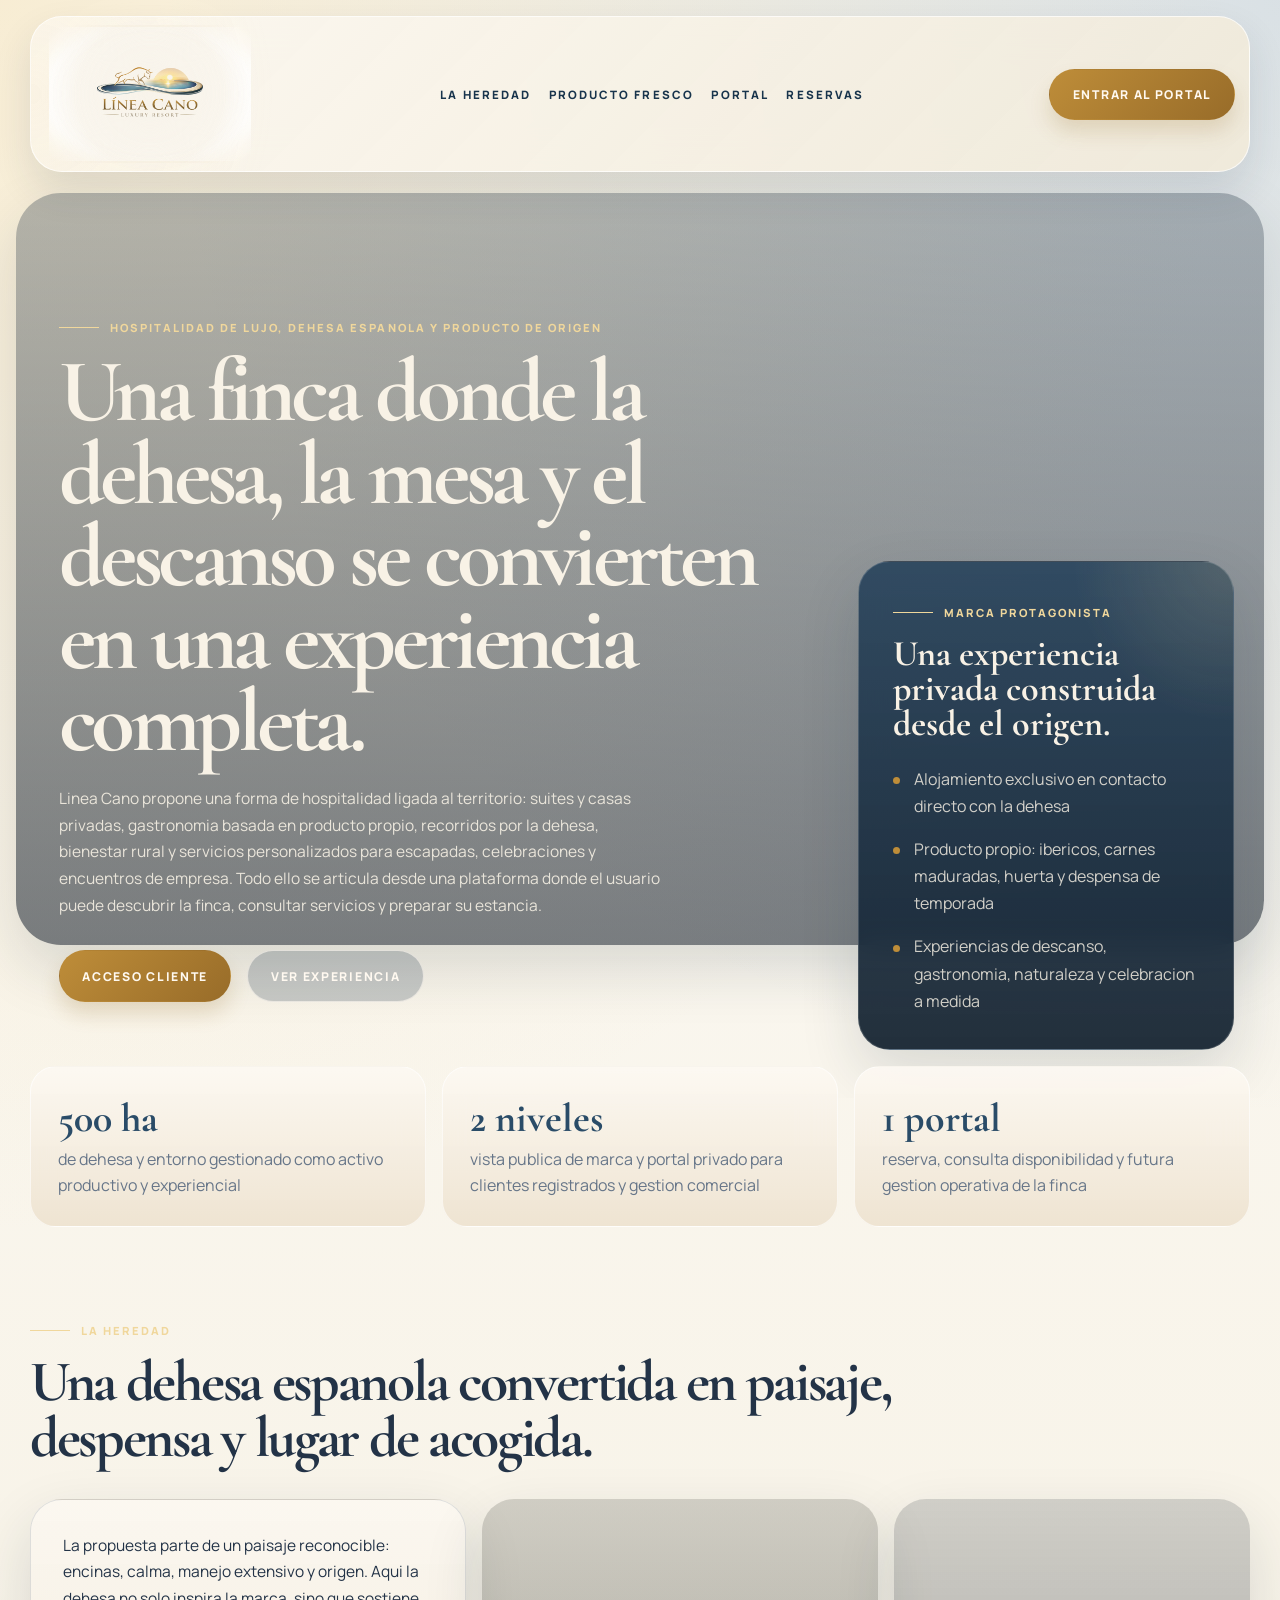
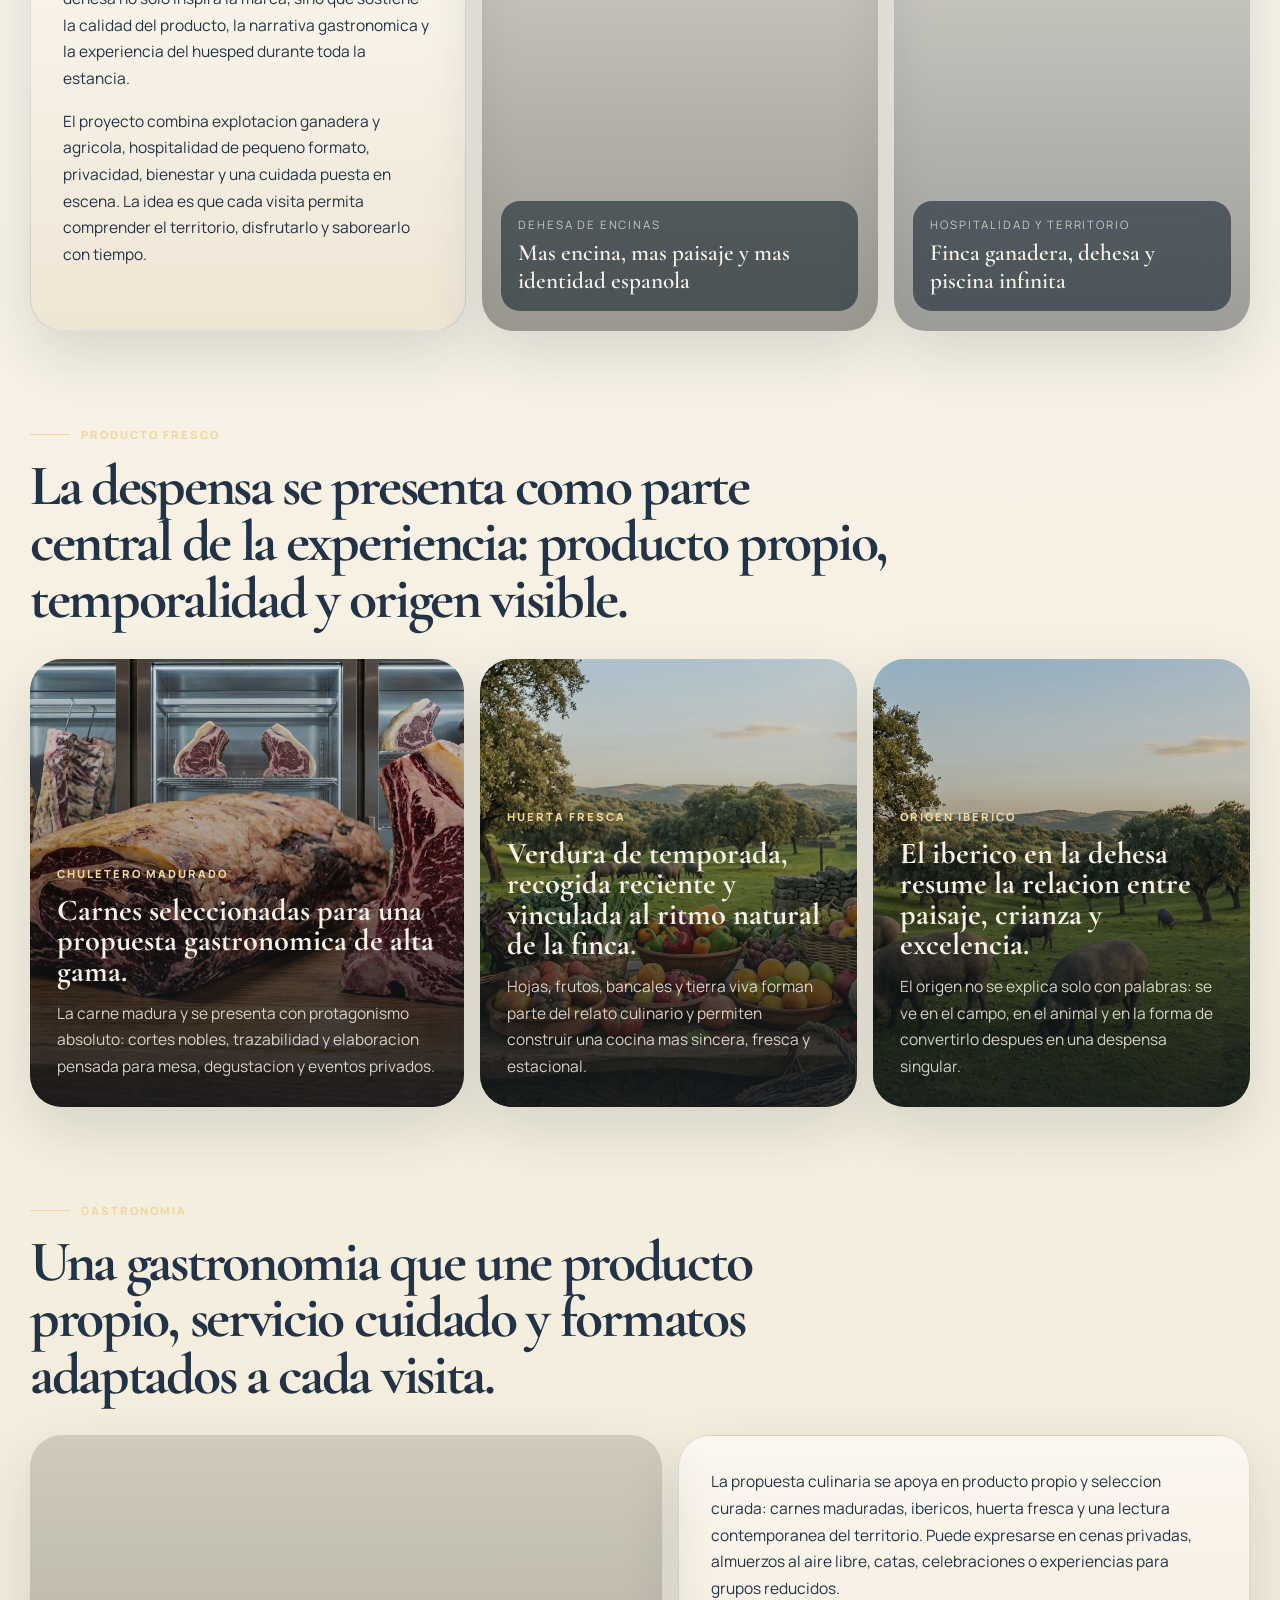
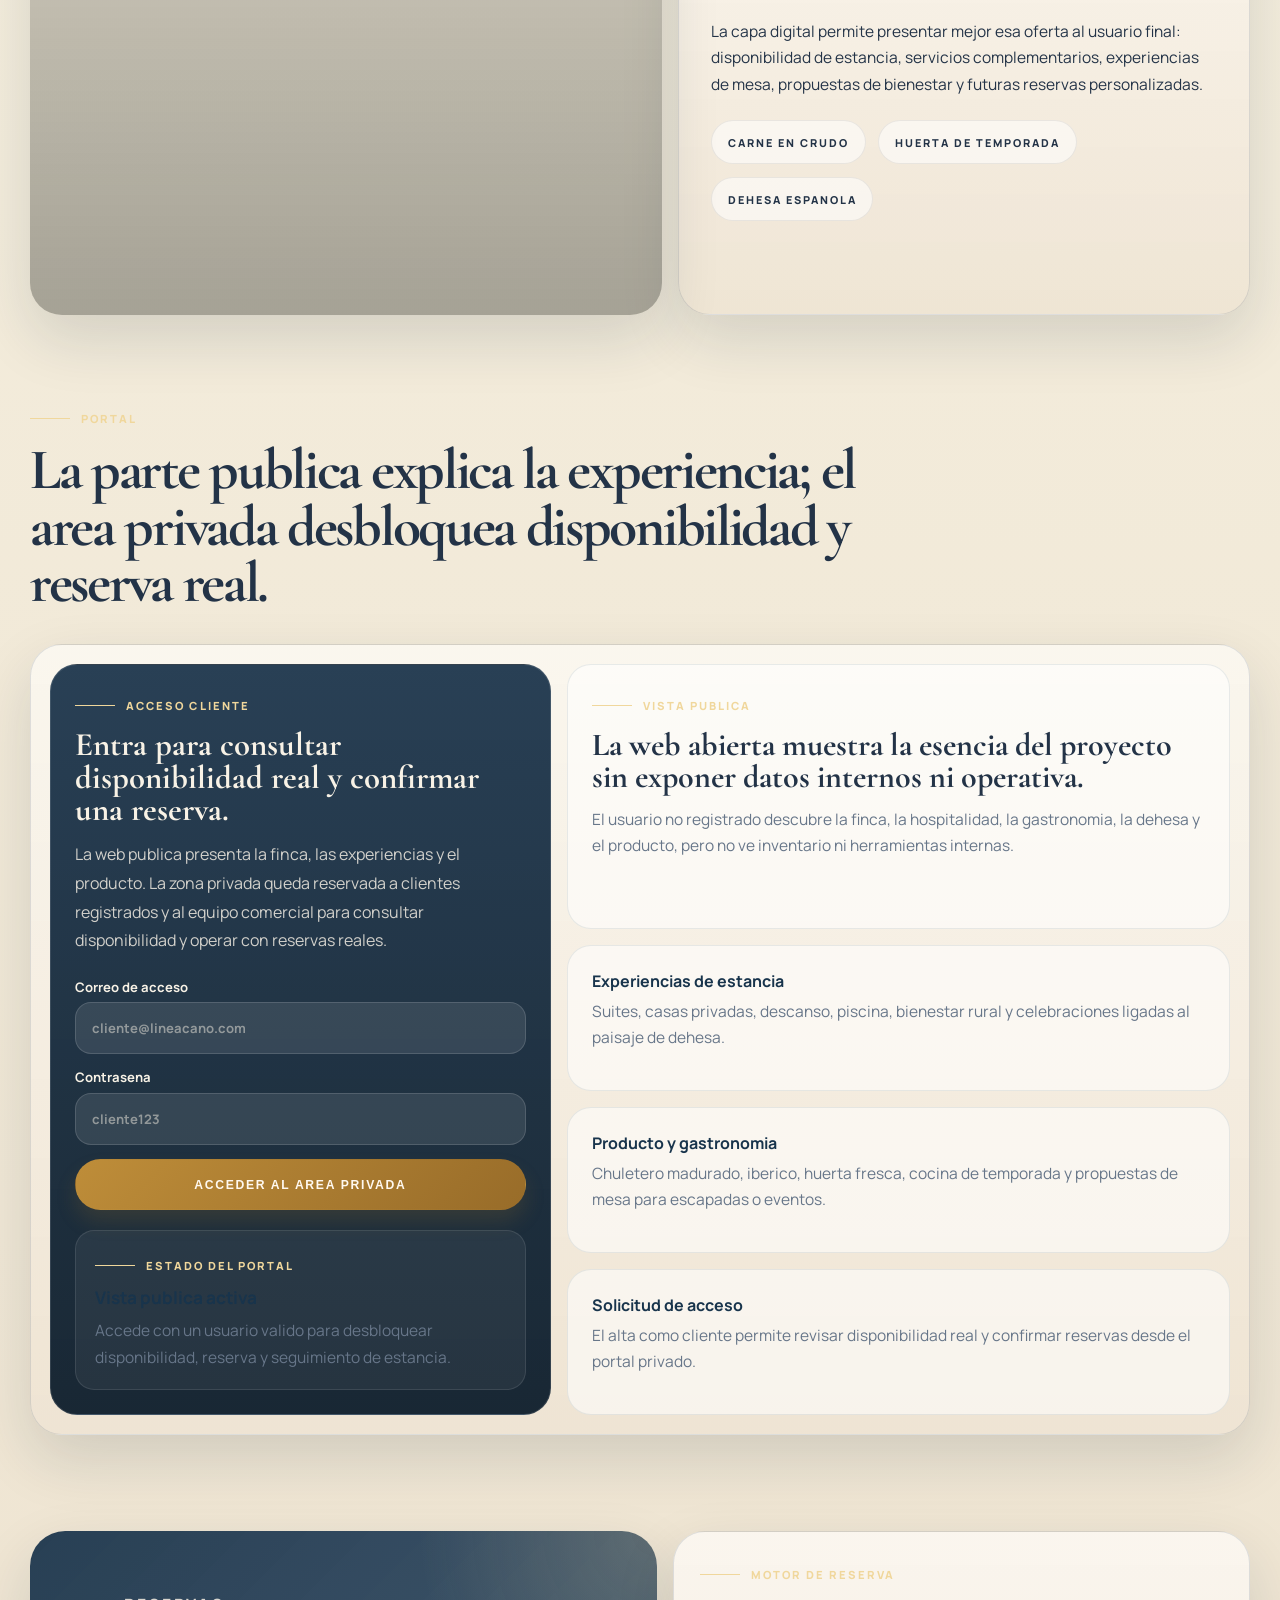
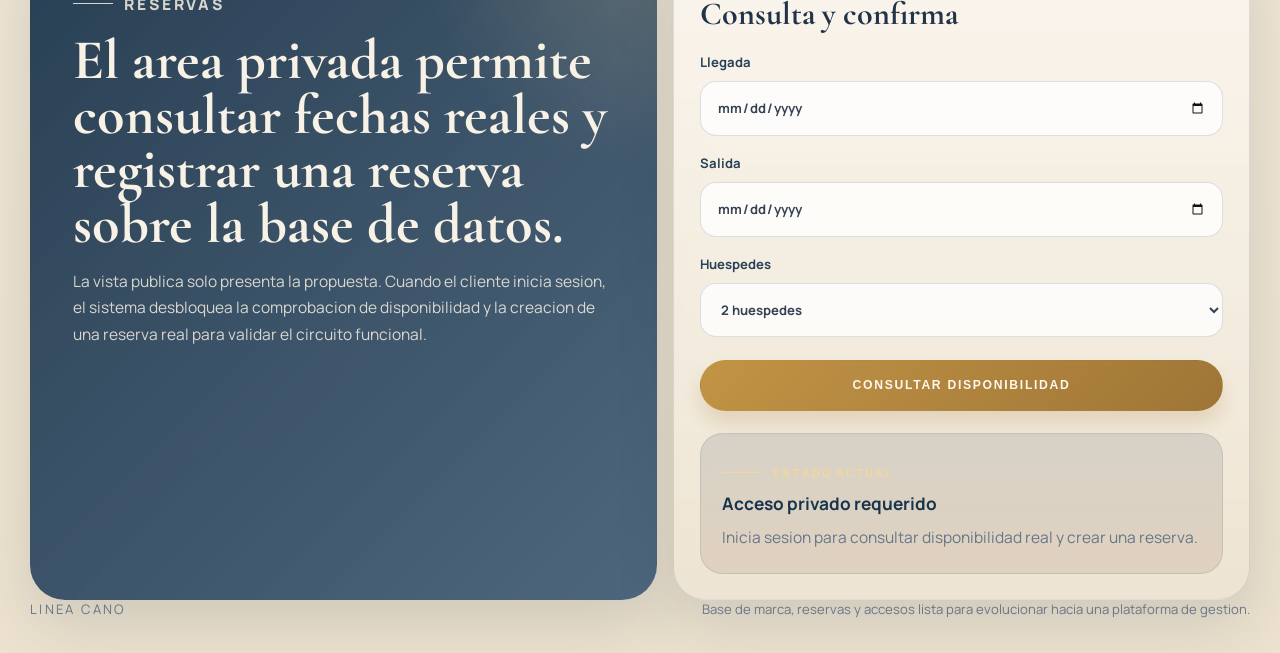
==== index.html @ 82c6f2d7 "Version inicial del TFM" ====
<!DOCTYPE html>
<html lang="es">
<head>
    <meta charset="UTF-8">
    <meta name="viewport" content="width=device-width, initial-scale=1.0">
    <title>Linea Cano | Dehesa, hospitalidad y plataforma de reservas</title>
    <meta
        name="description"
        content="Linea Cano une dehesa espanola, producto fresco, hospitalidad de lujo y una plataforma preparada para reservas, clientes y gestion comercial."
    >
    <link rel="preconnect" href="https://fonts.googleapis.com">
    <link rel="preconnect" href="https://fonts.gstatic.com" crossorigin>
    <link href="https://fonts.googleapis.com/css2?family=Cormorant+Garamond:wght@400;500;600;700&family=Manrope:wght@400;500;600;700;800&display=swap" rel="stylesheet">
    <link rel="stylesheet" href="style.css">
</head>
<body>
    <header class="site-header">
        <a class="brand" href="#top" aria-label="Inicio Linea Cano">
            <img class="brand-logo" src="Logo_LineaCano.jpg" alt="Logo de Linea Cano">
        </a>

        <nav class="site-nav" aria-label="Principal">
            <a href="#heredad">La heredad</a>
            <a href="#producto">Producto fresco</a>
            <a href="#portal">Portal</a>
            <a href="#reserva">Reservas</a>
        </nav>

        <a class="header-cta" href="#portal">Entrar al portal</a>
    </header>

    <main id="top">
        <section class="hero">
            <div
                class="hero-backdrop dynamic-image"
                data-image-local="assets/img/final/hero-dehesa-encinas.jpg"
                data-image-fallback="https://images.unsplash.com/photo-1500382017468-9049fed747ef?auto=format&fit=crop&w=1800&q=80"
                data-image-overlay="linear-gradient(rgba(23, 40, 57, 0.3), rgba(20, 30, 43, 0.56))"
            ></div>
            <div class="hero-grid">
                <div class="hero-copy">
                    <p class="eyebrow">Hospitalidad de lujo, dehesa espanola y producto de origen</p>
                    <h1>Una finca donde la dehesa, la mesa y el descanso se convierten en una experiencia completa.</h1>
                    <p class="hero-text">
                        Linea Cano propone una forma de hospitalidad ligada al territorio: suites y casas privadas,
                        gastronomia basada en producto propio, recorridos por la dehesa, bienestar rural y servicios
                        personalizados para escapadas, celebraciones y encuentros de empresa. Todo ello se articula
                        desde una plataforma donde el usuario puede descubrir la finca, consultar servicios y preparar su estancia.
                    </p>
                    <div class="hero-actions">
                        <a class="button button-primary" href="#portal">Acceso cliente</a>
                        <a class="button button-secondary" href="#producto">Ver experiencia</a>
                    </div>
                </div>

                <aside class="hero-card">
                    <p class="card-label">Marca protagonista</p>
                    <h2>Una experiencia privada construida desde el origen.</h2>
                    <ul class="hero-list">
                        <li>Alojamiento exclusivo en contacto directo con la dehesa</li>
                        <li>Producto propio: ibericos, carnes maduradas, huerta y despensa de temporada</li>
                        <li>Experiencias de descanso, gastronomia, naturaleza y celebracion a medida</li>
                    </ul>
                </aside>
            </div>
        </section>

        <section class="stats-strip" aria-label="Datos clave">
            <article>
                <strong>500 ha</strong>
                <span>de dehesa y entorno gestionado como activo productivo y experiencial</span>
            </article>
            <article>
                <strong>2 niveles</strong>
                <span>vista publica de marca y portal privado para clientes registrados y gestion comercial</span>
            </article>
            <article>
                <strong>1 portal</strong>
                <span>reserva, consulta disponibilidad y futura gestion operativa de la finca</span>
            </article>
        </section>

        <section class="section section-story" id="heredad">
            <div class="section-heading">
                <p class="eyebrow">La heredad</p>
                <h2>Una dehesa espanola convertida en paisaje, despensa y lugar de acogida.</h2>
            </div>

            <div class="story-layout">
                <article class="story-panel story-copy">
                    <p>
                        La propuesta parte de un paisaje reconocible: encinas, calma, manejo extensivo y origen.
                        Aqui la dehesa no solo inspira la marca, sino que sostiene la calidad del producto,
                        la narrativa gastronomica y la experiencia del huesped durante toda la estancia.
                    </p>
                    <p>
                        El proyecto combina explotacion ganadera y agricola, hospitalidad de pequeno formato,
                        privacidad, bienestar y una cuidada puesta en escena. La idea es que cada visita
                        permita comprender el territorio, disfrutarlo y saborearlo con tiempo.
                    </p>
                </article>

                <div
                    class="story-panel story-image story-image-main dynamic-image"
                    data-image-local="assets/img/final/dehesa-encinas.jpg"
                    data-image-fallback="https://images.unsplash.com/photo-1500530855697-b586d89ba3ee?auto=format&fit=crop&w=900&q=80"
                    data-image-overlay="linear-gradient(rgba(24, 28, 23, 0.18), rgba(24, 28, 23, 0.42))"
                >
                    <div class="panel-overlay">
                        <span>Dehesa de encinas</span>
                        <strong>Mas encina, mas paisaje y mas identidad espanola</strong>
                    </div>
                </div>

                <div
                    class="story-panel story-image story-image-side dynamic-image"
                    data-image-local="assets/img/final/finca-dehesa-piscina-infinita.jpg"
                    data-image-fallback="https://images.unsplash.com/photo-1505693416388-ac5ce068fe85?auto=format&fit=crop&w=900&q=80"
                    data-image-overlay="linear-gradient(rgba(26, 35, 46, 0.18), rgba(20, 29, 40, 0.4))"
                >
                    <div class="panel-overlay">
                        <span>Hospitalidad y territorio</span>
                        <strong>Finca ganadera, dehesa y piscina infinita</strong>
                    </div>
                </div>
            </div>
        </section>

        <section class="section products-section" id="producto">
            <div class="section-heading">
                <p class="eyebrow">Producto fresco</p>
                <h2>La despensa se presenta como parte central de la experiencia: producto propio, temporalidad y origen visible.</h2>
            </div>

            <div class="product-grid">
                <article
                    class="product-card product-card-steak dynamic-image"
                    data-image-local="imagenes/carnes.png"
                    data-image-fallback="https://images.unsplash.com/photo-1544025162-d76694265947?auto=format&fit=crop&w=1200&q=80"
                    data-image-overlay="linear-gradient(rgba(20, 18, 16, 0.16), rgba(20, 18, 16, 0.68))"
                >
                    <div class="product-copy">
                        <span>Chuletero madurado</span>
                        <h3>Carnes seleccionadas para una propuesta gastronomica de alta gama.</h3>
                        <p>La carne madura y se presenta con protagonismo absoluto: cortes nobles, trazabilidad y elaboracion pensada para mesa, degustacion y eventos privados.</p>
                    </div>
                </article>

                <article
                    class="product-card product-card-garden dynamic-image"
                    data-image-local="imagenes/Fresco.png"
                    data-image-fallback="https://images.unsplash.com/photo-1464226184884-fa280b87c399?auto=format&fit=crop&w=1200&q=80"
                    data-image-overlay="linear-gradient(rgba(25, 36, 20, 0.16), rgba(20, 28, 19, 0.64))"
                >
                    <div class="product-copy">
                        <span>Huerta fresca</span>
                        <h3>Verdura de temporada, recogida reciente y vinculada al ritmo natural de la finca.</h3>
                        <p>Hojas, frutos, bancales y tierra viva forman parte del relato culinario y permiten construir una cocina mas sincera, fresca y estacional.</p>
                    </div>
                </article>

                <article
                    class="product-card product-card-iberico dynamic-image"
                    data-image-local="imagenes/Iberico.png"
                    data-image-fallback="https://images.unsplash.com/photo-1516467508483-a7212febe31a?auto=format&fit=crop&w=1200&q=80"
                    data-image-overlay="linear-gradient(rgba(24, 31, 22, 0.14), rgba(19, 26, 19, 0.62))"
                >
                    <div class="product-copy">
                        <span>Origen iberico</span>
                        <h3>El iberico en la dehesa resume la relacion entre paisaje, crianza y excelencia.</h3>
                        <p>El origen no se explica solo con palabras: se ve en el campo, en el animal y en la forma de convertirlo despues en una despensa singular.</p>
                    </div>
                </article>
            </div>
        </section>

        <section class="section section-showcase" id="gastronomia">
            <div class="section-heading">
                <p class="eyebrow">Gastronomia</p>
                <h2>Una gastronomia que une producto propio, servicio cuidado y formatos adaptados a cada visita.</h2>
            </div>

            <div class="showcase-layout">
                <div
                    class="showcase-card showcase-image dynamic-image"
                    data-image-local="assets/img/final/gastronomia-producto-crudo.jpg"
                    data-image-fallback="https://images.unsplash.com/photo-1551028150-64b9f398f678?auto=format&fit=crop&w=1400&q=80"
                    data-image-overlay="linear-gradient(rgba(16, 20, 16, 0.16), rgba(16, 20, 16, 0.34))"
                ></div>
                <article class="showcase-card showcase-copy">
                    <p>
                        La propuesta culinaria se apoya en producto propio y seleccion curada: carnes maduradas,
                        ibericos, huerta fresca y una lectura contemporanea del territorio. Puede expresarse en
                        cenas privadas, almuerzos al aire libre, catas, celebraciones o experiencias para grupos reducidos.
                    </p>
                    <p>
                        La capa digital permite presentar mejor esa oferta al usuario final: disponibilidad de estancia,
                        servicios complementarios, experiencias de mesa, propuestas de bienestar y futuras reservas personalizadas.
                    </p>
                    <div class="feature-list">
                        <span>Carne en crudo</span>
                        <span>Huerta de temporada</span>
                        <span>Dehesa espanola</span>
                    </div>
                </article>
            </div>
        </section>

        <section class="section platform-section" id="portal">
            <div class="section-heading">
                <p class="eyebrow">Portal</p>
                <h2>La parte publica explica la experiencia; el area privada desbloquea disponibilidad y reserva real.</h2>
            </div>

            <div class="platform-shell">
                <div class="access-layout">
                    <article class="auth-card">
                        <span class="role-kicker">Acceso cliente</span>
                        <h3>Entra para consultar disponibilidad real y confirmar una reserva.</h3>
                        <p class="auth-copy">
                            La web publica presenta la finca, las experiencias y el producto. La zona privada queda reservada a
                            clientes registrados y al equipo comercial para consultar disponibilidad y operar con reservas reales.
                        </p>

                        <form class="auth-form" id="auth-form">
                            <label>
                                Correo de acceso
                                <input id="auth-username" name="usuario" type="text" placeholder="cliente@lineacano.com" required>
                            </label>
                            <label>
                                Contrasena
                                <input id="auth-password" name="contrasena" type="password" placeholder="cliente123" required>
                            </label>
                            <button class="button button-primary" type="submit">Acceder al area privada</button>
                        </form>

                        <div class="session-status" id="session-status" data-state="publico">
                            <p class="availability-label">Estado del portal</p>
                            <strong class="availability-title">Vista publica activa</strong>
                            <p class="availability-text">Accede con un usuario valido para desbloquear disponibilidad, reserva y seguimiento de estancia.</p>
                        </div>

                        <button class="button button-secondary logout-button" id="logout-button" type="button">Cerrar sesion</button>
                    </article>

                    <div class="access-copy">
                        <section class="public-portal" id="public-portal">
                            <div class="role-summary">
                                <span class="role-kicker">Vista publica</span>
                                <h3>La web abierta muestra la esencia del proyecto sin exponer datos internos ni operativa.</h3>
                                <p>El usuario no registrado descubre la finca, la hospitalidad, la gastronomia, la dehesa y el producto, pero no ve inventario ni herramientas internas.</p>
                            </div>
                            <div class="role-features">
                                <article>
                                    <strong>Experiencias de estancia</strong>
                                    <span>Suites, casas privadas, descanso, piscina, bienestar rural y celebraciones ligadas al paisaje de dehesa.</span>
                                </article>
                                <article>
                                    <strong>Producto y gastronomia</strong>
                                    <span>Chuletero madurado, iberico, huerta fresca, cocina de temporada y propuestas de mesa para escapadas o eventos.</span>
                                </article>
                                <article>
                                    <strong>Solicitud de acceso</strong>
                                    <span>El alta como cliente permite revisar disponibilidad real y confirmar reservas desde el portal privado.</span>
                                </article>
                            </div>
                        </section>

                        <section class="private-portal is-hidden" id="private-portal">
                            <div class="role-summary">
                                <span class="role-kicker">Area privada</span>
                                <h3 id="private-role-title">Acceso privado habilitado</h3>
                                <p id="private-role-copy">La sesion activa permite consultar el inventario real y trabajar con el flujo de reserva.</p>
                            </div>
                            <div class="role-features" id="private-role-features">
                                <article>
                                    <strong>Disponibilidad real</strong>
                                    <span>Consulta fechas, ocupacion y habitaciones libres sobre la base de datos del proyecto.</span>
                                </article>
                                <article>
                                    <strong>Reserva inmediata</strong>
                                    <span>Si hay disponibilidad, la reserva queda registrada en el sistema para validar el flujo completo.</span>
                                </article>
                                <article>
                                    <strong>Seguimiento de sesion</strong>
                                    <span>La respuesta del backend viaja en JSON y desbloquea la vista correspondiente segun el perfil autenticado.</span>
                                </article>
                            </div>
                        </section>
                    </div>
                </div>
            </div>
        </section>

        <section class="section reserve-section" id="reserva">
            <div class="reservation-layout">
                <article class="reserve-card">
                    <p class="eyebrow">Reservas</p>
                    <h2>El area privada permite consultar fechas reales y registrar una reserva sobre la base de datos.</h2>
                    <p>
                        La vista publica solo presenta la propuesta. Cuando el cliente inicia sesion, el sistema desbloquea
                        la comprobacion de disponibilidad y la creacion de una reserva real para validar el circuito funcional.
                    </p>
                </article>

                <aside class="booking-widget">
                    <div class="booking-head">
                        <span class="role-kicker">Motor de reserva</span>
                        <h3>Consulta y confirma</h3>
                    </div>

                    <form class="booking-form" id="booking-form">
                        <label>
                            Llegada
                            <input id="checkin" name="checkin" type="date" required>
                        </label>
                        <label>
                            Salida
                            <input id="checkout" name="checkout" type="date" required>
                        </label>
                        <label>
                            Huespedes
                            <select id="guests" name="guests">
                                <option value="2">2 huespedes</option>
                                <option value="4">4 huespedes</option>
                                <option value="6">6 huespedes</option>
                                <option value="8">8 huespedes</option>
                            </select>
                        </label>
                        <button class="button button-primary booking-submit" type="submit">Consultar disponibilidad</button>
                        <button class="button button-secondary booking-submit booking-confirm is-hidden" id="booking-confirm" type="button">Confirmar reserva</button>
                    </form>

                    <div class="availability-card" id="availability-card" aria-live="polite">
                        <p class="availability-label">Estado actual</p>
                        <strong class="availability-title">Acceso privado requerido</strong>
                        <p class="availability-text">Inicia sesion para consultar disponibilidad real y crear una reserva.</p>
                    </div>

                    <div class="management-preview is-hidden" id="booking-summary">
                        <article>
                            <span>Habitaciones libres</span>
                            <strong>Sin consulta</strong>
                        </article>
                        <article>
                            <span>Habitaciones ocupadas</span>
                            <strong>Sin consulta</strong>
                        </article>
                        <article>
                            <span>Total inventario</span>
                            <strong>Sin consulta</strong>
                        </article>
                    </div>
                </aside>
            </div>
        </section>
    </main>

    <footer class="site-footer">
        <p>Linea Cano</p>
        <p>Base de marca, reservas y accesos lista para evolucionar hacia una plataforma de gestion.</p>
    </footer>

    <script src="script.js"></script>
</body>
</html>
---- style.css ----
:root {
    --bg: #f7f2e8;
    --surface: rgba(250, 246, 239, 0.88);
    --surface-strong: #efe5d4;
    --ink: #233347;
    --muted: #677689;
    --accent: #be8d39;
    --accent-deep: #986c29;
    --accent-soft: rgba(190, 141, 57, 0.14);
    --navy: #2a4c68;
    --navy-deep: #18344c;
    --sun: #f0d79c;
    --line: rgba(42, 76, 104, 0.14);
    --shadow: 0 24px 60px rgba(24, 41, 59, 0.14);
}

* {
    box-sizing: border-box;
    margin: 0;
    padding: 0;
}

html {
    scroll-behavior: smooth;
}

body {
    min-height: 100vh;
    font-family: "Manrope", sans-serif;
    color: var(--ink);
    background:
        radial-gradient(circle at top left, rgba(240, 215, 156, 0.38), transparent 22%),
        radial-gradient(circle at top right, rgba(60, 109, 149, 0.18), transparent 20%),
        linear-gradient(180deg, #fcfaf6 0%, #f5efdf 50%, #ede2cf 100%);
    -webkit-font-smoothing: antialiased;
}

a {
    color: inherit;
    text-decoration: none;
}

img {
    display: block;
    max-width: 100%;
}

.is-hidden {
    display: none !important;
}

.site-header,
.section,
.stats-strip,
.site-footer {
    width: min(1220px, calc(100% - 2rem));
    margin: 0 auto;
}

.site-header {
    position: sticky;
    top: 0.55rem;
    z-index: 30;
    display: grid;
    grid-template-columns: auto 1fr auto;
    align-items: center;
    gap: 1rem;
    padding: 0.5rem 0.85rem;
    margin-top: 1rem;
    border: 1px solid rgba(255, 255, 255, 0.7);
    border-radius: 2rem;
    background:
        radial-gradient(circle at left center, rgba(240, 215, 156, 0.14), transparent 20%),
        linear-gradient(135deg, rgba(252, 249, 243, 0.9), rgba(242, 234, 216, 0.84));
    backdrop-filter: blur(18px);
    box-shadow: 0 18px 38px rgba(32, 52, 74, 0.12);
    will-change: auto;
    transition: box-shadow 160ms ease;
}

.site-header.is-compact {
    grid-template-columns: auto 1fr auto;
    padding: 0.12rem 0.58rem;
    border-radius: 1rem;
    background:
        radial-gradient(circle at left center, rgba(240, 215, 156, 0.16), transparent 18%),
        linear-gradient(135deg, rgba(249, 244, 235, 0.88), rgba(236, 225, 204, 0.76));
    box-shadow: 0 10px 18px rgba(32, 52, 74, 0.08);
}

.brand {
    display: inline-flex;
    align-items: center;
    position: relative;
    padding: 0.12rem 0.28rem;
    border-radius: 1.2rem;
    background:
        radial-gradient(circle at center, rgba(247, 242, 232, 0.88), rgba(244, 236, 220, 0.5) 58%, rgba(244, 236, 220, 0) 84%);
    border: 0;
    box-shadow: none;
    overflow: visible;
    isolation: isolate;
}

.site-header.is-compact .brand {
    grid-column: 1;
    justify-self: start;
    margin-left: -0.05rem;
    padding-left: 0.02rem;
    background:
        radial-gradient(circle at center, rgba(244, 236, 220, 0.84), rgba(238, 227, 207, 0.46) 58%, rgba(238, 227, 207, 0) 84%);
}

.brand::after {
    content: "";
    position: absolute;
    inset: -0.3rem;
    border-radius: 1.6rem;
    background:
        radial-gradient(circle at center, rgba(247, 242, 232, 0.28), rgba(247, 242, 232, 0) 70%);
    filter: blur(14px);
    z-index: 0;
}

.brand-logo {
    position: relative;
    z-index: 1;
    width: auto;
    height: 8.4rem;
    object-fit: contain;
    mix-blend-mode: multiply;
    filter: saturate(1.02) contrast(1) brightness(1.01);
    -webkit-mask-image: radial-gradient(ellipse at center, #000 58%, rgba(0, 0, 0, 0.88) 72%, rgba(0, 0, 0, 0.32) 84%, transparent 96%);
    mask-image: radial-gradient(ellipse at center, #000 58%, rgba(0, 0, 0, 0.88) 72%, rgba(0, 0, 0, 0.32) 84%, transparent 96%);
    transform-origin: left center;
    backface-visibility: hidden;
    will-change: auto;
    transition: none;
}

.site-header.is-compact .brand-logo {
    height: 3.2rem;
}

.site-nav {
    display: flex;
    justify-content: center;
    flex-wrap: wrap;
    gap: 1.1rem;
}

.site-header.is-compact .site-nav {
    grid-column: 2;
    justify-content: center;
    align-items: center;
    gap: 0.55rem;
}

.site-header.is-compact .site-nav a {
    font-size: 0.6rem;
    letter-spacing: 0.14em;
}

.site-nav a,
.eyebrow,
.card-label,
.role-kicker,
.availability-label,
.feature-list span,
.site-footer p:first-child {
    text-transform: uppercase;
    letter-spacing: 0.18em;
}

.site-nav a {
    position: relative;
    font-size: 0.72rem;
    font-weight: 800;
    color: var(--navy-deep);
}

.site-nav a::after {
    content: "";
    position: absolute;
    left: 0;
    bottom: -0.35rem;
    width: 100%;
    height: 1px;
    background: linear-gradient(90deg, transparent, var(--accent), transparent);
    transform: scaleX(0);
    transform-origin: center;
    transition: transform 180ms ease;
}

.site-nav a:hover::after,
.site-nav a:focus-visible::after {
    transform: scaleX(1);
}

.header-cta,
.button {
    display: inline-flex;
    align-items: center;
    justify-content: center;
    min-height: 3.2rem;
    padding: 0.85rem 1.4rem;
    border-radius: 999px;
    border: 1px solid transparent;
    font-size: 0.76rem;
    font-weight: 800;
    letter-spacing: 0.14em;
    text-transform: uppercase;
    transition: transform 180ms ease, box-shadow 180ms ease, background-color 180ms ease;
}

.header-cta {
    transition:
        transform 180ms ease,
        box-shadow 180ms ease,
        background-color 180ms ease;
}

.site-header.is-compact .header-cta {
    grid-column: 3;
    justify-self: end;
    min-height: 2.15rem;
    padding: 0.42rem 0.72rem;
    font-size: 0.63rem;
}

.header-cta,
.button-primary {
    background: linear-gradient(135deg, var(--accent), var(--accent-deep));
    color: #fff9f0;
    box-shadow: 0 12px 20px rgba(152, 108, 41, 0.2);
}

.header-cta:hover,
.button:hover,
.header-cta:focus-visible,
.button:focus-visible {
    transform: translateY(-2px);
}

.button-secondary {
    border-color: rgba(255, 249, 240, 0.62);
    color: #fff9f0;
    background: rgba(27, 52, 75, 0.22);
}

.hero h1,
.section-heading h2,
.hero-card h2,
.product-copy h3,
.showcase-copy h3,
.role-summary h3,
.booking-head h3,
.reserve-card h2 {
    font-family: "Cormorant Garamond", serif;
}

.hero {
    position: relative;
    padding: 5.7rem 0 3rem;
    overflow: hidden;
}

.hero-backdrop {
    position: absolute;
    inset: 1.3rem 0 auto;
    height: 47rem;
    width: min(1280px, calc(100% - 2rem));
    margin: 0 auto;
    border-radius: 2.8rem;
    background:
        linear-gradient(rgba(23, 40, 57, 0.3), rgba(20, 30, 43, 0.56)),
        linear-gradient(rgba(23, 40, 57, 0.3), rgba(20, 30, 43, 0.56));
    box-shadow: var(--shadow);
    background-position: center;
    background-size: cover;
}

.hero-grid {
    position: relative;
    z-index: 1;
    width: min(1220px, calc(100% - 2rem));
    margin: 0 auto;
    min-height: 42rem;
    display: grid;
    grid-template-columns: minmax(0, 1.35fr) minmax(320px, 0.65fr);
    align-items: end;
    gap: 2rem;
    padding: 3rem 1rem 0;
}

.hero-copy {
    max-width: 46rem;
    color: #f8f2e6;
    padding: 0 0 3rem 0.8rem;
}

.eyebrow,
.card-label,
.role-kicker,
.availability-label {
    display: inline-flex;
    align-items: center;
    gap: 0.7rem;
    font-size: 0.7rem;
    font-weight: 800;
    color: var(--sun);
}

.eyebrow::before,
.card-label::before,
.role-kicker::before,
.availability-label::before {
    content: "";
    width: 2.5rem;
    height: 1px;
    background: currentColor;
}

.hero h1 {
    margin-top: 1rem;
    font-size: clamp(3.5rem, 7vw, 6rem);
    line-height: 0.92;
    letter-spacing: -0.05em;
}

.hero-text,
.story-copy p,
.product-copy p,
.showcase-copy p,
.role-summary p,
.role-features span,
.reserve-card p,
.availability-text,
.booking-form label {
    font-size: 0.97rem;
    line-height: 1.72;
}

.hero-text {
    max-width: 38rem;
    margin-top: 1.35rem;
    color: rgba(248, 242, 230, 0.88);
}

.hero-actions {
    display: flex;
    flex-wrap: wrap;
    gap: 1rem;
    margin-top: 2rem;
}

.hero-card,
.story-panel,
.product-card,
.showcase-card,
.platform-shell,
.reserve-card,
.booking-widget {
    box-shadow: var(--shadow);
}

.hero-card {
    padding: 2.1rem;
    border-radius: 2rem;
    color: #f8f1e5;
    border: 1px solid rgba(255, 255, 255, 0.16);
    background:
        radial-gradient(circle at top right, rgba(240, 215, 156, 0.18), transparent 26%),
        linear-gradient(180deg, rgba(34, 63, 89, 0.86), rgba(20, 34, 48, 0.94));
    backdrop-filter: blur(14px);
}

.hero-card h2 {
    margin-top: 1rem;
    font-size: 2.25rem;
    line-height: 0.98;
}

.hero-list {
    margin-top: 1.5rem;
    list-style: none;
    display: grid;
    gap: 1rem;
}

.hero-list li {
    position: relative;
    padding-left: 1.35rem;
    color: rgba(248, 241, 229, 0.82);
    line-height: 1.7;
}

.hero-list li::before {
    content: "";
    position: absolute;
    top: 0.7rem;
    left: 0;
    width: 0.45rem;
    height: 0.45rem;
    border-radius: 50%;
    background: var(--accent);
}

.stats-strip {
    position: relative;
    z-index: 2;
    margin-top: -2rem;
    display: grid;
    grid-template-columns: repeat(3, minmax(0, 1fr));
    gap: 1rem;
}

.stats-strip article {
    padding: 1.7rem;
    border-radius: 1.6rem;
    background:
        linear-gradient(180deg, rgba(252, 248, 242, 0.95), rgba(238, 227, 208, 0.96));
    border: 1px solid rgba(255, 255, 255, 0.6);
    backdrop-filter: blur(18px);
}

.stats-strip strong {
    display: block;
    font-family: "Cormorant Garamond", serif;
    font-size: 2.5rem;
    color: var(--navy);
}

.stats-strip span {
    display: block;
    margin-top: 0.35rem;
    color: var(--muted);
    line-height: 1.6;
}

.section {
    padding: 6rem 0 0;
}

.section-heading {
    display: grid;
    gap: 1rem;
    max-width: 54rem;
}

.section-heading h2 {
    font-size: clamp(2.55rem, 4.5vw, 4rem);
    line-height: 0.98;
    letter-spacing: -0.04em;
}

.story-layout {
    margin-top: 2rem;
    display: grid;
    grid-template-columns: 1.1fr 1fr 0.9fr;
    gap: 1rem;
}

.story-panel {
    min-height: 27rem;
    border-radius: 2rem;
    overflow: hidden;
}

.story-copy,
.showcase-copy,
.booking-widget,
.platform-shell {
    border: 1px solid var(--line);
    background: linear-gradient(180deg, rgba(251, 247, 240, 0.92), rgba(238, 228, 211, 0.96));
}

.story-copy {
    padding: 2rem;
}

.story-copy p + p,
.showcase-copy p + p {
    margin-top: 1rem;
}

.story-image,
.product-card,
.showcase-image {
    position: relative;
    background-position: center;
    background-size: cover;
}

.story-image-main {
    background-image:
        linear-gradient(rgba(24, 28, 23, 0.18), rgba(24, 28, 23, 0.42)),
        linear-gradient(rgba(24, 28, 23, 0.18), rgba(24, 28, 23, 0.42));
}

.story-image-side {
    background-image:
        linear-gradient(rgba(26, 35, 46, 0.18), rgba(20, 29, 40, 0.4)),
        linear-gradient(rgba(26, 35, 46, 0.18), rgba(20, 29, 40, 0.4));
}

.panel-overlay {
    position: absolute;
    inset: auto 1.2rem 1.2rem;
    padding: 1rem 1.1rem;
    border-radius: 1.2rem;
    background: rgba(17, 31, 43, 0.58);
    color: #f8f2e6;
    backdrop-filter: blur(10px);
}

.panel-overlay span {
    display: block;
    font-size: 0.72rem;
    text-transform: uppercase;
    letter-spacing: 0.16em;
    color: rgba(248, 242, 230, 0.72);
}

.panel-overlay strong {
    display: block;
    margin-top: 0.45rem;
    font-family: "Cormorant Garamond", serif;
    font-size: 1.45rem;
    font-weight: 600;
}

.product-grid {
    margin-top: 2rem;
    display: grid;
    grid-template-columns: 1.15fr 1fr 1fr;
    gap: 1rem;
}

.product-card {
    min-height: 28rem;
    border-radius: 2rem;
    overflow: hidden;
    display: flex;
    align-items: end;
}

.product-card-steak {
    background-image:
        linear-gradient(rgba(20, 18, 16, 0.16), rgba(20, 18, 16, 0.68)),
        linear-gradient(rgba(20, 18, 16, 0.16), rgba(20, 18, 16, 0.68));
}

.product-card-garden {
    background-image:
        linear-gradient(rgba(25, 36, 20, 0.16), rgba(20, 28, 19, 0.64)),
        linear-gradient(rgba(25, 36, 20, 0.16), rgba(20, 28, 19, 0.64));
}

.product-card-iberico {
    background-image:
        linear-gradient(rgba(24, 31, 22, 0.14), rgba(19, 26, 19, 0.62)),
        linear-gradient(rgba(24, 31, 22, 0.14), rgba(19, 26, 19, 0.62));
}

.product-copy {
    width: 100%;
    padding: 1.7rem;
    color: #f8f2e6;
    background: linear-gradient(180deg, transparent, rgba(18, 24, 32, 0.66));
}

.product-copy span {
    font-size: 0.7rem;
    font-weight: 800;
    letter-spacing: 0.18em;
    text-transform: uppercase;
    color: var(--sun);
}

.product-copy h3 {
    margin-top: 0.8rem;
    font-size: 1.9rem;
    line-height: 1;
}

.product-copy p {
    margin-top: 0.8rem;
    color: rgba(248, 242, 230, 0.84);
}

.showcase-layout {
    margin-top: 2rem;
    display: grid;
    grid-template-columns: 1.05fr 0.95fr;
    gap: 1rem;
}

.showcase-card {
    min-height: 30rem;
    border-radius: 2rem;
    overflow: hidden;
}

.showcase-image {
    background-image:
        linear-gradient(rgba(16, 20, 16, 0.16), rgba(16, 20, 16, 0.34)),
        linear-gradient(rgba(16, 20, 16, 0.16), rgba(16, 20, 16, 0.34));
}

.showcase-copy {
    padding: 2rem;
}

.feature-list {
    display: flex;
    flex-wrap: wrap;
    gap: 0.8rem;
    margin-top: 1.4rem;
}

.feature-list span {
    padding: 0.85rem 1rem;
    border-radius: 999px;
    background: rgba(255, 255, 255, 0.56);
    border: 1px solid rgba(29, 36, 29, 0.08);
    font-size: 0.68rem;
    font-weight: 800;
}

.platform-shell {
    margin-top: 2rem;
    padding: 1.2rem;
    border-radius: 2rem;
}

.access-layout {
    display: grid;
    grid-template-columns: minmax(300px, 0.86fr) minmax(0, 1.14fr);
    gap: 1rem;
}

.auth-card {
    padding: 1.5rem;
    border-radius: 1.7rem;
    background: linear-gradient(180deg, rgba(32, 56, 78, 0.96), rgba(20, 35, 49, 0.98));
    color: #f8f2e6;
    border: 1px solid rgba(255, 255, 255, 0.12);
}

.auth-card h3 {
    margin-top: 1rem;
    font-family: "Cormorant Garamond", serif;
    font-size: 2.05rem;
    line-height: 1;
}

.auth-copy {
    margin-top: 0.8rem;
    color: rgba(248, 242, 230, 0.82);
    line-height: 1.8;
}

.auth-form {
    display: grid;
    gap: 0.9rem;
    margin-top: 1.4rem;
}

.auth-form label {
    display: grid;
    gap: 0.4rem;
    font-size: 0.82rem;
    font-weight: 700;
    color: #f8f2e6;
}

.auth-form input {
    min-height: 3.25rem;
    padding: 0.9rem 1rem;
    border-radius: 1rem;
    border: 1px solid rgba(255, 255, 255, 0.14);
    background: rgba(255, 255, 255, 0.1);
    color: #fff8ed;
    font: inherit;
}

.auth-form input::placeholder {
    color: rgba(248, 242, 230, 0.48);
}

.demo-users {
    margin-top: 1.2rem;
    padding: 1rem 1.1rem;
    border-radius: 1.2rem;
    background: rgba(255, 255, 255, 0.06);
    border: 1px solid rgba(255, 255, 255, 0.08);
}

.demo-users strong {
    display: block;
    color: var(--sun);
}

.demo-users p {
    margin-top: 0.45rem;
    color: rgba(248, 242, 230, 0.82);
}

.session-status {
    margin-top: 1.2rem;
    padding: 1.15rem;
    border-radius: 1.2rem;
    background: rgba(255, 255, 255, 0.06);
    border: 1px solid rgba(255, 255, 255, 0.1);
}

.session-status[data-state="registrado"] {
    background: linear-gradient(180deg, rgba(54, 110, 81, 0.22), rgba(255, 255, 255, 0.06));
}

.session-status[data-state="maestro"] {
    background: linear-gradient(180deg, rgba(190, 141, 57, 0.22), rgba(255, 255, 255, 0.06));
}

.logout-button {
    width: 100%;
    margin-top: 1rem;
}

.access-copy {
    display: grid;
    gap: 1rem;
}

.public-portal,
.private-portal {
    display: grid;
    gap: 1rem;
}

.role-switch {
    display: inline-flex;
    flex-wrap: wrap;
    gap: 0.7rem;
    padding: 0.35rem;
    border-radius: 999px;
    background: rgba(255, 255, 255, 0.58);
    border: 1px solid rgba(42, 76, 104, 0.1);
}

.role-tab {
    min-height: 2.9rem;
    padding: 0.75rem 1.1rem;
    border: 0;
    border-radius: 999px;
    background: transparent;
    color: var(--navy-deep);
    font: inherit;
    font-size: 0.76rem;
    font-weight: 800;
    letter-spacing: 0.12em;
    text-transform: uppercase;
    cursor: pointer;
}

.role-tab.is-active {
    background: linear-gradient(135deg, var(--navy), var(--navy-deep));
    color: #fff6ea;
    box-shadow: 0 12px 20px rgba(24, 52, 76, 0.2);
}

.role-panels {
    margin-top: 1.4rem;
}

.role-panel {
    display: none;
    grid-template-columns: minmax(0, 0.95fr) minmax(0, 1.05fr);
    gap: 1rem;
}

.role-panel.is-active {
    display: grid;
}

.role-summary,
.role-features article,
.management-preview article {
    padding: 1.5rem;
    border-radius: 1.5rem;
    background: rgba(255, 255, 255, 0.56);
    border: 1px solid rgba(42, 76, 104, 0.1);
}

.role-summary h3,
.booking-head h3 {
    margin-top: 1rem;
    font-size: 2rem;
    line-height: 1;
}

.role-summary p {
    margin-top: 0.8rem;
    color: var(--muted);
}

.role-features {
    display: grid;
    gap: 1rem;
}

.role-features strong,
.management-preview strong,
.availability-title {
    display: block;
    color: var(--navy-deep);
}

.role-features span {
    display: block;
    margin-top: 0.35rem;
    color: var(--muted);
}

.reservation-layout {
    display: grid;
    grid-template-columns: minmax(0, 1fr) minmax(340px, 0.92fr);
    gap: 1rem;
    align-items: stretch;
}

.reserve-card {
    padding: 2.7rem;
    border-radius: 2.2rem;
    background:
        radial-gradient(circle at top right, rgba(240, 215, 156, 0.2), transparent 26%),
        linear-gradient(135deg, rgba(27, 52, 75, 0.94), rgba(52, 82, 111, 0.86)),
        url("https://images.unsplash.com/photo-1510798831971-661eb04b3739?auto=format&fit=crop&w=1400&q=80") center/cover;
    color: #f8f1e5;
}

.reserve-card h2 {
    max-width: 48rem;
    margin-top: 1rem;
    font-size: clamp(2.7rem, 4.4vw, 4rem);
    line-height: 0.97;
}

.reserve-card p {
    max-width: 38rem;
    margin-top: 1rem;
    color: rgba(248, 241, 229, 0.84);
}

.booking-widget {
    padding: 1.6rem;
    border-radius: 2rem;
}

.booking-form {
    display: grid;
    gap: 1rem;
    margin-top: 1.3rem;
}

.booking-form label {
    display: grid;
    gap: 0.45rem;
    font-size: 0.82rem;
    font-weight: 700;
    color: var(--navy-deep);
}

.booking-form input,
.booking-form select {
    width: 100%;
    min-height: 3.4rem;
    padding: 0.9rem 1rem;
    border-radius: 1rem;
    border: 1px solid rgba(42, 76, 104, 0.18);
    background: rgba(255, 255, 255, 0.76);
    color: var(--ink);
    font: inherit;
}

.booking-form.is-locked {
    opacity: 0.92;
}

.booking-submit {
    width: 100%;
    margin-top: 0.4rem;
}

.booking-form.is-locked input,
.booking-form.is-locked select {
    opacity: 1;
    background: rgba(255, 255, 255, 0.88);
}

.booking-confirm {
    margin-top: 0;
}

.availability-card {
    margin-top: 1.4rem;
    padding: 1.35rem;
    border-radius: 1.4rem;
    background: linear-gradient(180deg, rgba(34, 63, 89, 0.08), rgba(190, 141, 57, 0.12));
    border: 1px solid rgba(42, 76, 104, 0.12);
}

.availability-card[data-state="disponible"] {
    background: linear-gradient(180deg, rgba(34, 89, 67, 0.1), rgba(190, 141, 57, 0.1));
}

.availability-card[data-state="demanda"] {
    background: linear-gradient(180deg, rgba(190, 141, 57, 0.16), rgba(42, 76, 104, 0.08));
}

.availability-card[data-state="revision"],
.availability-card[data-state="aviso"] {
    background: linear-gradient(180deg, rgba(121, 67, 40, 0.14), rgba(42, 76, 104, 0.08));
}

.availability-card[data-state="bloqueado"] {
    background: linear-gradient(180deg, rgba(27, 52, 75, 0.12), rgba(121, 67, 40, 0.12));
}

.availability-title {
    margin-top: 0.8rem;
    font-size: 1.08rem;
}

.availability-text {
    margin-top: 0.55rem;
    color: var(--muted);
}

.management-preview {
    display: grid;
    grid-template-columns: repeat(3, minmax(0, 1fr));
    gap: 0.8rem;
    margin-top: 1rem;
}

.management-preview span {
    display: block;
    color: var(--muted);
    font-size: 0.78rem;
}

.management-preview strong {
    margin-top: 0.4rem;
    font-size: 0.98rem;
}

.site-footer {
    display: flex;
    justify-content: space-between;
    gap: 1rem;
    padding: 0 0 2.2rem;
    color: var(--muted);
    font-size: 0.82rem;
}

@media (max-width: 1100px) {
    .site-header,
    .hero-grid,
    .story-layout,
    .product-grid,
    .showcase-layout,
    .access-layout,
    .reservation-layout,
    .role-panel,
    .stats-strip {
        grid-template-columns: 1fr;
    }

    .site-header {
        justify-items: start;
    }

    .site-nav {
        justify-content: flex-start;
    }

    .hero-grid {
        min-height: auto;
        padding-top: 2.6rem;
    }

    .hero-backdrop {
        height: calc(100% - 1.3rem);
    }

    .management-preview {
        grid-template-columns: 1fr;
    }
}

@media (max-width: 760px) {
    .site-header,
    .section,
    .stats-strip,
    .site-footer {
        width: min(1220px, calc(100% - 1rem));
    }

    .site-header {
        position: static;
        padding: 0.9rem;
        border-radius: 1.5rem;
    }

    .brand {
        width: 100%;
        justify-content: center;
    }

    .brand-logo {
        height: 7rem;
    }

    .site-header.is-compact .brand-logo {
        height: 4rem;
    }

    .header-cta,
    .button,
    .role-tab {
        width: 100%;
    }

    .site-nav,
    .hero-actions,
    .role-switch {
        width: 100%;
    }

    .hero {
        padding-top: 1rem;
    }

    .hero-backdrop {
        width: min(1280px, calc(100% - 1rem));
        border-radius: 2rem;
    }

    .hero-grid {
        width: min(1220px, calc(100% - 1rem));
        padding-inline: 0.5rem;
    }

    .hero h1,
    .section-heading h2,
    .reserve-card h2 {
        line-height: 1;
    }

    .section {
        padding-top: 4rem;
    }

    .hero-card,
    .story-copy,
    .showcase-copy,
    .platform-shell,
    .reserve-card,
    .booking-widget {
        padding: 1.4rem;
    }

    .product-card,
    .showcase-card,
    .story-panel {
        min-height: 22rem;
    }

    .site-footer {
        flex-direction: column;
        padding-bottom: 1.5rem;
    }
}
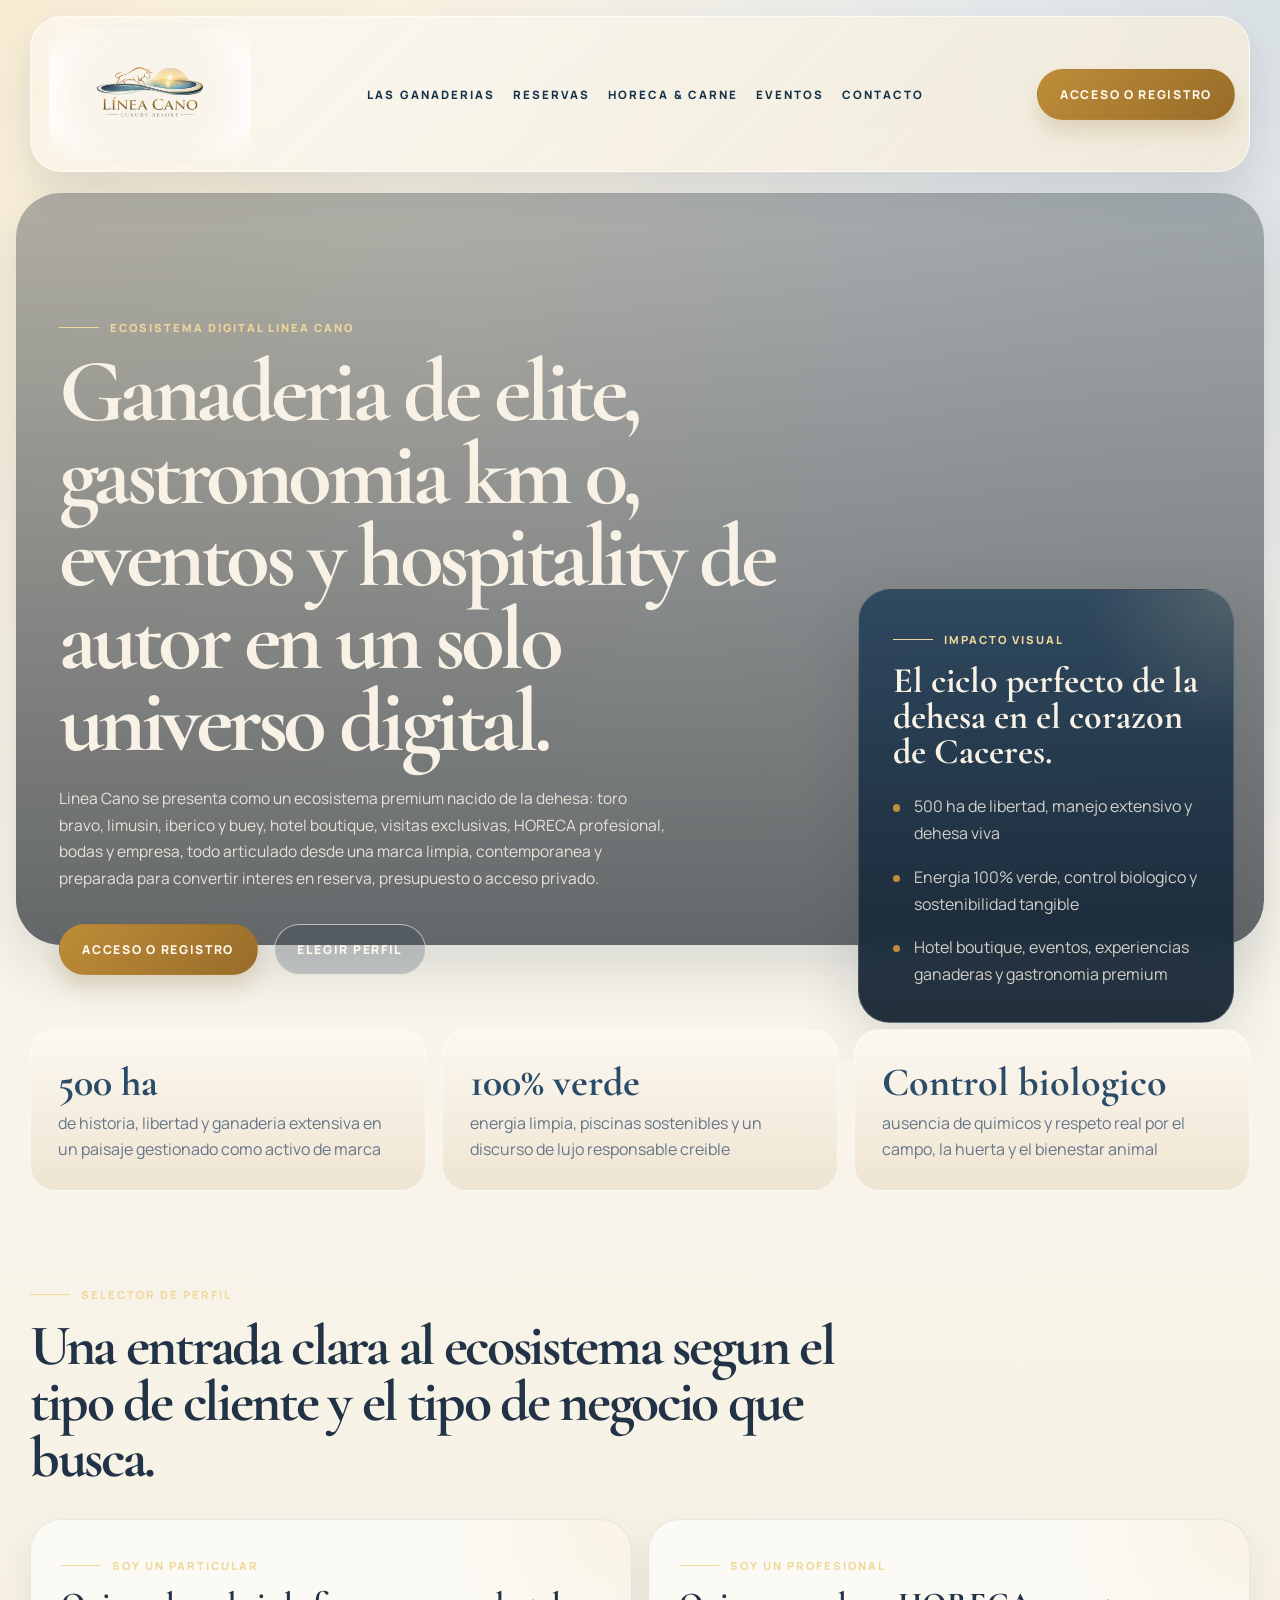
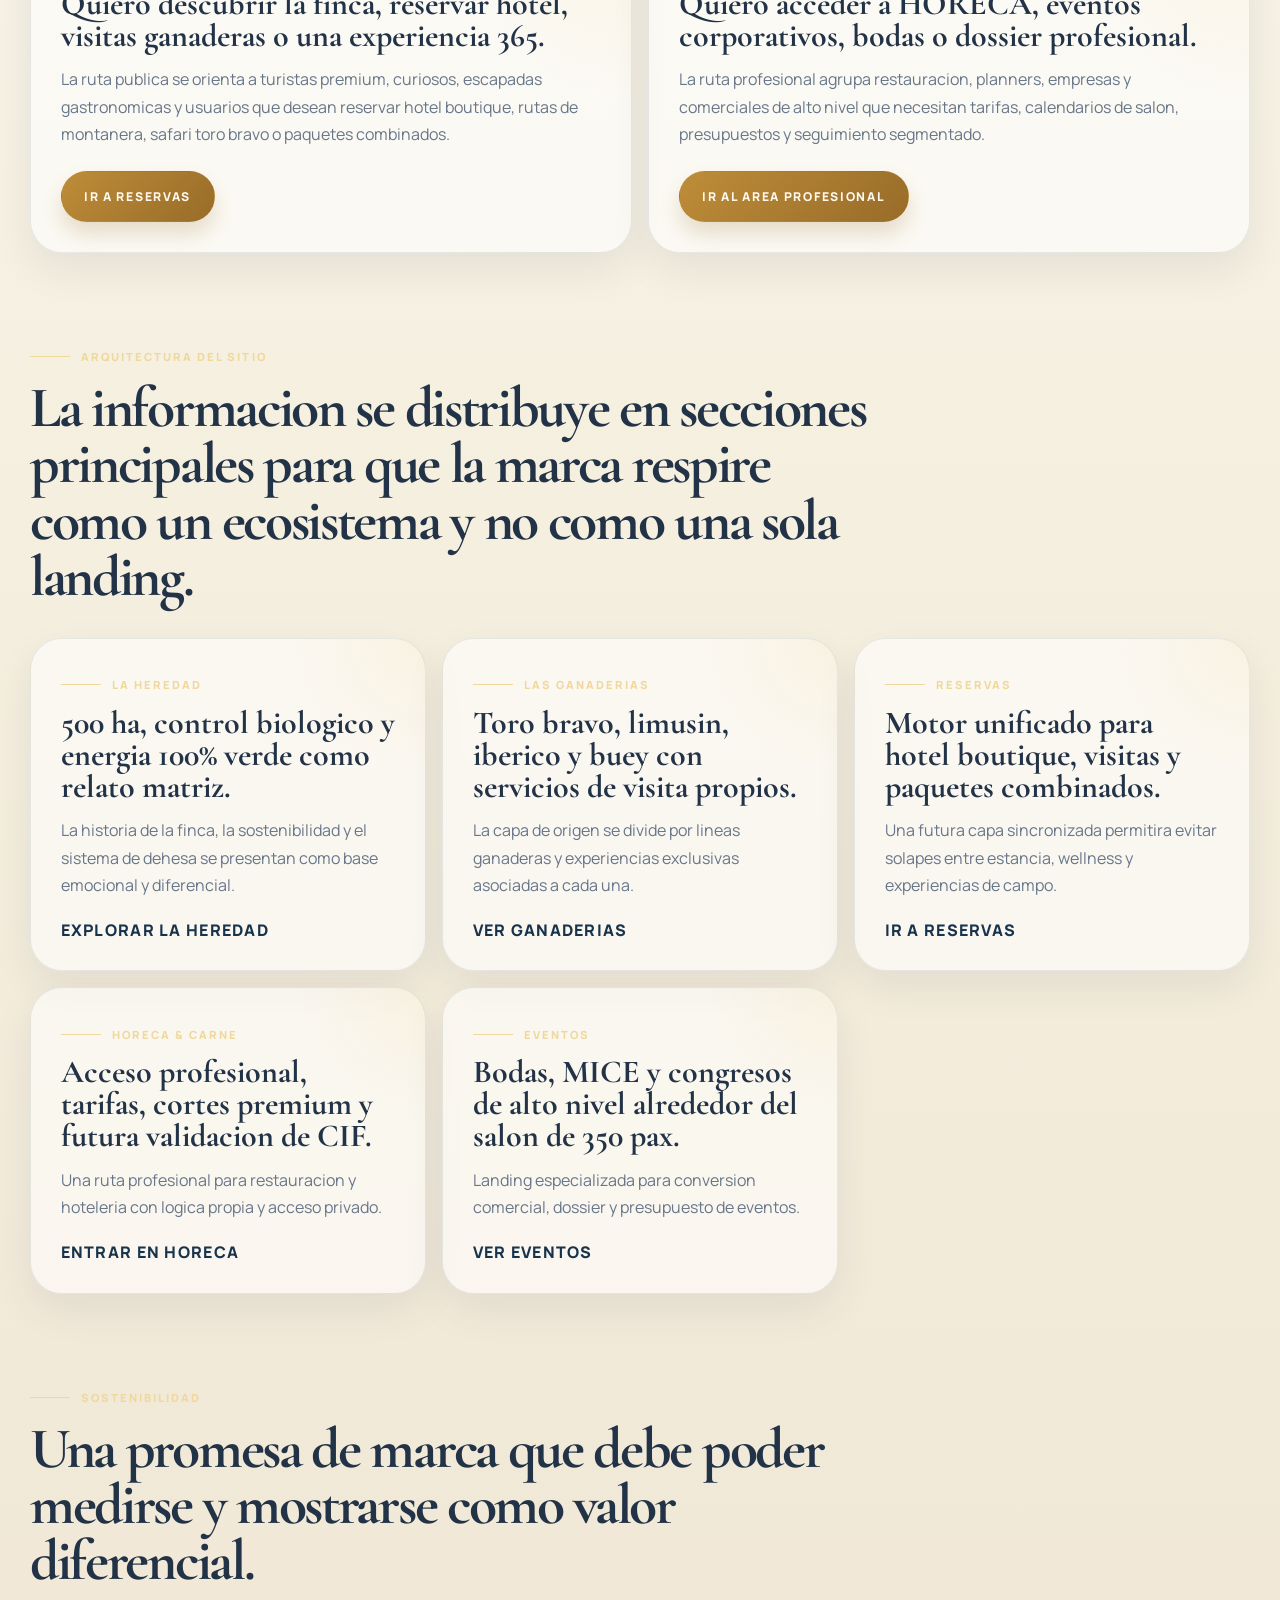
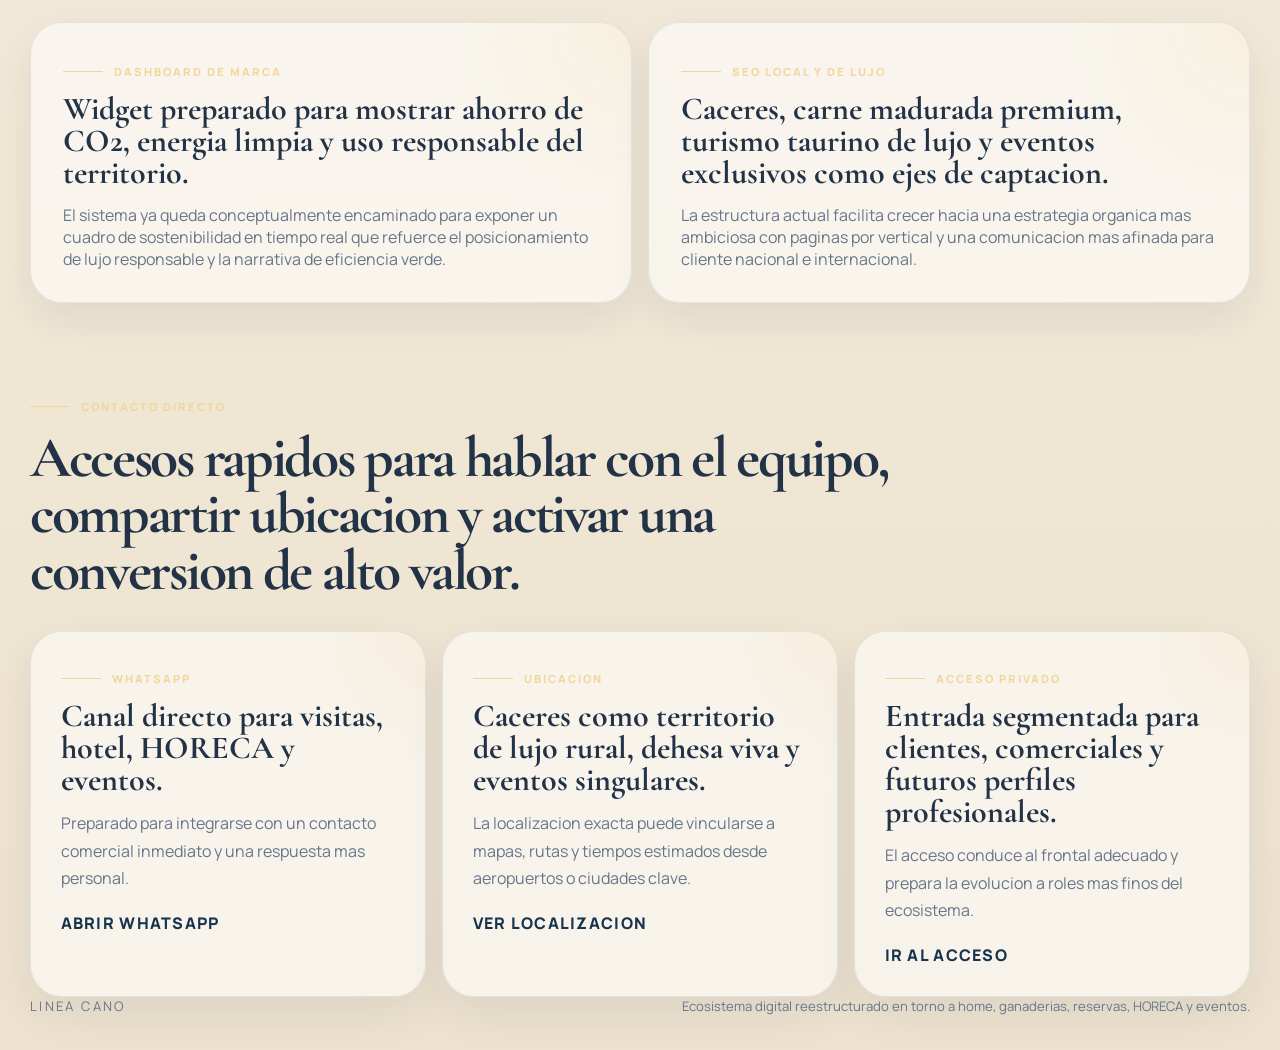
==== commit 7818048a: "Reestructura el ecosistema digital y el acceso por perfiles" ====
--- a/index.html
+++ b/index.html
@@ -3,10 +3,10 @@
 <head>
     <meta charset="UTF-8">
     <meta name="viewport" content="width=device-width, initial-scale=1.0">
-    <title>Linea Cano | Dehesa, hospitalidad y plataforma de reservas</title>
+    <title>Linea Cano | Ecosistema digital de dehesa, hospitality y producto premium</title>
     <meta
         name="description"
-        content="Linea Cano une dehesa espanola, producto fresco, hospitalidad de lujo y una plataforma preparada para reservas, clientes y gestion comercial."
+        content="Ecosistema digital de Linea Cano: ganaderias de elite, hotel boutique, reservas, HORECA, eventos y sostenibilidad en el corazon de Caceres."
     >
     <link rel="preconnect" href="https://fonts.googleapis.com">
     <link rel="preconnect" href="https://fonts.gstatic.com" crossorigin>
@@ -20,345 +20,200 @@
         </a>
 
         <nav class="site-nav" aria-label="Principal">
-            <a href="#heredad">La heredad</a>
-            <a href="#producto">Producto fresco</a>
-            <a href="#portal">Portal</a>
-            <a href="#reserva">Reservas</a>
+            <a href="ganaderias.html">Las ganaderias</a>
+            <a href="reservas.html">Reservas</a>
+            <a href="horeca.html">HORECA & carne</a>
+            <a href="eventos.html">Eventos</a>
+            <a href="#contacto">Contacto</a>
         </nav>
 
-        <a class="header-cta" href="#portal">Entrar al portal</a>
+        <a class="header-cta" href="acceso.html">Acceso o registro</a>
     </header>
 
     <main id="top">
-        <section class="hero">
+        <section class="hero page-hero">
             <div
                 class="hero-backdrop dynamic-image"
                 data-image-local="assets/img/final/hero-dehesa-encinas.jpg"
                 data-image-fallback="https://images.unsplash.com/photo-1500382017468-9049fed747ef?auto=format&fit=crop&w=1800&q=80"
-                data-image-overlay="linear-gradient(rgba(23, 40, 57, 0.3), rgba(20, 30, 43, 0.56))"
+                data-image-overlay="linear-gradient(rgba(22, 35, 47, 0.32), rgba(16, 23, 31, 0.64))"
             ></div>
             <div class="hero-grid">
                 <div class="hero-copy">
-                    <p class="eyebrow">Hospitalidad de lujo, dehesa espanola y producto de origen</p>
-                    <h1>Una finca donde la dehesa, la mesa y el descanso se convierten en una experiencia completa.</h1>
+                    <p class="eyebrow">Ecosistema digital Linea Cano</p>
+                    <h1>Ganaderia de elite, gastronomia km 0, eventos y hospitality de autor en un solo universo digital.</h1>
                     <p class="hero-text">
-                        Linea Cano propone una forma de hospitalidad ligada al territorio: suites y casas privadas,
-                        gastronomia basada en producto propio, recorridos por la dehesa, bienestar rural y servicios
-                        personalizados para escapadas, celebraciones y encuentros de empresa. Todo ello se articula
-                        desde una plataforma donde el usuario puede descubrir la finca, consultar servicios y preparar su estancia.
+                        Linea Cano se presenta como un ecosistema premium nacido de la dehesa: toro bravo, limusin, iberico y buey,
+                        hotel boutique, visitas exclusivas, HORECA profesional, bodas y empresa, todo articulado desde una marca
+                        limpia, contemporanea y preparada para convertir interes en reserva, presupuesto o acceso privado.
                     </p>
                     <div class="hero-actions">
-                        <a class="button button-primary" href="#portal">Acceso cliente</a>
-                        <a class="button button-secondary" href="#producto">Ver experiencia</a>
+                        <a class="button button-primary" href="acceso.html">Acceso o registro</a>
+                        <a class="button button-secondary" href="#selector-perfil">Elegir perfil</a>
                     </div>
                 </div>
 
                 <aside class="hero-card">
-                    <p class="card-label">Marca protagonista</p>
-                    <h2>Una experiencia privada construida desde el origen.</h2>
+                    <p class="card-label">Impacto visual</p>
+                    <h2>El ciclo perfecto de la dehesa en el corazon de Caceres.</h2>
                     <ul class="hero-list">
-                        <li>Alojamiento exclusivo en contacto directo con la dehesa</li>
-                        <li>Producto propio: ibericos, carnes maduradas, huerta y despensa de temporada</li>
-                        <li>Experiencias de descanso, gastronomia, naturaleza y celebracion a medida</li>
+                        <li>500 ha de libertad, manejo extensivo y dehesa viva</li>
+                        <li>Energia 100% verde, control biologico y sostenibilidad tangible</li>
+                        <li>Hotel boutique, eventos, experiencias ganaderas y gastronomia premium</li>
                     </ul>
                 </aside>
             </div>
         </section>
 
-        <section class="stats-strip" aria-label="Datos clave">
+        <section class="stats-strip" aria-label="Pilares de marca">
             <article>
                 <strong>500 ha</strong>
-                <span>de dehesa y entorno gestionado como activo productivo y experiencial</span>
+                <span>de historia, libertad y ganaderia extensiva en un paisaje gestionado como activo de marca</span>
             </article>
             <article>
-                <strong>2 niveles</strong>
-                <span>vista publica de marca y portal privado para clientes registrados y gestion comercial</span>
+                <strong>100% verde</strong>
+                <span>energia limpia, piscinas sostenibles y un discurso de lujo responsable creible</span>
             </article>
             <article>
-                <strong>1 portal</strong>
-                <span>reserva, consulta disponibilidad y futura gestion operativa de la finca</span>
+                <strong>Control biologico</strong>
+                <span>ausencia de quimicos y respeto real por el campo, la huerta y el bienestar animal</span>
             </article>
         </section>
 
-        <section class="section section-story" id="heredad">
-            <div class="section-heading">
-                <p class="eyebrow">La heredad</p>
-                <h2>Una dehesa espanola convertida en paisaje, despensa y lugar de acogida.</h2>
-            </div>
-
-            <div class="story-layout">
-                <article class="story-panel story-copy">
-                    <p>
-                        La propuesta parte de un paisaje reconocible: encinas, calma, manejo extensivo y origen.
-                        Aqui la dehesa no solo inspira la marca, sino que sostiene la calidad del producto,
-                        la narrativa gastronomica y la experiencia del huesped durante toda la estancia.
-                    </p>
-                    <p>
-                        El proyecto combina explotacion ganadera y agricola, hospitalidad de pequeno formato,
-                        privacidad, bienestar y una cuidada puesta en escena. La idea es que cada visita
-                        permita comprender el territorio, disfrutarlo y saborearlo con tiempo.
-                    </p>
-                </article>
-
-                <div
-                    class="story-panel story-image story-image-main dynamic-image"
-                    data-image-local="assets/img/final/dehesa-encinas.jpg"
-                    data-image-fallback="https://images.unsplash.com/photo-1500530855697-b586d89ba3ee?auto=format&fit=crop&w=900&q=80"
-                    data-image-overlay="linear-gradient(rgba(24, 28, 23, 0.18), rgba(24, 28, 23, 0.42))"
-                >
-                    <div class="panel-overlay">
-                        <span>Dehesa de encinas</span>
-                        <strong>Mas encina, mas paisaje y mas identidad espanola</strong>
-                    </div>
-                </div>
-
-                <div
-                    class="story-panel story-image story-image-side dynamic-image"
-                    data-image-local="assets/img/final/finca-dehesa-piscina-infinita.jpg"
-                    data-image-fallback="https://images.unsplash.com/photo-1505693416388-ac5ce068fe85?auto=format&fit=crop&w=900&q=80"
-                    data-image-overlay="linear-gradient(rgba(26, 35, 46, 0.18), rgba(20, 29, 40, 0.4))"
-                >
-                    <div class="panel-overlay">
-                        <span>Hospitalidad y territorio</span>
-                        <strong>Finca ganadera, dehesa y piscina infinita</strong>
-                    </div>
-                </div>
-            </div>
-        </section>
-
-        <section class="section products-section" id="producto">
-            <div class="section-heading">
-                <p class="eyebrow">Producto fresco</p>
-                <h2>La despensa se presenta como parte central de la experiencia: producto propio, temporalidad y origen visible.</h2>
-            </div>
-
-            <div class="product-grid">
-                <article
-                    class="product-card product-card-steak dynamic-image"
-                    data-image-local="imagenes/carnes.png"
-                    data-image-fallback="https://images.unsplash.com/photo-1544025162-d76694265947?auto=format&fit=crop&w=1200&q=80"
-                    data-image-overlay="linear-gradient(rgba(20, 18, 16, 0.16), rgba(20, 18, 16, 0.68))"
-                >
-                    <div class="product-copy">
-                        <span>Chuletero madurado</span>
-                        <h3>Carnes seleccionadas para una propuesta gastronomica de alta gama.</h3>
-                        <p>La carne madura y se presenta con protagonismo absoluto: cortes nobles, trazabilidad y elaboracion pensada para mesa, degustacion y eventos privados.</p>
-                    </div>
-                </article>
-
-                <article
-                    class="product-card product-card-garden dynamic-image"
-                    data-image-local="imagenes/Fresco.png"
-                    data-image-fallback="https://images.unsplash.com/photo-1464226184884-fa280b87c399?auto=format&fit=crop&w=1200&q=80"
-                    data-image-overlay="linear-gradient(rgba(25, 36, 20, 0.16), rgba(20, 28, 19, 0.64))"
-                >
-                    <div class="product-copy">
-                        <span>Huerta fresca</span>
-                        <h3>Verdura de temporada, recogida reciente y vinculada al ritmo natural de la finca.</h3>
-                        <p>Hojas, frutos, bancales y tierra viva forman parte del relato culinario y permiten construir una cocina mas sincera, fresca y estacional.</p>
-                    </div>
-                </article>
-
-                <article
-                    class="product-card product-card-iberico dynamic-image"
-                    data-image-local="imagenes/Iberico.png"
-                    data-image-fallback="https://images.unsplash.com/photo-1516467508483-a7212febe31a?auto=format&fit=crop&w=1200&q=80"
-                    data-image-overlay="linear-gradient(rgba(24, 31, 22, 0.14), rgba(19, 26, 19, 0.62))"
-                >
-                    <div class="product-copy">
-                        <span>Origen iberico</span>
-                        <h3>El iberico en la dehesa resume la relacion entre paisaje, crianza y excelencia.</h3>
-                        <p>El origen no se explica solo con palabras: se ve en el campo, en el animal y en la forma de convertirlo despues en una despensa singular.</p>
-                    </div>
-                </article>
-            </div>
-        </section>
-
-        <section class="section section-showcase" id="gastronomia">
-            <div class="section-heading">
-                <p class="eyebrow">Gastronomia</p>
-                <h2>Una gastronomia que une producto propio, servicio cuidado y formatos adaptados a cada visita.</h2>
-            </div>
-
-            <div class="showcase-layout">
-                <div
-                    class="showcase-card showcase-image dynamic-image"
-                    data-image-local="assets/img/final/gastronomia-producto-crudo.jpg"
-                    data-image-fallback="https://images.unsplash.com/photo-1551028150-64b9f398f678?auto=format&fit=crop&w=1400&q=80"
-                    data-image-overlay="linear-gradient(rgba(16, 20, 16, 0.16), rgba(16, 20, 16, 0.34))"
-                ></div>
-                <article class="showcase-card showcase-copy">
-                    <p>
-                        La propuesta culinaria se apoya en producto propio y seleccion curada: carnes maduradas,
-                        ibericos, huerta fresca y una lectura contemporanea del territorio. Puede expresarse en
-                        cenas privadas, almuerzos al aire libre, catas, celebraciones o experiencias para grupos reducidos.
-                    </p>
-                    <p>
-                        La capa digital permite presentar mejor esa oferta al usuario final: disponibilidad de estancia,
-                        servicios complementarios, experiencias de mesa, propuestas de bienestar y futuras reservas personalizadas.
-                    </p>
-                    <div class="feature-list">
-                        <span>Carne en crudo</span>
-                        <span>Huerta de temporada</span>
-                        <span>Dehesa espanola</span>
-                    </div>
-                </article>
-            </div>
-        </section>
-
-        <section class="section platform-section" id="portal">
-            <div class="section-heading">
-                <p class="eyebrow">Portal</p>
-                <h2>La parte publica explica la experiencia; el area privada desbloquea disponibilidad y reserva real.</h2>
-            </div>
-
-            <div class="platform-shell">
-                <div class="access-layout">
-                    <article class="auth-card">
-                        <span class="role-kicker">Acceso cliente</span>
-                        <h3>Entra para consultar disponibilidad real y confirmar una reserva.</h3>
-                        <p class="auth-copy">
-                            La web publica presenta la finca, las experiencias y el producto. La zona privada queda reservada a
-                            clientes registrados y al equipo comercial para consultar disponibilidad y operar con reservas reales.
-                        </p>
-
-                        <form class="auth-form" id="auth-form">
-                            <label>
-                                Correo de acceso
-                                <input id="auth-username" name="usuario" type="text" placeholder="cliente@lineacano.com" required>
-                            </label>
-                            <label>
-                                Contrasena
-                                <input id="auth-password" name="contrasena" type="password" placeholder="cliente123" required>
-                            </label>
-                            <button class="button button-primary" type="submit">Acceder al area privada</button>
-                        </form>
-
-                        <div class="session-status" id="session-status" data-state="publico">
-                            <p class="availability-label">Estado del portal</p>
-                            <strong class="availability-title">Vista publica activa</strong>
-                            <p class="availability-text">Accede con un usuario valido para desbloquear disponibilidad, reserva y seguimiento de estancia.</p>
-                        </div>
-
-                        <button class="button button-secondary logout-button" id="logout-button" type="button">Cerrar sesion</button>
-                    </article>
-
-                    <div class="access-copy">
-                        <section class="public-portal" id="public-portal">
-                            <div class="role-summary">
-                                <span class="role-kicker">Vista publica</span>
-                                <h3>La web abierta muestra la esencia del proyecto sin exponer datos internos ni operativa.</h3>
-                                <p>El usuario no registrado descubre la finca, la hospitalidad, la gastronomia, la dehesa y el producto, pero no ve inventario ni herramientas internas.</p>
-                            </div>
-                            <div class="role-features">
-                                <article>
-                                    <strong>Experiencias de estancia</strong>
-                                    <span>Suites, casas privadas, descanso, piscina, bienestar rural y celebraciones ligadas al paisaje de dehesa.</span>
-                                </article>
-                                <article>
-                                    <strong>Producto y gastronomia</strong>
-                                    <span>Chuletero madurado, iberico, huerta fresca, cocina de temporada y propuestas de mesa para escapadas o eventos.</span>
-                                </article>
-                                <article>
-                                    <strong>Solicitud de acceso</strong>
-                                    <span>El alta como cliente permite revisar disponibilidad real y confirmar reservas desde el portal privado.</span>
-                                </article>
-                            </div>
-                        </section>
-
-                        <section class="private-portal is-hidden" id="private-portal">
-                            <div class="role-summary">
-                                <span class="role-kicker">Area privada</span>
-                                <h3 id="private-role-title">Acceso privado habilitado</h3>
-                                <p id="private-role-copy">La sesion activa permite consultar el inventario real y trabajar con el flujo de reserva.</p>
-                            </div>
-                            <div class="role-features" id="private-role-features">
-                                <article>
-                                    <strong>Disponibilidad real</strong>
-                                    <span>Consulta fechas, ocupacion y habitaciones libres sobre la base de datos del proyecto.</span>
-                                </article>
-                                <article>
-                                    <strong>Reserva inmediata</strong>
-                                    <span>Si hay disponibilidad, la reserva queda registrada en el sistema para validar el flujo completo.</span>
-                                </article>
-                                <article>
-                                    <strong>Seguimiento de sesion</strong>
-                                    <span>La respuesta del backend viaja en JSON y desbloquea la vista correspondiente segun el perfil autenticado.</span>
-                                </article>
-                            </div>
-                        </section>
-                    </div>
-                </div>
-            </div>
-        </section>
-
-        <section class="section reserve-section" id="reserva">
-            <div class="reservation-layout">
-                <article class="reserve-card">
-                    <p class="eyebrow">Reservas</p>
-                    <h2>El area privada permite consultar fechas reales y registrar una reserva sobre la base de datos.</h2>
-                    <p>
-                        La vista publica solo presenta la propuesta. Cuando el cliente inicia sesion, el sistema desbloquea
-                        la comprobacion de disponibilidad y la creacion de una reserva real para validar el circuito funcional.
-                    </p>
-                </article>
-
-                <aside class="booking-widget">
-                    <div class="booking-head">
-                        <span class="role-kicker">Motor de reserva</span>
-                        <h3>Consulta y confirma</h3>
-                    </div>
-
-                    <form class="booking-form" id="booking-form">
-                        <label>
-                            Llegada
-                            <input id="checkin" name="checkin" type="date" required>
-                        </label>
-                        <label>
-                            Salida
-                            <input id="checkout" name="checkout" type="date" required>
-                        </label>
-                        <label>
-                            Huespedes
-                            <select id="guests" name="guests">
-                                <option value="2">2 huespedes</option>
-                                <option value="4">4 huespedes</option>
-                                <option value="6">6 huespedes</option>
-                                <option value="8">8 huespedes</option>
-                            </select>
-                        </label>
-                        <button class="button button-primary booking-submit" type="submit">Consultar disponibilidad</button>
-                        <button class="button button-secondary booking-submit booking-confirm is-hidden" id="booking-confirm" type="button">Confirmar reserva</button>
-                    </form>
-
-                    <div class="availability-card" id="availability-card" aria-live="polite">
-                        <p class="availability-label">Estado actual</p>
-                        <strong class="availability-title">Acceso privado requerido</strong>
-                        <p class="availability-text">Inicia sesion para consultar disponibilidad real y crear una reserva.</p>
-                    </div>
-
-                    <div class="management-preview is-hidden" id="booking-summary">
-                        <article>
-                            <span>Habitaciones libres</span>
-                            <strong>Sin consulta</strong>
-                        </article>
-                        <article>
-                            <span>Habitaciones ocupadas</span>
-                            <strong>Sin consulta</strong>
-                        </article>
-                        <article>
-                            <span>Total inventario</span>
-                            <strong>Sin consulta</strong>
-                        </article>
-                    </div>
-                </aside>
+        <section class="section" id="selector-perfil">
+            <div class="section-heading">
+                <p class="eyebrow">Selector de perfil</p>
+                <h2>Una entrada clara al ecosistema segun el tipo de cliente y el tipo de negocio que busca.</h2>
+            </div>
+
+            <div class="gateway-grid">
+                <article class="gateway-card">
+                    <span class="role-kicker">Soy un particular</span>
+                    <h3>Quiero descubrir la finca, reservar hotel, visitas ganaderas o una experiencia 365.</h3>
+                    <p>
+                        La ruta publica se orienta a turistas premium, curiosos, escapadas gastronomicas y usuarios que desean
+                        reservar hotel boutique, rutas de montanera, safari toro bravo o paquetes combinados.
+                    </p>
+                    <a class="button button-primary" href="reservas.html">Ir a reservas</a>
+                </article>
+
+                <article class="gateway-card">
+                    <span class="role-kicker">Soy un profesional</span>
+                    <h3>Quiero acceder a HORECA, eventos corporativos, bodas o dossier profesional.</h3>
+                    <p>
+                        La ruta profesional agrupa restauracion, planners, empresas y comerciales de alto nivel que necesitan
+                        tarifas, calendarios de salon, presupuestos y seguimiento segmentado.
+                    </p>
+                    <a class="button button-primary" href="horeca.html">Ir al area profesional</a>
+                </article>
+            </div>
+        </section>
+
+        <section class="section section-story">
+            <div class="section-heading">
+                <p class="eyebrow">Arquitectura del sitio</p>
+                <h2>La informacion se distribuye en secciones principales para que la marca respire como un ecosistema y no como una sola landing.</h2>
+            </div>
+
+            <div class="sitemap-grid">
+                <article class="sitemap-card">
+                    <span class="role-kicker">La heredad</span>
+                    <h3>500 ha, control biologico y energia 100% verde como relato matriz.</h3>
+                    <p>La historia de la finca, la sostenibilidad y el sistema de dehesa se presentan como base emocional y diferencial.</p>
+                    <a href="ganaderias.html">Explorar la heredad</a>
+                </article>
+
+                <article class="sitemap-card">
+                    <span class="role-kicker">Las ganaderias</span>
+                    <h3>Toro bravo, limusin, iberico y buey con servicios de visita propios.</h3>
+                    <p>La capa de origen se divide por lineas ganaderas y experiencias exclusivas asociadas a cada una.</p>
+                    <a href="ganaderias.html">Ver ganaderias</a>
+                </article>
+
+                <article class="sitemap-card">
+                    <span class="role-kicker">Reservas</span>
+                    <h3>Motor unificado para hotel boutique, visitas y paquetes combinados.</h3>
+                    <p>Una futura capa sincronizada permitira evitar solapes entre estancia, wellness y experiencias de campo.</p>
+                    <a href="reservas.html">Ir a reservas</a>
+                </article>
+
+                <article class="sitemap-card">
+                    <span class="role-kicker">HORECA & carne</span>
+                    <h3>Acceso profesional, tarifas, cortes premium y futura validacion de CIF.</h3>
+                    <p>Una ruta profesional para restauracion y hoteleria con logica propia y acceso privado.</p>
+                    <a href="horeca.html">Entrar en HORECA</a>
+                </article>
+
+                <article class="sitemap-card">
+                    <span class="role-kicker">Eventos</span>
+                    <h3>Bodas, MICE y congresos de alto nivel alrededor del salon de 350 pax.</h3>
+                    <p>Landing especializada para conversion comercial, dossier y presupuesto de eventos.</p>
+                    <a href="eventos.html">Ver eventos</a>
+                </article>
+            </div>
+        </section>
+
+        <section class="section thematic-section">
+            <div class="section-heading">
+                <p class="eyebrow">Sostenibilidad</p>
+                <h2>Una promesa de marca que debe poder medirse y mostrarse como valor diferencial.</h2>
+            </div>
+
+            <div class="thematic-grid">
+                <article class="thematic-card">
+                    <span class="role-kicker">Dashboard de marca</span>
+                    <h3>Widget preparado para mostrar ahorro de CO2, energia limpia y uso responsable del territorio.</h3>
+                    <p>
+                        El sistema ya queda conceptualmente encaminado para exponer un cuadro de sostenibilidad en tiempo real
+                        que refuerce el posicionamiento de lujo responsable y la narrativa de eficiencia verde.
+                    </p>
+                </article>
+
+                <article class="thematic-card">
+                    <span class="role-kicker">SEO local y de lujo</span>
+                    <h3>Caceres, carne madurada premium, turismo taurino de lujo y eventos exclusivos como ejes de captacion.</h3>
+                    <p>
+                        La estructura actual facilita crecer hacia una estrategia organica mas ambiciosa con paginas por vertical
+                        y una comunicacion mas afinada para cliente nacional e internacional.
+                    </p>
+                </article>
+            </div>
+        </section>
+
+        <section class="section" id="contacto">
+            <div class="section-heading">
+                <p class="eyebrow">Contacto directo</p>
+                <h2>Accesos rapidos para hablar con el equipo, compartir ubicacion y activar una conversion de alto valor.</h2>
+            </div>
+
+            <div class="contact-strip">
+                <article class="sitemap-card">
+                    <span class="role-kicker">WhatsApp</span>
+                    <h3>Canal directo para visitas, hotel, HORECA y eventos.</h3>
+                    <p>Preparado para integrarse con un contacto comercial inmediato y una respuesta mas personal.</p>
+                    <a href="https://wa.me/" target="_blank" rel="noreferrer">Abrir WhatsApp</a>
+                </article>
+
+                <article class="sitemap-card">
+                    <span class="role-kicker">Ubicacion</span>
+                    <h3>Caceres como territorio de lujo rural, dehesa viva y eventos singulares.</h3>
+                    <p>La localizacion exacta puede vincularse a mapas, rutas y tiempos estimados desde aeropuertos o ciudades clave.</p>
+                    <a href="https://maps.google.com/?q=Caceres" target="_blank" rel="noreferrer">Ver localizacion</a>
+                </article>
+
+                <article class="sitemap-card">
+                    <span class="role-kicker">Acceso privado</span>
+                    <h3>Entrada segmentada para clientes, comerciales y futuros perfiles profesionales.</h3>
+                    <p>El acceso conduce al frontal adecuado y prepara la evolucion a roles mas finos del ecosistema.</p>
+                    <a href="acceso.html">Ir al acceso</a>
+                </article>
             </div>
         </section>
     </main>
 
     <footer class="site-footer">
         <p>Linea Cano</p>
-        <p>Base de marca, reservas y accesos lista para evolucionar hacia una plataforma de gestion.</p>
+        <p>Ecosistema digital reestructurado en torno a home, ganaderias, reservas, HORECA y eventos.</p>
     </footer>
 
     <script src="script.js"></script>
--- a/style.css
+++ b/style.css
@@ -596,6 +596,104 @@
     gap: 1rem;
 }
 
+.thematic-section {
+    position: relative;
+}
+
+.page-hero {
+    padding-bottom: 2.4rem;
+}
+
+.subpage-hero .hero-grid {
+    min-height: 27rem;
+    align-items: end;
+}
+
+.gateway-grid,
+.sitemap-grid,
+.contact-strip {
+    margin-top: 2rem;
+    display: grid;
+    grid-template-columns: repeat(2, minmax(0, 1fr));
+    gap: 1rem;
+}
+
+.sitemap-grid {
+    grid-template-columns: repeat(3, minmax(0, 1fr));
+}
+
+.contact-strip {
+    grid-template-columns: repeat(3, minmax(0, 1fr));
+}
+
+.gateway-card,
+.sitemap-card {
+    padding: 1.85rem;
+    border-radius: 2rem;
+    background:
+        radial-gradient(circle at top right, rgba(240, 215, 156, 0.18), transparent 26%),
+        rgba(255, 255, 255, 0.58);
+    border: 1px solid rgba(42, 76, 104, 0.1);
+    box-shadow: 0 16px 40px rgba(24, 41, 59, 0.08);
+}
+
+.gateway-card h3,
+.sitemap-card h3 {
+    margin-top: 0.9rem;
+    font-family: "Cormorant Garamond", serif;
+    font-size: 2rem;
+    line-height: 1;
+}
+
+.gateway-card p,
+.sitemap-card p {
+    margin-top: 0.9rem;
+    color: var(--muted);
+    line-height: 1.72;
+}
+
+.gateway-card .button {
+    margin-top: 1.4rem;
+}
+
+.sitemap-card a {
+    display: inline-flex;
+    margin-top: 1.2rem;
+    font-weight: 800;
+    letter-spacing: 0.08em;
+    text-transform: uppercase;
+    color: var(--navy-deep);
+}
+
+.thematic-grid {
+    margin-top: 2rem;
+    display: grid;
+    grid-template-columns: repeat(2, minmax(0, 1fr));
+    gap: 1rem;
+}
+
+.thematic-card {
+    padding: 2rem;
+    border-radius: 2rem;
+    background:
+        radial-gradient(circle at top right, rgba(240, 215, 156, 0.18), transparent 28%),
+        rgba(255, 255, 255, 0.58);
+    border: 1px solid rgba(42, 76, 104, 0.1);
+    box-shadow: 0 16px 40px rgba(24, 41, 59, 0.08);
+}
+
+.thematic-card h3 {
+    margin-top: 0.9rem;
+    font-family: "Cormorant Garamond", serif;
+    font-size: 2rem;
+    line-height: 1;
+}
+
+.thematic-card p {
+    margin-top: 0.9rem;
+    color: var(--muted);
+}
+
 .showcase-card {
     min-height: 30rem;
     border-radius: 2rem;
@@ -903,6 +1001,83 @@
     margin-top: 0;
 }
 
+.private-shell {
+    padding: 2rem 0 4rem;
+}
+
+.private-hero {
+    padding-top: 2rem;
+}
+
+.private-grid {
+    margin-top: 2rem;
+    display: grid;
+    grid-template-columns: minmax(320px, 0.88fr) minmax(0, 1.12fr);
+    gap: 1rem;
+}
+
+.private-card {
+    padding: 1.8rem;
+    border-radius: 2rem;
+    background: rgba(255, 255, 255, 0.58);
+    border: 1px solid rgba(42, 76, 104, 0.1);
+    box-shadow: 0 16px 40px rgba(24, 41, 59, 0.08);
+}
+
+.private-card-dark {
+    background: linear-gradient(180deg, rgba(32, 56, 78, 0.96), rgba(20, 35, 49, 0.98));
+    color: #f8f2e6;
+    border-color: rgba(255, 255, 255, 0.12);
+}
+
+.private-card h3 {
+    margin-top: 1rem;
+    font-family: "Cormorant Garamond", serif;
+    font-size: 2.1rem;
+    line-height: 1;
+}
+
+.private-text {
+    margin-top: 0.9rem;
+    color: var(--muted);
+}
+
+.register-form {
+    display: grid;
+    gap: 0.9rem;
+    margin-top: 1.4rem;
+}
+
+.register-form label {
+    display: grid;
+    gap: 0.4rem;
+    font-size: 0.82rem;
+    font-weight: 700;
+    color: var(--navy-deep);
+}
+
+.register-form input,
+.register-form select {
+    min-height: 3.25rem;
+    padding: 0.9rem 1rem;
+    border-radius: 1rem;
+    border: 1px solid rgba(42, 76, 104, 0.16);
+    background: rgba(255, 255, 255, 0.84);
+    color: var(--ink);
+    font: inherit;
+}
+
+.private-card-dark .session-status .availability-title,
+.private-card-dark .session-status .availability-text,
+.private-card-dark .session-status .availability-label {
+    color: #f8f2e6;
+}
+
+.private-logout {
+    border: 0;
+    cursor: pointer;
+}
+
 .availability-card {
     margin-top: 1.4rem;
     padding: 1.35rem;
@@ -971,7 +1146,12 @@
     .story-layout,
     .product-grid,
     .showcase-layout,
+    .thematic-grid,
+    .gateway-grid,
+    .sitemap-grid,
+    .contact-strip,
     .access-layout,
+    .private-grid,
     .reservation-layout,
     .role-panel,
     .stats-strip {
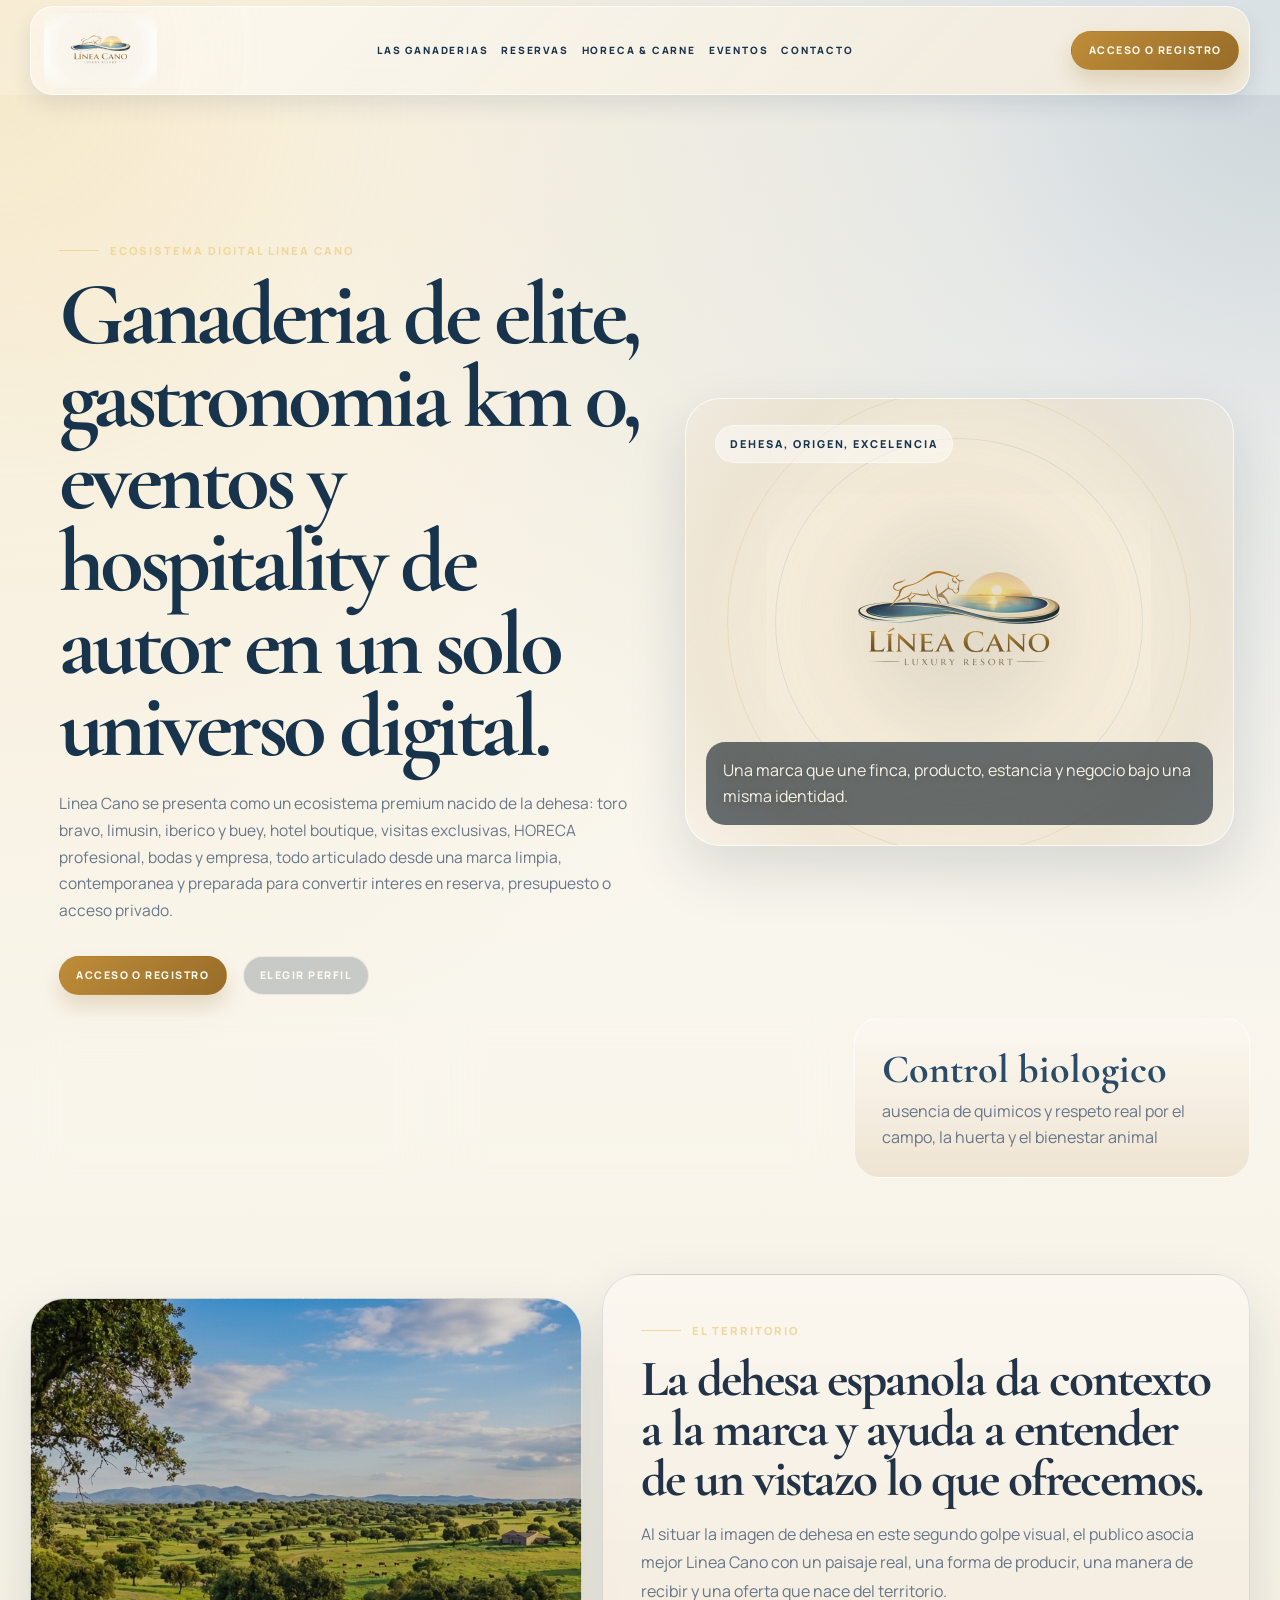
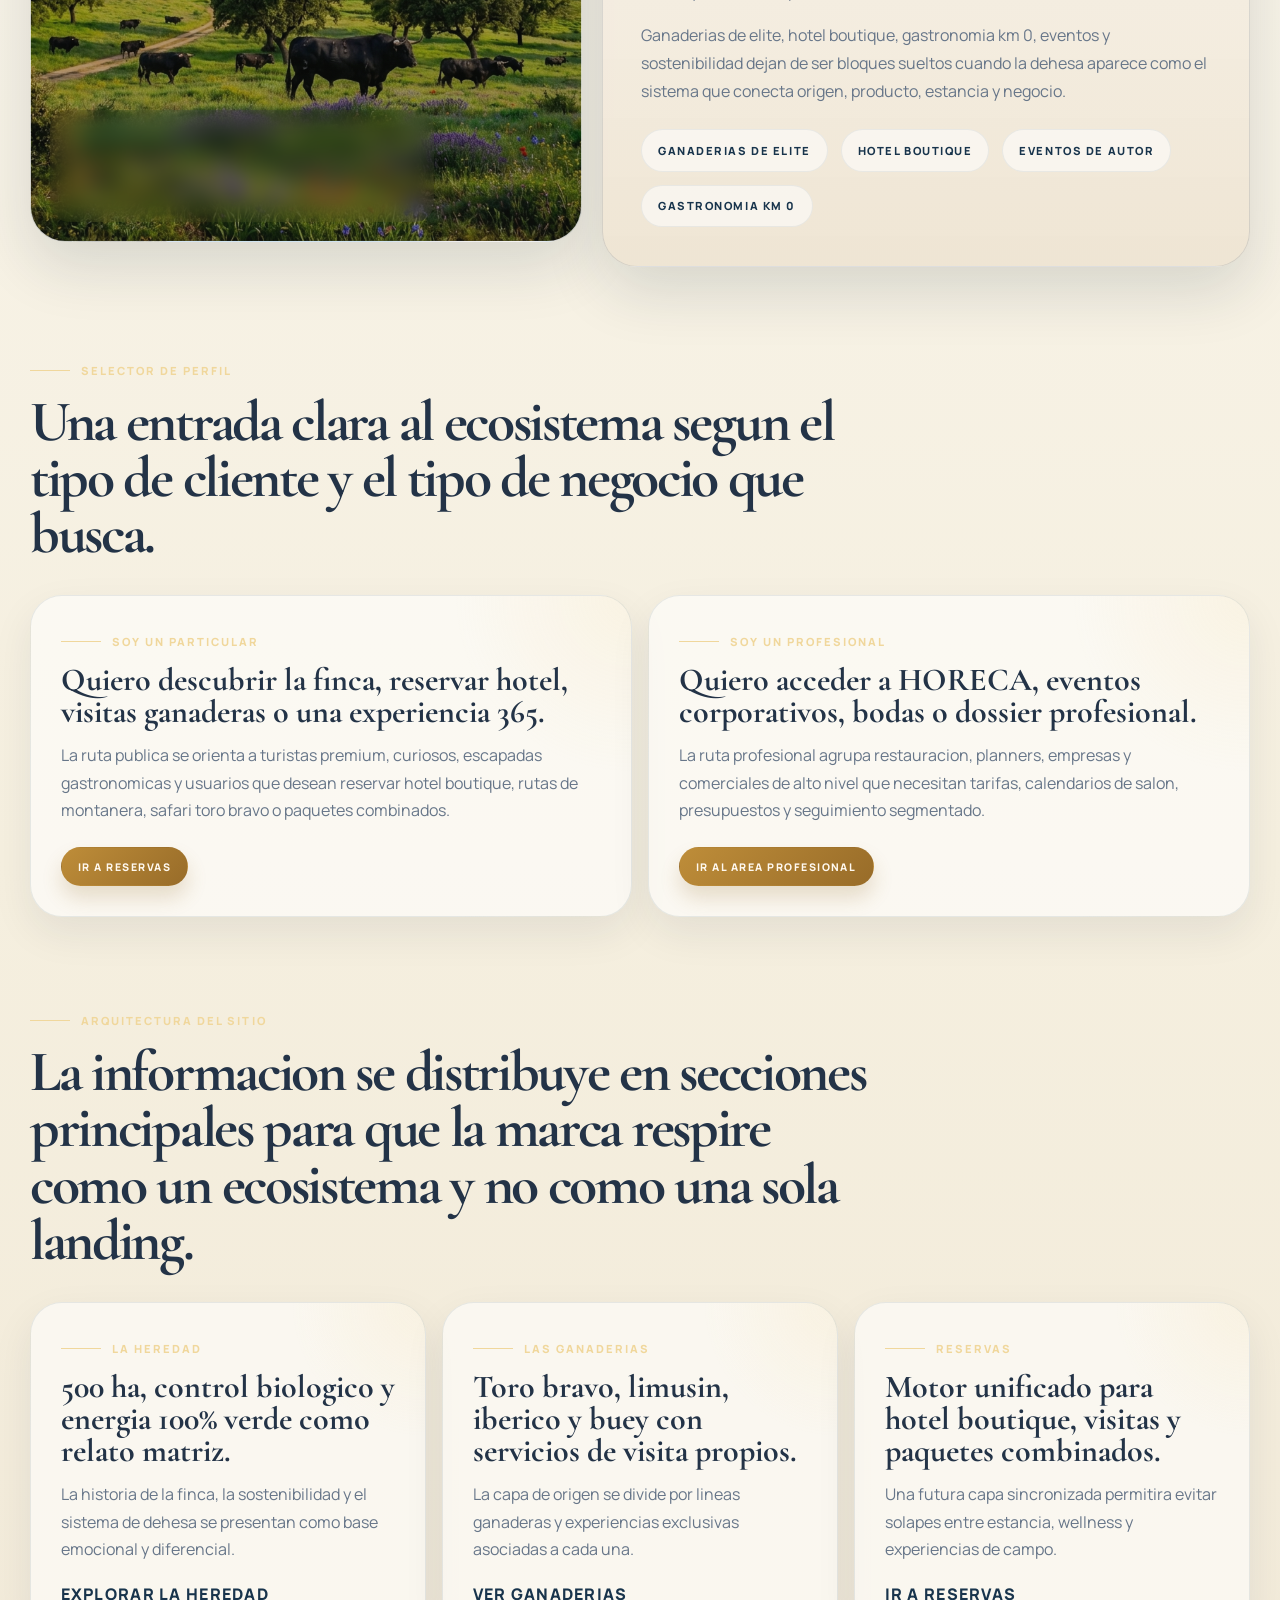
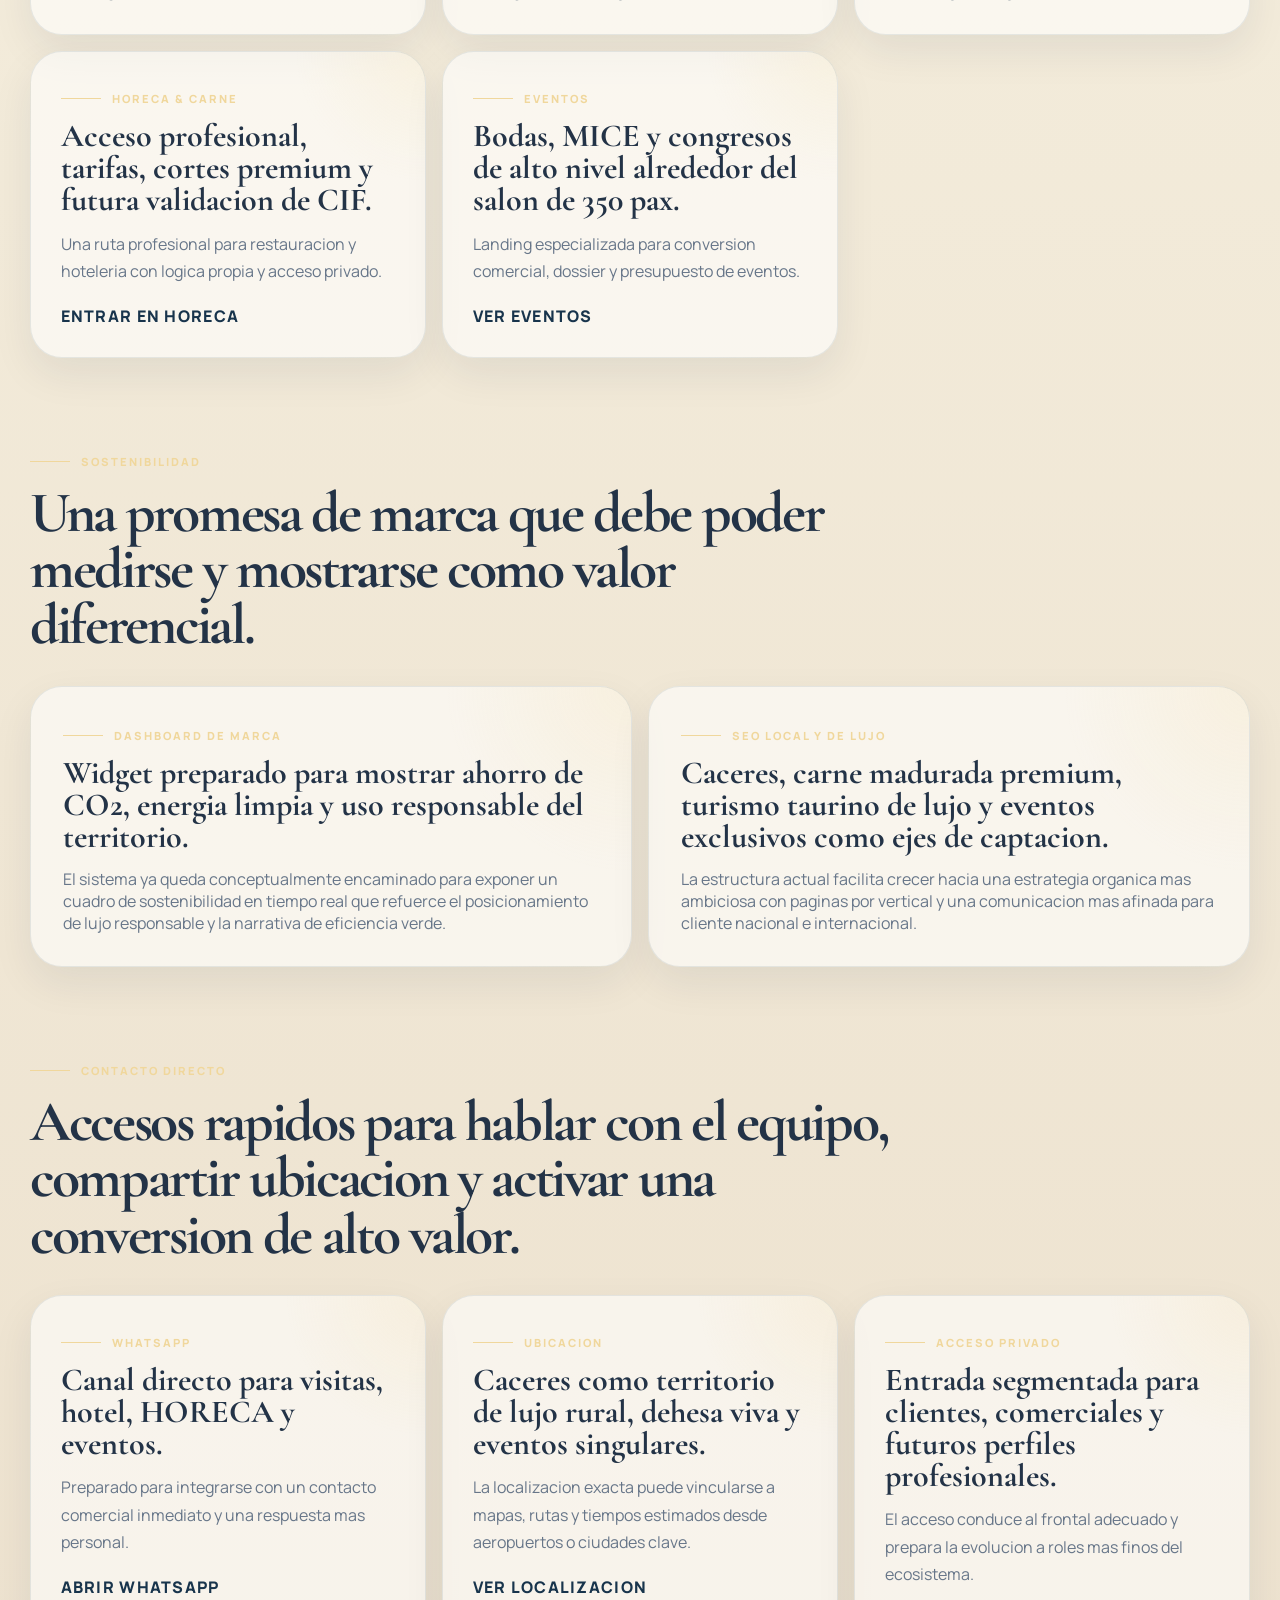
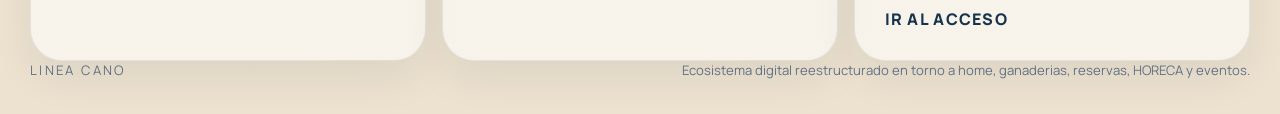
==== commit aaa84d5a: "Añade registro, alta HORECA y ajustes visuales" ====
--- a/index.html
+++ b/index.html
@@ -32,12 +32,6 @@
 
     <main id="top">
         <section class="hero page-hero">
-            <div
-                class="hero-backdrop dynamic-image"
-                data-image-local="assets/img/final/hero-dehesa-encinas.jpg"
-                data-image-fallback="https://images.unsplash.com/photo-1500382017468-9049fed747ef?auto=format&fit=crop&w=1800&q=80"
-                data-image-overlay="linear-gradient(rgba(22, 35, 47, 0.32), rgba(16, 23, 31, 0.64))"
-            ></div>
             <div class="hero-grid">
                 <div class="hero-copy">
                     <p class="eyebrow">Ecosistema digital Linea Cano</p>
@@ -53,14 +47,13 @@
                     </div>
                 </div>
 
-                <aside class="hero-card">
-                    <p class="card-label">Impacto visual</p>
-                    <h2>El ciclo perfecto de la dehesa en el corazon de Caceres.</h2>
-                    <ul class="hero-list">
-                        <li>500 ha de libertad, manejo extensivo y dehesa viva</li>
-                        <li>Energia 100% verde, control biologico y sostenibilidad tangible</li>
-                        <li>Hotel boutique, eventos, experiencias ganaderas y gastronomia premium</li>
-                    </ul>
+                <aside class="hero-brand-mark">
+                    <div class="brand-manifesto-glow"></div>
+                    <div class="brand-manifesto-ring brand-manifesto-ring-a"></div>
+                    <div class="brand-manifesto-ring brand-manifesto-ring-b"></div>
+                    <p class="brand-manifesto-kicker">Dehesa, origen, excelencia</p>
+                    <img src="Logo_LineaCano.jpg" alt="Marca Linea Cano" class="hero-brand-logo">
+                    <p class="hero-brand-text">Una marca que une finca, producto, estancia y negocio bajo una misma identidad.</p>
                 </aside>
             </div>
         </section>
@@ -80,6 +73,40 @@
             </article>
         </section>
 
+        <section class="section brand-manifesto">
+            <div class="brand-manifesto-grid">
+                <div
+                    class="brand-manifesto-mark brand-manifesto-landscape dynamic-image"
+                    data-image-local="imagenes/Dehesa.png"
+                    data-image-overlay="linear-gradient(rgba(24, 28, 23, 0.16), rgba(24, 28, 23, 0.42))"
+                >
+                    <div class="panel-overlay panel-overlay-wide">
+                        <span>Dehesa espanola</span>
+                        <strong>La encina, la luz y el territorio sostienen todo el relato de la marca</strong>
+                    </div>
+                </div>
+
+                <article class="brand-manifesto-copy">
+                    <p class="eyebrow">El territorio</p>
+                    <h2>La dehesa espanola da contexto a la marca y ayuda a entender de un vistazo lo que ofrecemos.</h2>
+                    <p>
+                        Al situar la imagen de dehesa en este segundo golpe visual, el publico asocia mejor Linea Cano con
+                        un paisaje real, una forma de producir, una manera de recibir y una oferta que nace del territorio.
+                    </p>
+                    <p>
+                        Ganaderias de elite, hotel boutique, gastronomia km 0, eventos y sostenibilidad dejan de ser bloques
+                        sueltos cuando la dehesa aparece como el sistema que conecta origen, producto, estancia y negocio.
+                    </p>
+                    <div class="brand-manifesto-claims">
+                        <span>Ganaderias de elite</span>
+                        <span>Hotel boutique</span>
+                        <span>Eventos de autor</span>
+                        <span>Gastronomia km 0</span>
+                    </div>
+                </article>
+            </div>
+        </section>
+
         <section class="section" id="selector-perfil">
             <div class="section-heading">
                 <p class="eyebrow">Selector de perfil</p>
--- a/style.css
+++ b/style.css
@@ -59,47 +59,56 @@
 
 .site-header {
     position: sticky;
-    top: 0.55rem;
+    top: 0.22rem;
     z-index: 30;
     display: grid;
     grid-template-columns: auto 1fr auto;
     align-items: center;
-    gap: 1rem;
-    padding: 0.5rem 0.85rem;
-    margin-top: 1rem;
+    gap: 0.72rem;
+    padding: 0.3rem 0.62rem;
+    margin-top: 0.35rem;
     border: 1px solid rgba(255, 255, 255, 0.7);
-    border-radius: 2rem;
+    border-radius: 1.45rem;
     background:
         radial-gradient(circle at left center, rgba(240, 215, 156, 0.14), transparent 20%),
         linear-gradient(135deg, rgba(252, 249, 243, 0.9), rgba(242, 234, 216, 0.84));
     backdrop-filter: blur(18px);
-    box-shadow: 0 18px 38px rgba(32, 52, 74, 0.12);
+    box-shadow: 0 10px 22px rgba(32, 52, 74, 0.1);
     will-change: auto;
-    transition: box-shadow 160ms ease;
+    transition:
+        padding 240ms cubic-bezier(0.22, 1, 0.36, 1),
+        border-radius 240ms cubic-bezier(0.22, 1, 0.36, 1),
+        box-shadow 240ms cubic-bezier(0.22, 1, 0.36, 1),
+        background 240ms cubic-bezier(0.22, 1, 0.36, 1),
+        top 240ms cubic-bezier(0.22, 1, 0.36, 1);
 }
 
 .site-header.is-compact {
     grid-template-columns: auto 1fr auto;
-    padding: 0.12rem 0.58rem;
-    border-radius: 1rem;
-    background:
-        radial-gradient(circle at left center, rgba(240, 215, 156, 0.16), transparent 18%),
-        linear-gradient(135deg, rgba(249, 244, 235, 0.88), rgba(236, 225, 204, 0.76));
-    box-shadow: 0 10px 18px rgba(32, 52, 74, 0.08);
+    top: 0.08rem;
+    padding: 0.04rem 0.34rem;
+    border-radius: 0.72rem;
+    background:
+        radial-gradient(circle at left center, rgba(240, 215, 156, 0.1), transparent 14%),
+        linear-gradient(135deg, rgba(249, 244, 235, 0.78), rgba(236, 225, 204, 0.62));
+    box-shadow: 0 4px 8px rgba(32, 52, 74, 0.05);
 }
 
 .brand {
     display: inline-flex;
     align-items: center;
     position: relative;
-    padding: 0.12rem 0.28rem;
-    border-radius: 1.2rem;
+    padding: 0.08rem 0.18rem;
+    border-radius: 0.95rem;
     background:
         radial-gradient(circle at center, rgba(247, 242, 232, 0.88), rgba(244, 236, 220, 0.5) 58%, rgba(244, 236, 220, 0) 84%);
     border: 0;
     box-shadow: none;
     overflow: visible;
     isolation: isolate;
+    transition:
+        padding 240ms cubic-bezier(0.22, 1, 0.36, 1),
+        background 240ms cubic-bezier(0.22, 1, 0.36, 1);
 }
 
 .site-header.is-compact .brand {
@@ -108,14 +117,14 @@
     margin-left: -0.05rem;
     padding-left: 0.02rem;
     background:
-        radial-gradient(circle at center, rgba(244, 236, 220, 0.84), rgba(238, 227, 207, 0.46) 58%, rgba(238, 227, 207, 0) 84%);
+        radial-gradient(circle at center, rgba(244, 236, 220, 0.76), rgba(238, 227, 207, 0.3) 54%, rgba(238, 227, 207, 0) 82%);
 }
 
 .brand::after {
     content: "";
     position: absolute;
-    inset: -0.3rem;
-    border-radius: 1.6rem;
+    inset: -0.18rem;
+    border-radius: 1.1rem;
     background:
         radial-gradient(circle at center, rgba(247, 242, 232, 0.28), rgba(247, 242, 232, 0) 70%);
     filter: blur(14px);
@@ -126,7 +135,7 @@
     position: relative;
     z-index: 1;
     width: auto;
-    height: 8.4rem;
+    height: 4.7rem;
     object-fit: contain;
     mix-blend-mode: multiply;
     filter: saturate(1.02) contrast(1) brightness(1.01);
@@ -135,30 +144,30 @@
     transform-origin: left center;
     backface-visibility: hidden;
     will-change: auto;
-    transition: none;
+    transition: height 240ms cubic-bezier(0.22, 1, 0.36, 1);
 }
 
 .site-header.is-compact .brand-logo {
-    height: 3.2rem;
+    height: 2.15rem;
 }
 
 .site-nav {
     display: flex;
     justify-content: center;
     flex-wrap: wrap;
-    gap: 1.1rem;
+    gap: 0.8rem;
 }
 
 .site-header.is-compact .site-nav {
     grid-column: 2;
     justify-content: center;
     align-items: center;
-    gap: 0.55rem;
+    gap: 0.45rem;
 }
 
 .site-header.is-compact .site-nav a {
-    font-size: 0.6rem;
-    letter-spacing: 0.14em;
+    font-size: 0.55rem;
+    letter-spacing: 0.12em;
 }
 
 .site-nav a,
@@ -174,7 +183,7 @@
 
 .site-nav a {
     position: relative;
-    font-size: 0.72rem;
+    font-size: 0.63rem;
     font-weight: 800;
     color: var(--navy-deep);
 }
@@ -202,11 +211,11 @@
     display: inline-flex;
     align-items: center;
     justify-content: center;
-    min-height: 3.2rem;
-    padding: 0.85rem 1.4rem;
+    min-height: 2.45rem;
+    padding: 0.65rem 1.02rem;
     border-radius: 999px;
     border: 1px solid transparent;
-    font-size: 0.76rem;
+    font-size: 0.66rem;
     font-weight: 800;
     letter-spacing: 0.14em;
     text-transform: uppercase;
@@ -223,9 +232,10 @@
 .site-header.is-compact .header-cta {
     grid-column: 3;
     justify-self: end;
-    min-height: 2.15rem;
-    padding: 0.42rem 0.72rem;
-    font-size: 0.63rem;
+    min-height: 1.6rem;
+    padding: 0.24rem 0.48rem;
+    font-size: 0.5rem;
+    box-shadow: 0 5px 10px rgba(152, 108, 41, 0.1);
 }
 
 .header-cta,
@@ -263,6 +273,9 @@
     position: relative;
     padding: 5.7rem 0 3rem;
     overflow: hidden;
+    background:
+        radial-gradient(circle at top left, rgba(240, 215, 156, 0.18), transparent 26%),
+        radial-gradient(circle at top right, rgba(42, 76, 104, 0.08), transparent 22%);
 }
 
 .hero-backdrop {
@@ -280,23 +293,35 @@
     background-size: cover;
 }
 
+.subpage-hero .hero-copy,
+.subpage-hero .hero-text,
+.subpage-hero .hero-copy .eyebrow,
+.subpage-hero .hero-copy h1 {
+    color: #fbf4e7;
+    text-shadow: 0 2px 14px rgba(10, 14, 12, 0.28);
+}
+
+.subpage-hero .hero-copy .eyebrow {
+    color: rgba(244, 214, 152, 0.96);
+}
+
 .hero-grid {
     position: relative;
     z-index: 1;
     width: min(1220px, calc(100% - 2rem));
     margin: 0 auto;
-    min-height: 42rem;
-    display: grid;
-    grid-template-columns: minmax(0, 1.35fr) minmax(320px, 0.65fr);
-    align-items: end;
+    min-height: 34rem;
+    display: grid;
+    grid-template-columns: minmax(0, 1.05fr) minmax(340px, 0.95fr);
+    align-items: center;
     gap: 2rem;
     padding: 3rem 1rem 0;
 }
 
 .hero-copy {
     max-width: 46rem;
-    color: #f8f2e6;
-    padding: 0 0 3rem 0.8rem;
+    color: var(--navy-deep);
+    padding: 0 0 1rem 0.8rem;
 }
 
 .eyebrow,
@@ -344,7 +369,7 @@
 .hero-text {
     max-width: 38rem;
     margin-top: 1.35rem;
-    color: rgba(248, 242, 230, 0.88);
+    color: var(--muted);
 }
 
 .hero-actions {
@@ -355,6 +380,7 @@
 }
 
 .hero-card,
+.hero-brand-mark,
 .story-panel,
 .product-card,
 .showcase-card,
@@ -379,6 +405,41 @@
     margin-top: 1rem;
     font-size: 2.25rem;
     line-height: 0.98;
+}
+
+.hero-brand-mark {
+    position: relative;
+    min-height: 28rem;
+    display: grid;
+    place-items: center;
+    overflow: hidden;
+    border-radius: 2.2rem;
+    background:
+        radial-gradient(circle at center, rgba(255, 248, 234, 0.98), rgba(244, 234, 214, 0.88) 48%, rgba(232, 216, 188, 0.48) 72%, rgba(232, 216, 188, 0.12) 100%);
+    border: 1px solid rgba(255, 255, 255, 0.76);
+}
+
+.hero-brand-logo {
+    position: relative;
+    z-index: 1;
+    width: min(100%, 24rem);
+    mix-blend-mode: multiply;
+    filter: saturate(1.04) contrast(1.02) brightness(1.01);
+    -webkit-mask-image: radial-gradient(ellipse at center, #000 60%, rgba(0, 0, 0, 0.86) 74%, rgba(0, 0, 0, 0.28) 88%, transparent 100%);
+    mask-image: radial-gradient(ellipse at center, #000 60%, rgba(0, 0, 0, 0.86) 74%, rgba(0, 0, 0, 0.28) 88%, transparent 100%);
+}
+
+.hero-brand-text {
+    position: absolute;
+    inset: auto 1.25rem 1.25rem;
+    z-index: 1;
+    padding: 1rem 1.1rem;
+    border-radius: 1.2rem;
+    background: rgba(17, 31, 43, 0.62);
+    color: #f8f2e6;
+    line-height: 1.6;
+    text-shadow: 0 1px 8px rgba(0, 0, 0, 0.2);
+    backdrop-filter: blur(10px);
 }
 
 .hero-list {
@@ -438,6 +499,210 @@
     line-height: 1.6;
 }
 
+.brand-manifesto-grid {
+    display: grid;
+    grid-template-columns: minmax(320px, 0.92fr) minmax(0, 1.08fr);
+    gap: 1.2rem;
+    align-items: center;
+}
+
+.brand-manifesto-mark,
+.brand-manifesto-copy {
+    position: relative;
+    border-radius: 2.2rem;
+    box-shadow: var(--shadow);
+}
+
+.brand-manifesto-mark {
+    min-height: 34rem;
+    display: grid;
+    place-items: center;
+    overflow: hidden;
+    background:
+        radial-gradient(circle at center, rgba(255, 248, 234, 0.98), rgba(244, 234, 214, 0.88) 48%, rgba(232, 216, 188, 0.48) 72%, rgba(232, 216, 188, 0.12) 100%);
+    border: 1px solid rgba(255, 255, 255, 0.76);
+}
+
+.brand-manifesto-landscape {
+    position: relative;
+    background:
+        linear-gradient(rgba(24, 28, 23, 0.16), rgba(24, 28, 23, 0.42)),
+        radial-gradient(circle at 18% 24%, rgba(126, 154, 96, 0.34), transparent 18%),
+        radial-gradient(circle at 46% 32%, rgba(88, 114, 61, 0.28), transparent 22%),
+        radial-gradient(circle at 74% 28%, rgba(112, 145, 82, 0.3), transparent 18%),
+        linear-gradient(180deg, rgba(202, 205, 176, 0.72) 0%, rgba(171, 176, 132, 0.78) 34%, rgba(125, 129, 78, 0.9) 66%, rgba(95, 85, 46, 0.96) 100%);
+    background-position: center;
+    background-size: cover;
+}
+
+.brand-manifesto-glow {
+    position: absolute;
+    inset: 10%;
+    border-radius: 2.2rem;
+    background:
+        radial-gradient(circle at center, rgba(42, 76, 104, 0.14), transparent 52%),
+        radial-gradient(circle at center, rgba(190, 141, 57, 0.18), transparent 68%);
+    filter: blur(26px);
+}
+
+.brand-manifesto-ring {
+    position: absolute;
+    border-radius: 50%;
+    border: 1px solid rgba(42, 76, 104, 0.1);
+}
+
+.brand-manifesto-ring-a {
+    width: 23rem;
+    height: 23rem;
+    background: radial-gradient(circle at center, rgba(255, 255, 255, 0.12), transparent 72%);
+}
+
+.brand-manifesto-ring-b {
+    width: 29rem;
+    height: 29rem;
+    border-color: rgba(190, 141, 57, 0.16);
+}
+
+.brand-manifesto-kicker {
+    position: absolute;
+    top: 1.6rem;
+    left: 1.8rem;
+    z-index: 1;
+    padding: 0.65rem 0.9rem;
+    border-radius: 999px;
+    background: rgba(255, 255, 255, 0.46);
+    border: 1px solid rgba(255, 255, 255, 0.5);
+    color: var(--navy-deep);
+    font-size: 0.68rem;
+    font-weight: 800;
+    letter-spacing: 0.18em;
+    text-transform: uppercase;
+}
+
+.brand-manifesto-logo {
+    position: relative;
+    z-index: 1;
+    width: min(100%, 31rem);
+    mix-blend-mode: multiply;
+    filter: saturate(1.04) contrast(1.02) brightness(1.01);
+    -webkit-mask-image: radial-gradient(ellipse at center, #000 60%, rgba(0, 0, 0, 0.86) 74%, rgba(0, 0, 0, 0.28) 88%, transparent 100%);
+    mask-image: radial-gradient(ellipse at center, #000 60%, rgba(0, 0, 0, 0.86) 74%, rgba(0, 0, 0, 0.28) 88%, transparent 100%);
+}
+
+.panel-overlay-wide {
+    inset: auto 1.35rem 1.35rem;
+    max-width: 24rem;
+}
+
+.brand-manifesto-copy {
+    padding: 2.4rem;
+    border: 1px solid var(--line);
+    background: linear-gradient(180deg, rgba(251, 247, 240, 0.92), rgba(238, 228, 211, 0.96));
+}
+
+.brand-manifesto-copy h2 {
+    margin-top: 1rem;
+    font-family: "Cormorant Garamond", serif;
+    font-size: clamp(2.5rem, 4vw, 3.8rem);
+    line-height: 0.98;
+    letter-spacing: -0.04em;
+}
+
+.brand-manifesto-copy p:not(.eyebrow) {
+    margin-top: 1rem;
+    color: var(--muted);
+    font-size: 1rem;
+    line-height: 1.76;
+}
+
+.brand-manifesto-claims {
+    display: flex;
+    flex-wrap: wrap;
+    gap: 0.8rem;
+    margin-top: 1.5rem;
+}
+
+.brand-manifesto-claims span {
+    padding: 0.8rem 1rem;
+    border-radius: 999px;
+    background: rgba(255, 255, 255, 0.56);
+    border: 1px solid rgba(42, 76, 104, 0.08);
+    font-size: 0.7rem;
+    font-weight: 800;
+    letter-spacing: 0.14em;
+    text-transform: uppercase;
+    color: var(--navy-deep);
+}
+
+.subpage-brand-shell {
+    display: grid;
+    grid-template-columns: minmax(260px, 0.7fr) minmax(0, 1.3fr);
+    gap: 1rem;
+    align-items: center;
+}
+
+.subpage-brand-mark,
+.subpage-brand-copy {
+    border-radius: 2rem;
+    box-shadow: var(--shadow);
+}
+
+.subpage-brand-mark {
+    min-height: 18rem;
+    display: grid;
+    place-items: center;
+    overflow: hidden;
+    background:
+        radial-gradient(circle at center, rgba(255, 248, 234, 0.96), rgba(244, 234, 214, 0.8) 56%, rgba(232, 216, 188, 0.22) 84%);
+    border: 1px solid rgba(255, 255, 255, 0.7);
+}
+
+.subpage-brand-ring {
+    position: absolute;
+    border-radius: 50%;
+    border: 1px solid rgba(42, 76, 104, 0.1);
+}
+
+.subpage-brand-ring-a {
+    width: 12rem;
+    height: 12rem;
+    background: radial-gradient(circle at center, rgba(255, 255, 255, 0.12), transparent 72%);
+}
+
+.subpage-brand-ring-b {
+    width: 16rem;
+    height: 16rem;
+    border-color: rgba(190, 141, 57, 0.16);
+}
+
+.subpage-brand-logo {
+    width: min(100%, 16rem);
+    mix-blend-mode: multiply;
+    filter: saturate(1.04) contrast(1.02);
+    -webkit-mask-image: radial-gradient(ellipse at center, #000 62%, rgba(0, 0, 0, 0.82) 76%, rgba(0, 0, 0, 0.2) 90%, transparent 100%);
+    mask-image: radial-gradient(ellipse at center, #000 62%, rgba(0, 0, 0, 0.82) 76%, rgba(0, 0, 0, 0.2) 90%, transparent 100%);
+}
+
+.subpage-brand-copy {
+    padding: 2rem;
+    border: 1px solid var(--line);
+    background: linear-gradient(180deg, rgba(251, 247, 240, 0.92), rgba(238, 228, 211, 0.96));
+}
+
+.subpage-brand-copy h2 {
+    margin-top: 1rem;
+    font-family: "Cormorant Garamond", serif;
+    font-size: clamp(2.1rem, 3.5vw, 3.1rem);
+    line-height: 0.98;
+    letter-spacing: -0.04em;
+}
+
+.subpage-brand-copy p:not(.eyebrow) {
+    margin-top: 1rem;
+    color: var(--muted);
+    line-height: 1.72;
+}
+
 .section {
     padding: 6rem 0 0;
 }
@@ -509,8 +774,11 @@
     inset: auto 1.2rem 1.2rem;
     padding: 1rem 1.1rem;
     border-radius: 1.2rem;
-    background: rgba(17, 31, 43, 0.58);
+    background: linear-gradient(180deg, rgba(13, 24, 34, 0.74), rgba(15, 23, 29, 0.82));
     color: #f8f2e6;
+    border: 1px solid rgba(255, 255, 255, 0.12);
+    box-shadow: 0 10px 28px rgba(12, 18, 18, 0.16);
+    text-shadow: 0 1px 10px rgba(0, 0, 0, 0.24);
     backdrop-filter: blur(10px);
 }
 
@@ -519,7 +787,7 @@
     font-size: 0.72rem;
     text-transform: uppercase;
     letter-spacing: 0.16em;
-    color: rgba(248, 242, 230, 0.72);
+    color: rgba(249, 230, 185, 0.9);
 }
 
 .panel-overlay strong {
@@ -567,7 +835,8 @@
     width: 100%;
     padding: 1.7rem;
     color: #f8f2e6;
-    background: linear-gradient(180deg, transparent, rgba(18, 24, 32, 0.66));
+    background: linear-gradient(180deg, rgba(14, 20, 24, 0.04), rgba(12, 18, 24, 0.82));
+    text-shadow: 0 1px 10px rgba(0, 0, 0, 0.28);
 }
 
 .product-copy span {
@@ -575,7 +844,7 @@
     font-weight: 800;
     letter-spacing: 0.18em;
     text-transform: uppercase;
-    color: var(--sun);
+    color: #f4d698;
 }
 
 .product-copy h3 {
@@ -628,6 +897,8 @@
 
 .gateway-card,
 .sitemap-card {
+    position: relative;
+    overflow: hidden;
     padding: 1.85rem;
     border-radius: 2rem;
     background:
@@ -663,6 +934,57 @@
     letter-spacing: 0.08em;
     text-transform: uppercase;
     color: var(--navy-deep);
+}
+
+.sitemap-card-bravo {
+    align-content: end;
+    min-height: 25rem;
+    background-position: center;
+    background-size: cover;
+    background-color: #243626;
+    border-color: rgba(245, 240, 230, 0.28);
+    box-shadow: 0 20px 54px rgba(19, 29, 24, 0.22);
+}
+
+.sitemap-card-bravo::after {
+    content: "";
+    position: absolute;
+    inset: 0;
+    background: linear-gradient(180deg, rgba(17, 24, 18, 0.1), rgba(10, 15, 11, 0.72));
+}
+
+.sitemap-card-bravo::before {
+    content: "";
+    position: absolute;
+    inset: 1.1rem;
+    border-radius: 1.4rem;
+    border: 1px solid rgba(255, 255, 255, 0.16);
+    pointer-events: none;
+}
+
+.sitemap-card-bravo > * {
+    position: relative;
+    z-index: 1;
+}
+
+.sitemap-card-bravo .role-kicker {
+    color: rgba(252, 245, 231, 0.88);
+}
+
+.sitemap-card-bravo h3,
+.sitemap-card-bravo p,
+.sitemap-card-bravo a {
+    color: #f7f0e2;
+    text-shadow: 0 1px 10px rgba(0, 0, 0, 0.26);
+}
+
+.sitemap-card-bravo p {
+    max-width: 32rem;
+    color: rgba(247, 240, 226, 0.86);
+}
+
+.sitemap-card-bravo a {
+    text-shadow: 0 1px 1px rgba(0, 0, 0, 0.16);
 }
 
 .thematic-grid {
@@ -819,6 +1141,10 @@
 
 .session-status[data-state="maestro"] {
     background: linear-gradient(180deg, rgba(190, 141, 57, 0.22), rgba(255, 255, 255, 0.06));
+}
+
+.session-status[data-state="horeca"] {
+    background: linear-gradient(180deg, rgba(62, 99, 72, 0.24), rgba(255, 255, 255, 0.06));
 }
 
 .logout-button {
@@ -1147,6 +1473,8 @@
     .product-grid,
     .showcase-layout,
     .thematic-grid,
+    .brand-manifesto-grid,
+    .subpage-brand-shell,
     .gateway-grid,
     .sitemap-grid,
     .contact-strip,
@@ -1200,11 +1528,11 @@
     }
 
     .brand-logo {
-        height: 7rem;
+        height: 4.6rem;
     }
 
     .site-header.is-compact .brand-logo {
-        height: 4rem;
+        height: 2.6rem;
     }
 
     .header-cta,
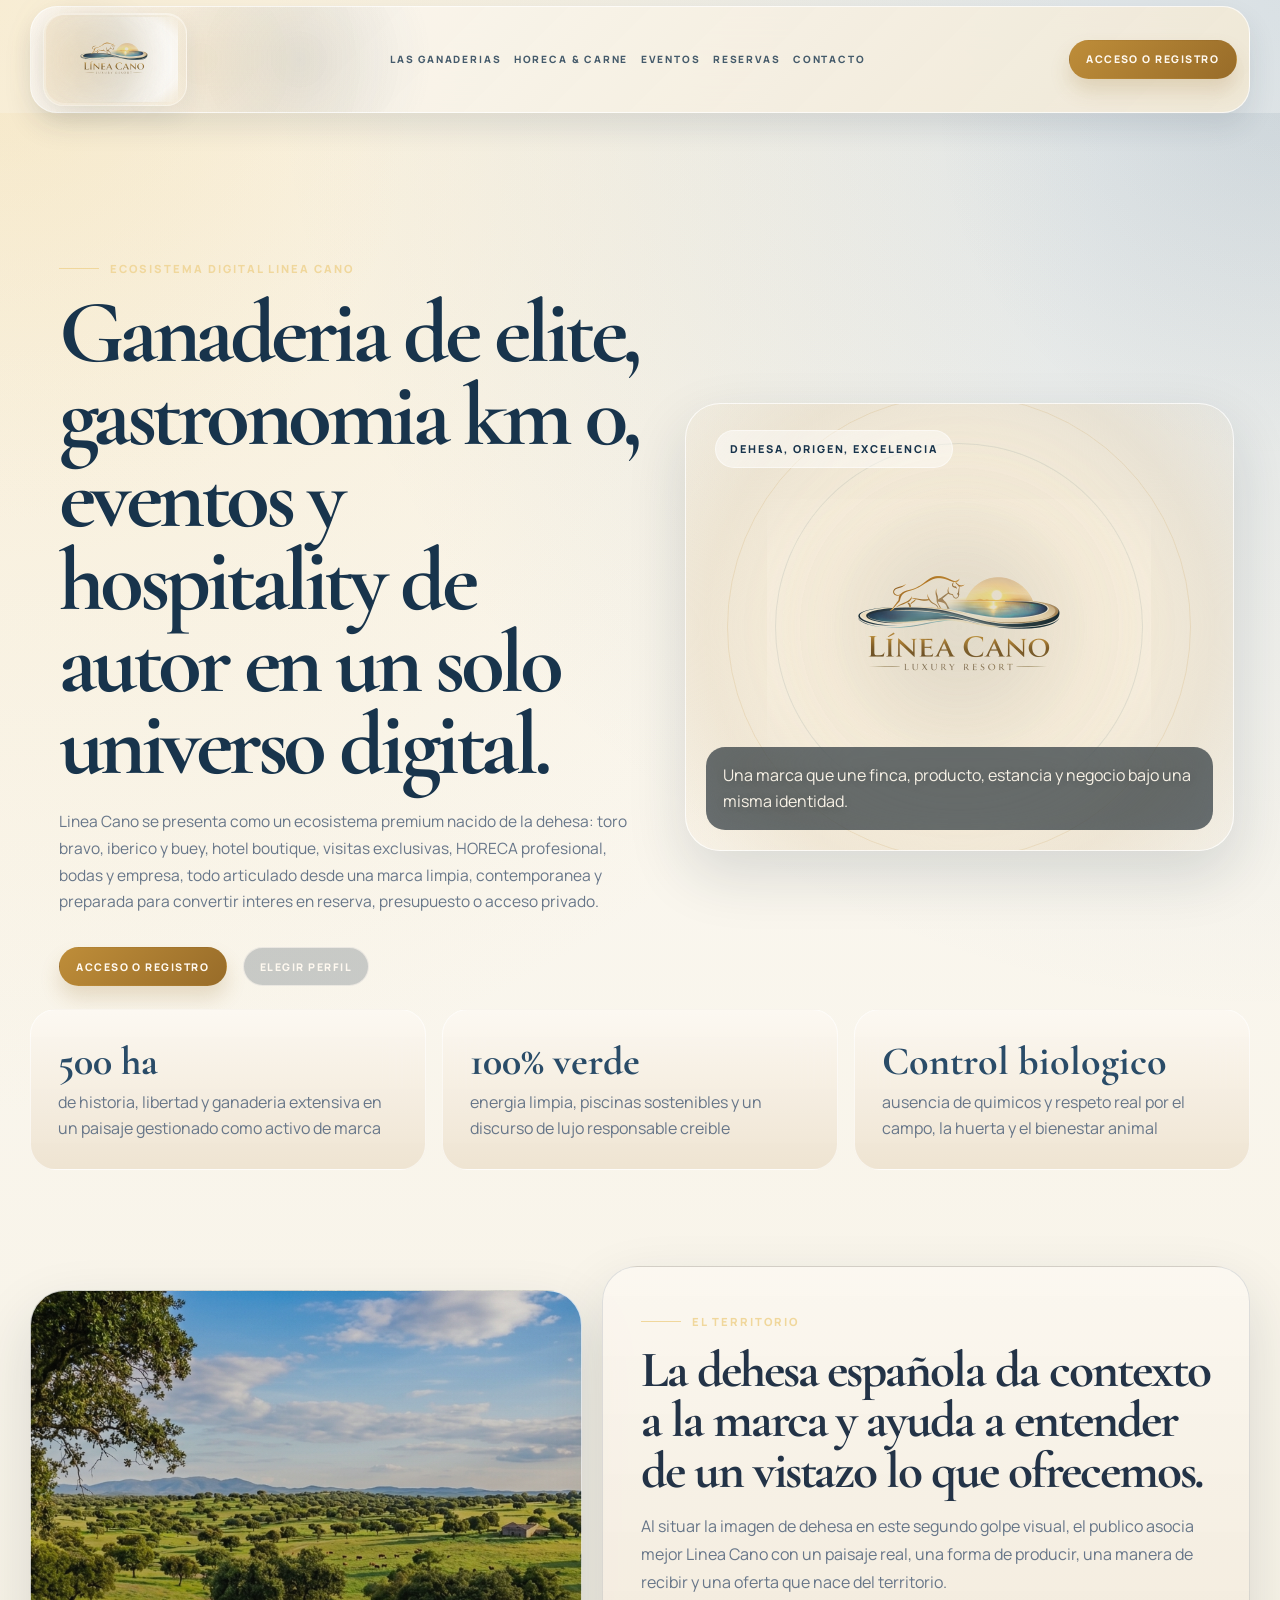
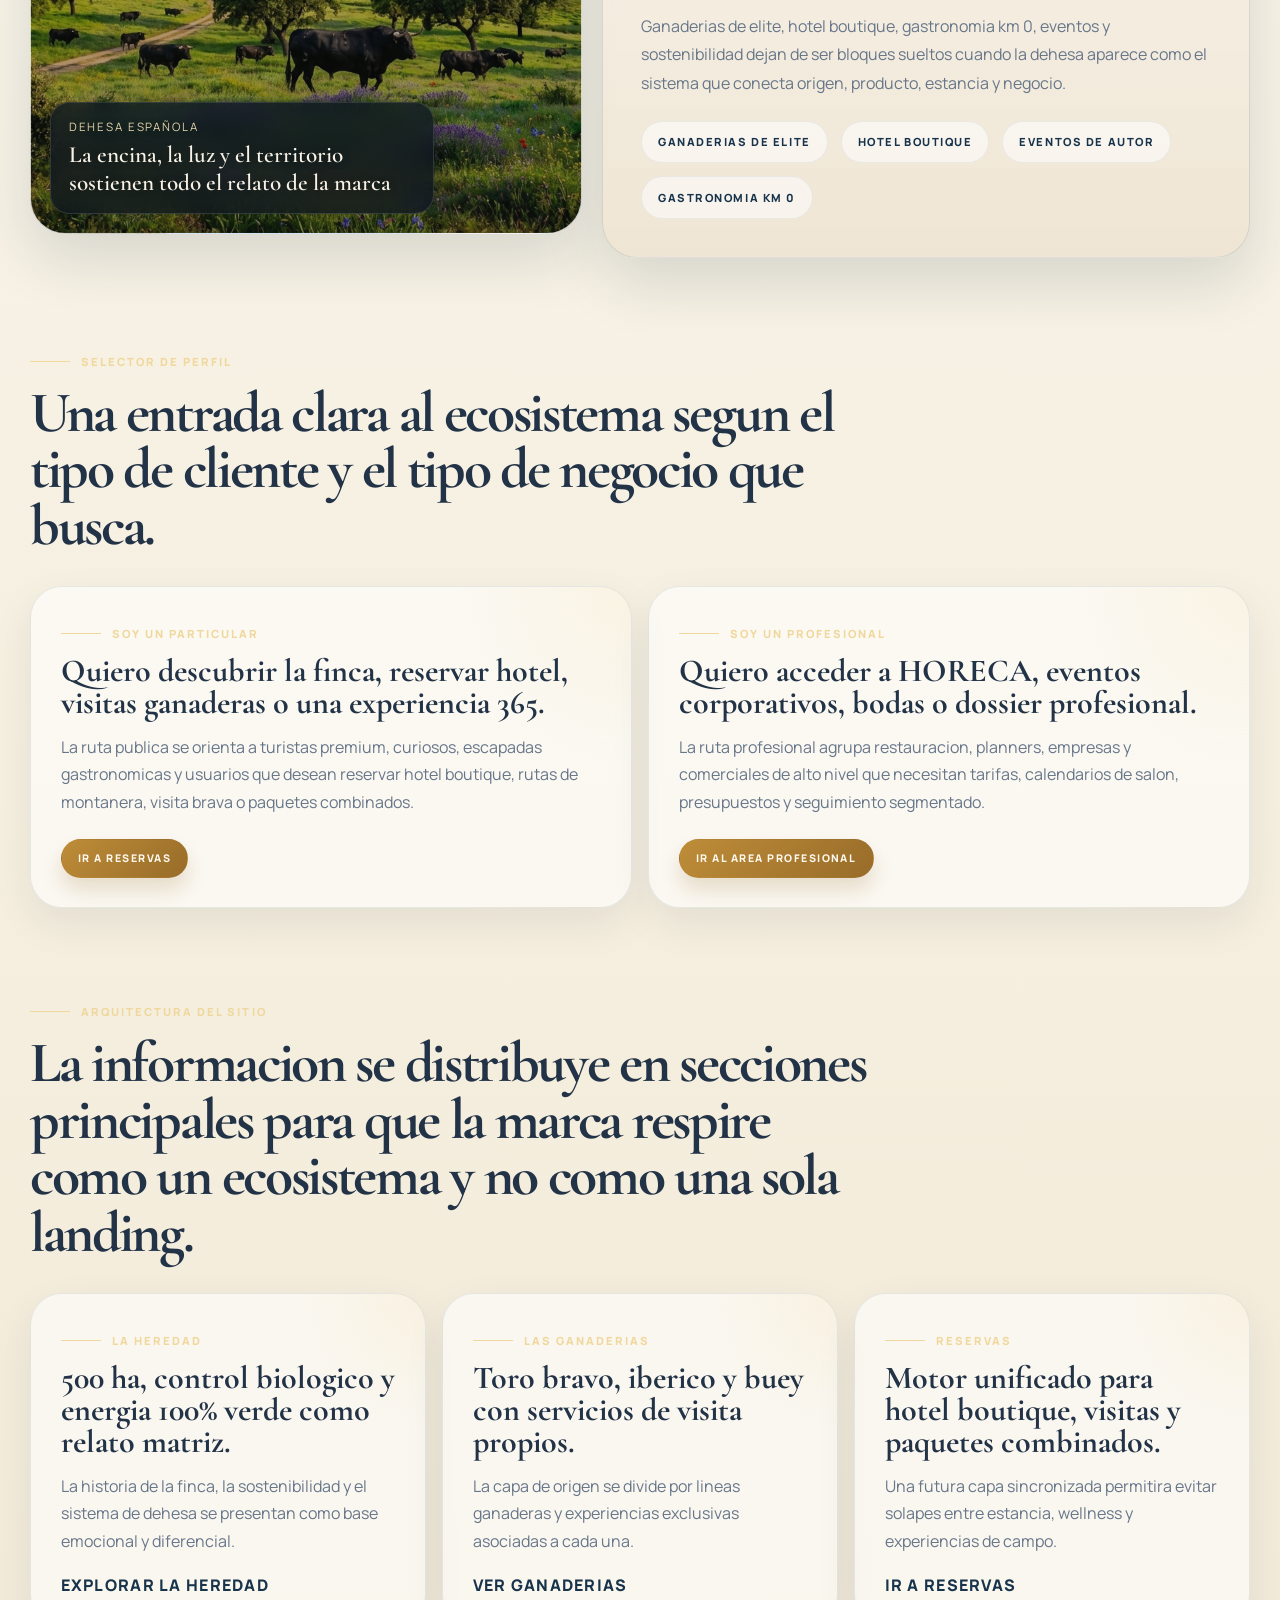
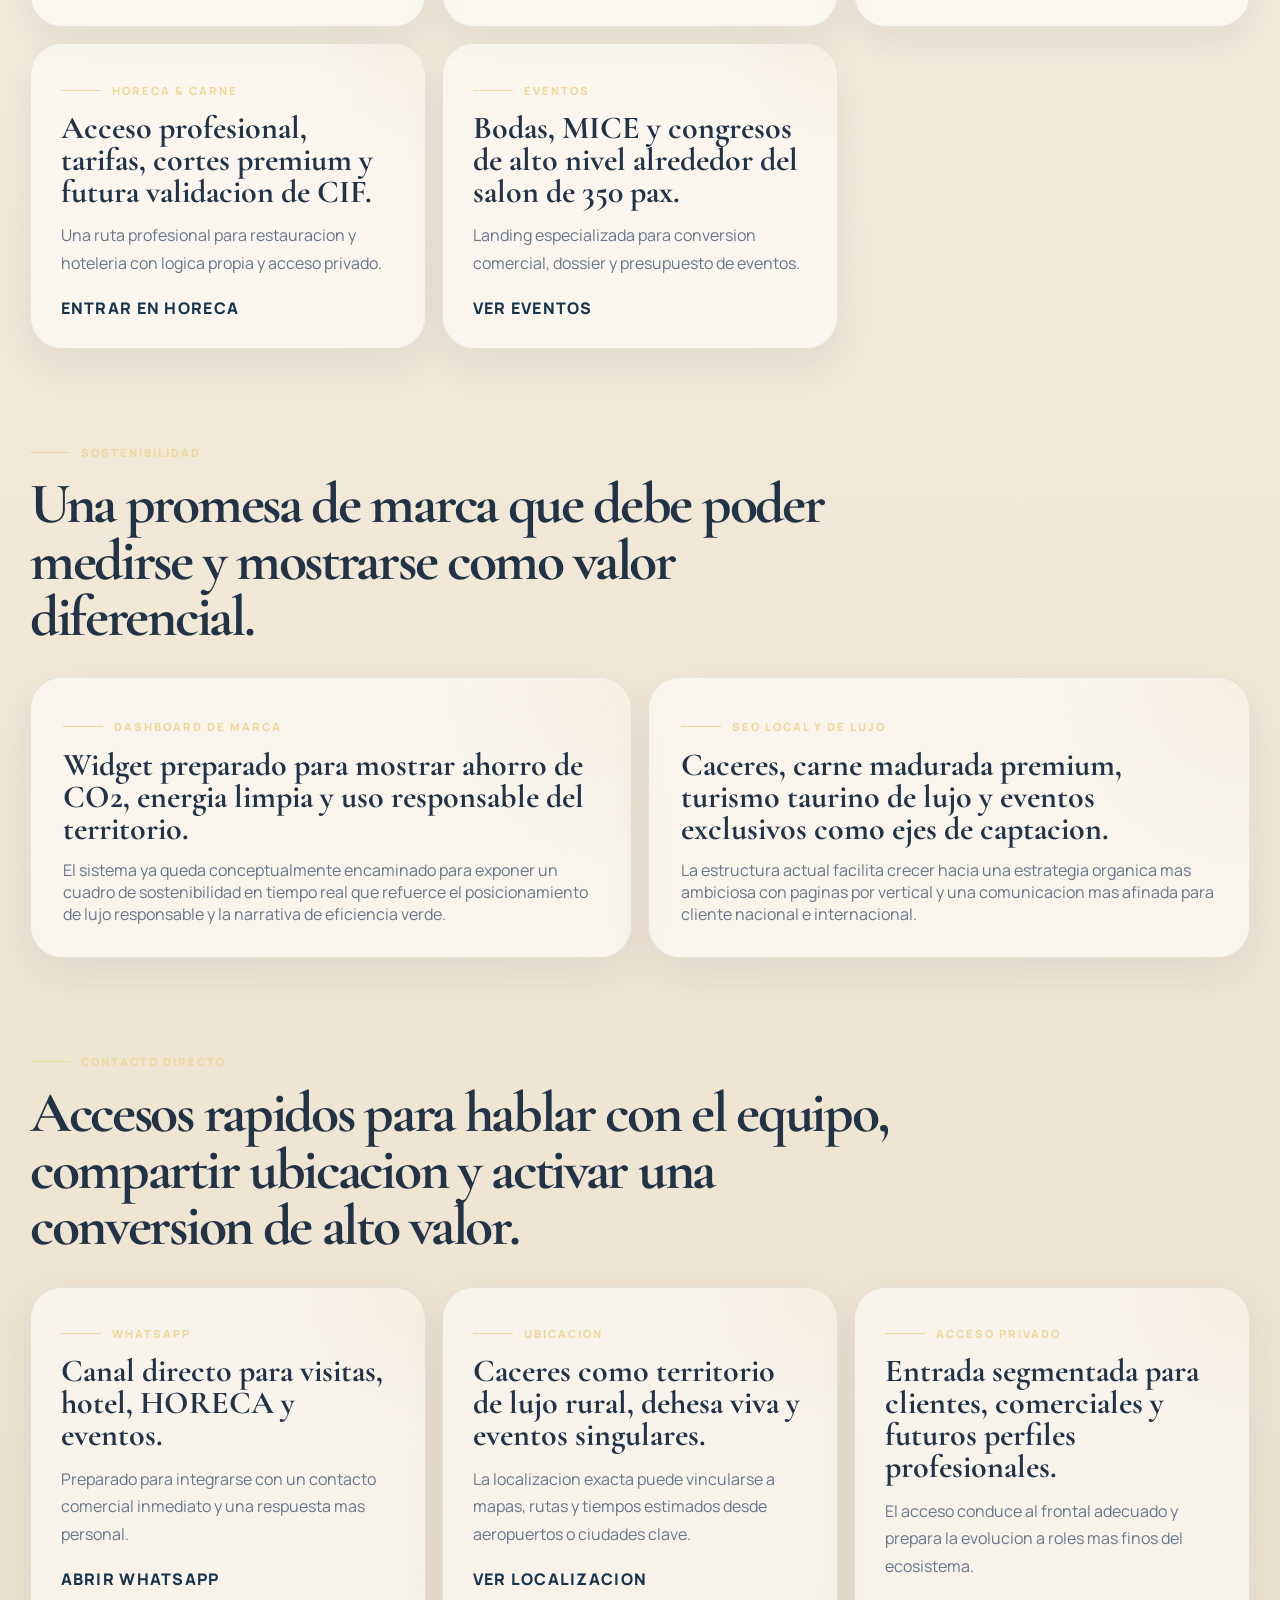
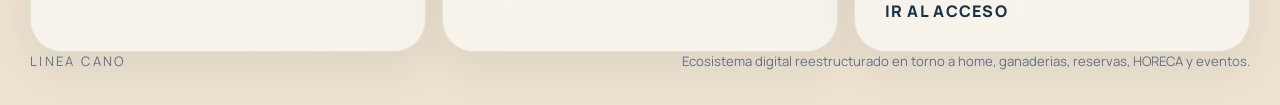
==== commit dbcd67b8: "Actualiza estructura visual, producto y validacion de sesion" ====
--- a/index.html
+++ b/index.html
@@ -21,9 +21,9 @@
 
         <nav class="site-nav" aria-label="Principal">
             <a href="ganaderias.html">Las ganaderias</a>
-            <a href="reservas.html">Reservas</a>
             <a href="horeca.html">HORECA & carne</a>
             <a href="eventos.html">Eventos</a>
+            <a href="reservas.html">Reservas</a>
             <a href="#contacto">Contacto</a>
         </nav>
 
@@ -37,7 +37,7 @@
                     <p class="eyebrow">Ecosistema digital Linea Cano</p>
                     <h1>Ganaderia de elite, gastronomia km 0, eventos y hospitality de autor en un solo universo digital.</h1>
                     <p class="hero-text">
-                        Linea Cano se presenta como un ecosistema premium nacido de la dehesa: toro bravo, limusin, iberico y buey,
+                        Linea Cano se presenta como un ecosistema premium nacido de la dehesa: toro bravo, iberico y buey,
                         hotel boutique, visitas exclusivas, HORECA profesional, bodas y empresa, todo articulado desde una marca
                         limpia, contemporanea y preparada para convertir interes en reserva, presupuesto o acceso privado.
                     </p>
@@ -81,14 +81,14 @@
                     data-image-overlay="linear-gradient(rgba(24, 28, 23, 0.16), rgba(24, 28, 23, 0.42))"
                 >
                     <div class="panel-overlay panel-overlay-wide">
-                        <span>Dehesa espanola</span>
+                        <span>Dehesa española</span>
                         <strong>La encina, la luz y el territorio sostienen todo el relato de la marca</strong>
                     </div>
                 </div>
 
                 <article class="brand-manifesto-copy">
                     <p class="eyebrow">El territorio</p>
-                    <h2>La dehesa espanola da contexto a la marca y ayuda a entender de un vistazo lo que ofrecemos.</h2>
+                    <h2>La dehesa española da contexto a la marca y ayuda a entender de un vistazo lo que ofrecemos.</h2>
                     <p>
                         Al situar la imagen de dehesa en este segundo golpe visual, el publico asocia mejor Linea Cano con
                         un paisaje real, una forma de producir, una manera de recibir y una oferta que nace del territorio.
@@ -119,7 +119,7 @@
                     <h3>Quiero descubrir la finca, reservar hotel, visitas ganaderas o una experiencia 365.</h3>
                     <p>
                         La ruta publica se orienta a turistas premium, curiosos, escapadas gastronomicas y usuarios que desean
-                        reservar hotel boutique, rutas de montanera, safari toro bravo o paquetes combinados.
+                        reservar hotel boutique, rutas de montanera, visita brava o paquetes combinados.
                     </p>
                     <a class="button button-primary" href="reservas.html">Ir a reservas</a>
                 </article>
@@ -152,7 +152,7 @@
 
                 <article class="sitemap-card">
                     <span class="role-kicker">Las ganaderias</span>
-                    <h3>Toro bravo, limusin, iberico y buey con servicios de visita propios.</h3>
+                    <h3>Toro bravo, iberico y buey con servicios de visita propios.</h3>
                     <p>La capa de origen se divide por lineas ganaderas y experiencias exclusivas asociadas a cada una.</p>
                     <a href="ganaderias.html">Ver ganaderias</a>
                 </article>
--- a/style.css
+++ b/style.css
@@ -64,70 +64,56 @@
     display: grid;
     grid-template-columns: auto 1fr auto;
     align-items: center;
-    gap: 0.72rem;
-    padding: 0.3rem 0.62rem;
+    gap: 0.95rem;
+    padding: 0.38rem 0.78rem;
     margin-top: 0.35rem;
     border: 1px solid rgba(255, 255, 255, 0.7);
-    border-radius: 1.45rem;
+    border-radius: 1.7rem;
     background:
-        radial-gradient(circle at left center, rgba(240, 215, 156, 0.14), transparent 20%),
-        linear-gradient(135deg, rgba(252, 249, 243, 0.9), rgba(242, 234, 216, 0.84));
+        radial-gradient(circle at 14% 50%, rgba(190, 141, 57, 0.16), transparent 18%),
+        radial-gradient(circle at 22% 50%, rgba(42, 76, 104, 0.1), transparent 14%),
+        linear-gradient(135deg, rgba(252, 249, 243, 0.94), rgba(241, 232, 212, 0.88));
     backdrop-filter: blur(18px);
-    box-shadow: 0 10px 22px rgba(32, 52, 74, 0.1);
+    box-shadow: 0 14px 28px rgba(32, 52, 74, 0.11);
     will-change: auto;
-    transition:
-        padding 240ms cubic-bezier(0.22, 1, 0.36, 1),
-        border-radius 240ms cubic-bezier(0.22, 1, 0.36, 1),
-        box-shadow 240ms cubic-bezier(0.22, 1, 0.36, 1),
-        background 240ms cubic-bezier(0.22, 1, 0.36, 1),
-        top 240ms cubic-bezier(0.22, 1, 0.36, 1);
-}
-
-.site-header.is-compact {
-    grid-template-columns: auto 1fr auto;
-    top: 0.08rem;
-    padding: 0.04rem 0.34rem;
-    border-radius: 0.72rem;
-    background:
-        radial-gradient(circle at left center, rgba(240, 215, 156, 0.1), transparent 14%),
-        linear-gradient(135deg, rgba(249, 244, 235, 0.78), rgba(236, 225, 204, 0.62));
-    box-shadow: 0 4px 8px rgba(32, 52, 74, 0.05);
 }
 
 .brand {
     display: inline-flex;
     align-items: center;
     position: relative;
-    padding: 0.08rem 0.18rem;
-    border-radius: 0.95rem;
+    padding: 0.18rem 0.48rem 0.18rem 0.32rem;
+    border-radius: 1.3rem;
     background:
-        radial-gradient(circle at center, rgba(247, 242, 232, 0.88), rgba(244, 236, 220, 0.5) 58%, rgba(244, 236, 220, 0) 84%);
-    border: 0;
-    box-shadow: none;
+        radial-gradient(circle at 20% 50%, rgba(255, 246, 229, 0.92), rgba(243, 234, 217, 0.72) 48%, rgba(243, 234, 217, 0.18) 78%),
+        linear-gradient(90deg, rgba(255, 251, 244, 0.52), rgba(243, 235, 220, 0.1));
+    border: 1px solid rgba(255, 255, 255, 0.38);
+    box-shadow:
+        inset 0 1px 0 rgba(255, 255, 255, 0.4),
+        0 10px 24px rgba(28, 46, 65, 0.08);
     overflow: visible;
     isolation: isolate;
-    transition:
-        padding 240ms cubic-bezier(0.22, 1, 0.36, 1),
-        background 240ms cubic-bezier(0.22, 1, 0.36, 1);
-}
-
-.site-header.is-compact .brand {
-    grid-column: 1;
-    justify-self: start;
-    margin-left: -0.05rem;
-    padding-left: 0.02rem;
+}
+
+.brand::before {
+    content: "";
+    position: absolute;
+    inset: 0.1rem;
+    border-radius: 1.15rem;
     background:
-        radial-gradient(circle at center, rgba(244, 236, 220, 0.76), rgba(238, 227, 207, 0.3) 54%, rgba(238, 227, 207, 0) 82%);
+        linear-gradient(90deg, rgba(190, 141, 57, 0.08), rgba(42, 76, 104, 0.04) 52%, rgba(255, 255, 255, 0));
+    z-index: 0;
 }
 
 .brand::after {
     content: "";
     position: absolute;
-    inset: -0.18rem;
-    border-radius: 1.1rem;
+    inset: -0.32rem;
+    border-radius: 1.45rem;
     background:
-        radial-gradient(circle at center, rgba(247, 242, 232, 0.28), rgba(247, 242, 232, 0) 70%);
-    filter: blur(14px);
+        radial-gradient(circle at 26% 50%, rgba(190, 141, 57, 0.16), rgba(247, 242, 232, 0) 56%),
+        radial-gradient(circle at 38% 50%, rgba(42, 76, 104, 0.1), rgba(247, 242, 232, 0) 64%);
+    filter: blur(16px);
     z-index: 0;
 }
 
@@ -135,39 +121,23 @@
     position: relative;
     z-index: 1;
     width: auto;
-    height: 4.7rem;
+    height: 5.35rem;
     object-fit: contain;
     mix-blend-mode: multiply;
-    filter: saturate(1.02) contrast(1) brightness(1.01);
-    -webkit-mask-image: radial-gradient(ellipse at center, #000 58%, rgba(0, 0, 0, 0.88) 72%, rgba(0, 0, 0, 0.32) 84%, transparent 96%);
-    mask-image: radial-gradient(ellipse at center, #000 58%, rgba(0, 0, 0, 0.88) 72%, rgba(0, 0, 0, 0.32) 84%, transparent 96%);
+    filter: saturate(1.04) contrast(1.02) brightness(1.02);
+    -webkit-mask-image: radial-gradient(ellipse at center, #000 62%, rgba(0, 0, 0, 0.9) 76%, rgba(0, 0, 0, 0.38) 88%, transparent 100%);
+    mask-image: radial-gradient(ellipse at center, #000 62%, rgba(0, 0, 0, 0.9) 76%, rgba(0, 0, 0, 0.38) 88%, transparent 100%);
     transform-origin: left center;
     backface-visibility: hidden;
     will-change: auto;
-    transition: height 240ms cubic-bezier(0.22, 1, 0.36, 1);
-}
-
-.site-header.is-compact .brand-logo {
-    height: 2.15rem;
 }
 
 .site-nav {
     display: flex;
     justify-content: center;
     flex-wrap: wrap;
-    gap: 0.8rem;
-}
-
-.site-header.is-compact .site-nav {
-    grid-column: 2;
-    justify-content: center;
-    align-items: center;
-    gap: 0.45rem;
-}
-
-.site-header.is-compact .site-nav a {
-    font-size: 0.55rem;
-    letter-spacing: 0.12em;
+    gap: 0.78rem;
+    padding-inline: 0.2rem;
 }
 
 .site-nav a,
@@ -185,7 +155,7 @@
     position: relative;
     font-size: 0.63rem;
     font-weight: 800;
-    color: var(--navy-deep);
+    color: rgba(24, 52, 76, 0.8);
 }
 
 .site-nav a::after {
@@ -227,15 +197,7 @@
         transform 180ms ease,
         box-shadow 180ms ease,
         background-color 180ms ease;
-}
-
-.site-header.is-compact .header-cta {
-    grid-column: 3;
     justify-self: end;
-    min-height: 1.6rem;
-    padding: 0.24rem 0.48rem;
-    font-size: 0.5rem;
-    box-shadow: 0 5px 10px rgba(152, 108, 41, 0.1);
 }
 
 .header-cta,
@@ -891,6 +853,11 @@
     grid-template-columns: repeat(3, minmax(0, 1fr));
 }
 
+.sitemap-grid-ganaderias {
+    grid-template-columns: repeat(3, minmax(0, 1fr));
+    gap: 1.35rem;
+}
+
 .contact-strip {
     grid-template-columns: repeat(3, minmax(0, 1fr));
 }
@@ -936,9 +903,11 @@
     color: var(--navy-deep);
 }
 
-.sitemap-card-bravo {
+.sitemap-card-bravo,
+.sitemap-card-iberico,
+.sitemap-card-buey {
     align-content: end;
-    min-height: 25rem;
+    min-height: 33rem;
     background-position: center;
     background-size: cover;
     background-color: #243626;
@@ -946,14 +915,18 @@
     box-shadow: 0 20px 54px rgba(19, 29, 24, 0.22);
 }
 
-.sitemap-card-bravo::after {
+.sitemap-card-bravo::after,
+.sitemap-card-iberico::after,
+.sitemap-card-buey::after {
     content: "";
     position: absolute;
     inset: 0;
-    background: linear-gradient(180deg, rgba(17, 24, 18, 0.1), rgba(10, 15, 11, 0.72));
-}
-
-.sitemap-card-bravo::before {
+    background: linear-gradient(180deg, rgba(17, 24, 18, 0.04), rgba(10, 15, 11, 0.78));
+}
+
+.sitemap-card-bravo::before,
+.sitemap-card-iberico::before,
+.sitemap-card-buey::before {
     content: "";
     position: absolute;
     inset: 1.1rem;
@@ -962,29 +935,57 @@
     pointer-events: none;
 }
 
-.sitemap-card-bravo > * {
+.sitemap-card-bravo > *,
+.sitemap-card-iberico > *,
+.sitemap-card-buey > * {
     position: relative;
     z-index: 1;
 }
 
-.sitemap-card-bravo .role-kicker {
+.sitemap-card-bravo .role-kicker,
+.sitemap-card-iberico .role-kicker,
+.sitemap-card-buey .role-kicker {
     color: rgba(252, 245, 231, 0.88);
 }
 
 .sitemap-card-bravo h3,
 .sitemap-card-bravo p,
-.sitemap-card-bravo a {
+.sitemap-card-bravo a,
+.sitemap-card-iberico h3,
+.sitemap-card-iberico p,
+.sitemap-card-iberico a,
+.sitemap-card-buey h3,
+.sitemap-card-buey p,
+.sitemap-card-buey a {
     color: #f7f0e2;
     text-shadow: 0 1px 10px rgba(0, 0, 0, 0.26);
 }
 
-.sitemap-card-bravo p {
+.sitemap-card-bravo p,
+.sitemap-card-iberico p,
+.sitemap-card-buey p {
     max-width: 32rem;
     color: rgba(247, 240, 226, 0.86);
 }
 
-.sitemap-card-bravo a {
+.sitemap-card-bravo a,
+.sitemap-card-iberico a,
+.sitemap-card-buey a {
     text-shadow: 0 1px 1px rgba(0, 0, 0, 0.16);
+}
+
+.sitemap-grid-ganaderias .sitemap-card {
+    padding: 2.2rem;
+}
+
+.sitemap-grid-ganaderias .sitemap-card h3 {
+    font-size: clamp(2.15rem, 3vw, 3rem);
+    line-height: 0.96;
+}
+
+.sitemap-grid-ganaderias .sitemap-card p {
+    font-size: 1rem;
+    line-height: 1.78;
 }
 
 .thematic-grid {
@@ -1002,6 +1003,66 @@
         rgba(255, 255, 255, 0.58);
     border: 1px solid rgba(42, 76, 104, 0.1);
     box-shadow: 0 16px 40px rgba(24, 41, 59, 0.08);
+}
+
+.product-lines {
+    margin-top: 2rem;
+    display: grid;
+    gap: 1.2rem;
+}
+
+.product-line-card {
+    position: relative;
+    min-height: 31rem;
+    display: flex;
+    flex-direction: column;
+    justify-content: end;
+    width: 100%;
+    padding: 2.2rem;
+    border-radius: 2.2rem;
+    overflow: hidden;
+    background-position: center;
+    background-size: cover;
+    background-color: #263325;
+    border: 1px solid rgba(245, 240, 230, 0.24);
+    box-shadow: 0 24px 60px rgba(19, 29, 24, 0.2);
+}
+
+.product-line-card::before {
+    content: "";
+    position: absolute;
+    inset: 1.2rem;
+    border-radius: 1.6rem;
+    border: 1px solid rgba(255, 255, 255, 0.14);
+    pointer-events: none;
+}
+
+.product-line-card > * {
+    position: relative;
+    z-index: 1;
+}
+
+.product-line-card .role-kicker {
+    color: rgba(250, 236, 196, 0.94);
+}
+
+.product-line-card h3 {
+    max-width: 48rem;
+    margin-top: 1rem;
+    font-family: "Cormorant Garamond", serif;
+    font-size: clamp(2.4rem, 4.2vw, 3.75rem);
+    line-height: 0.95;
+    color: #f8f1e5;
+    text-shadow: 0 1px 14px rgba(0, 0, 0, 0.28);
+}
+
+.product-line-card p {
+    max-width: 42rem;
+    margin-top: 1rem;
+    font-size: 1rem;
+    line-height: 1.8;
+    color: rgba(248, 241, 229, 0.9);
+    text-shadow: 0 1px 12px rgba(0, 0, 0, 0.22);
 }
 
 .thematic-card h3 {
@@ -1528,11 +1589,7 @@
     }
 
     .brand-logo {
-        height: 4.6rem;
-    }
-
-    .site-header.is-compact .brand-logo {
-        height: 2.6rem;
+        height: 5rem;
     }
 
     .header-cta,
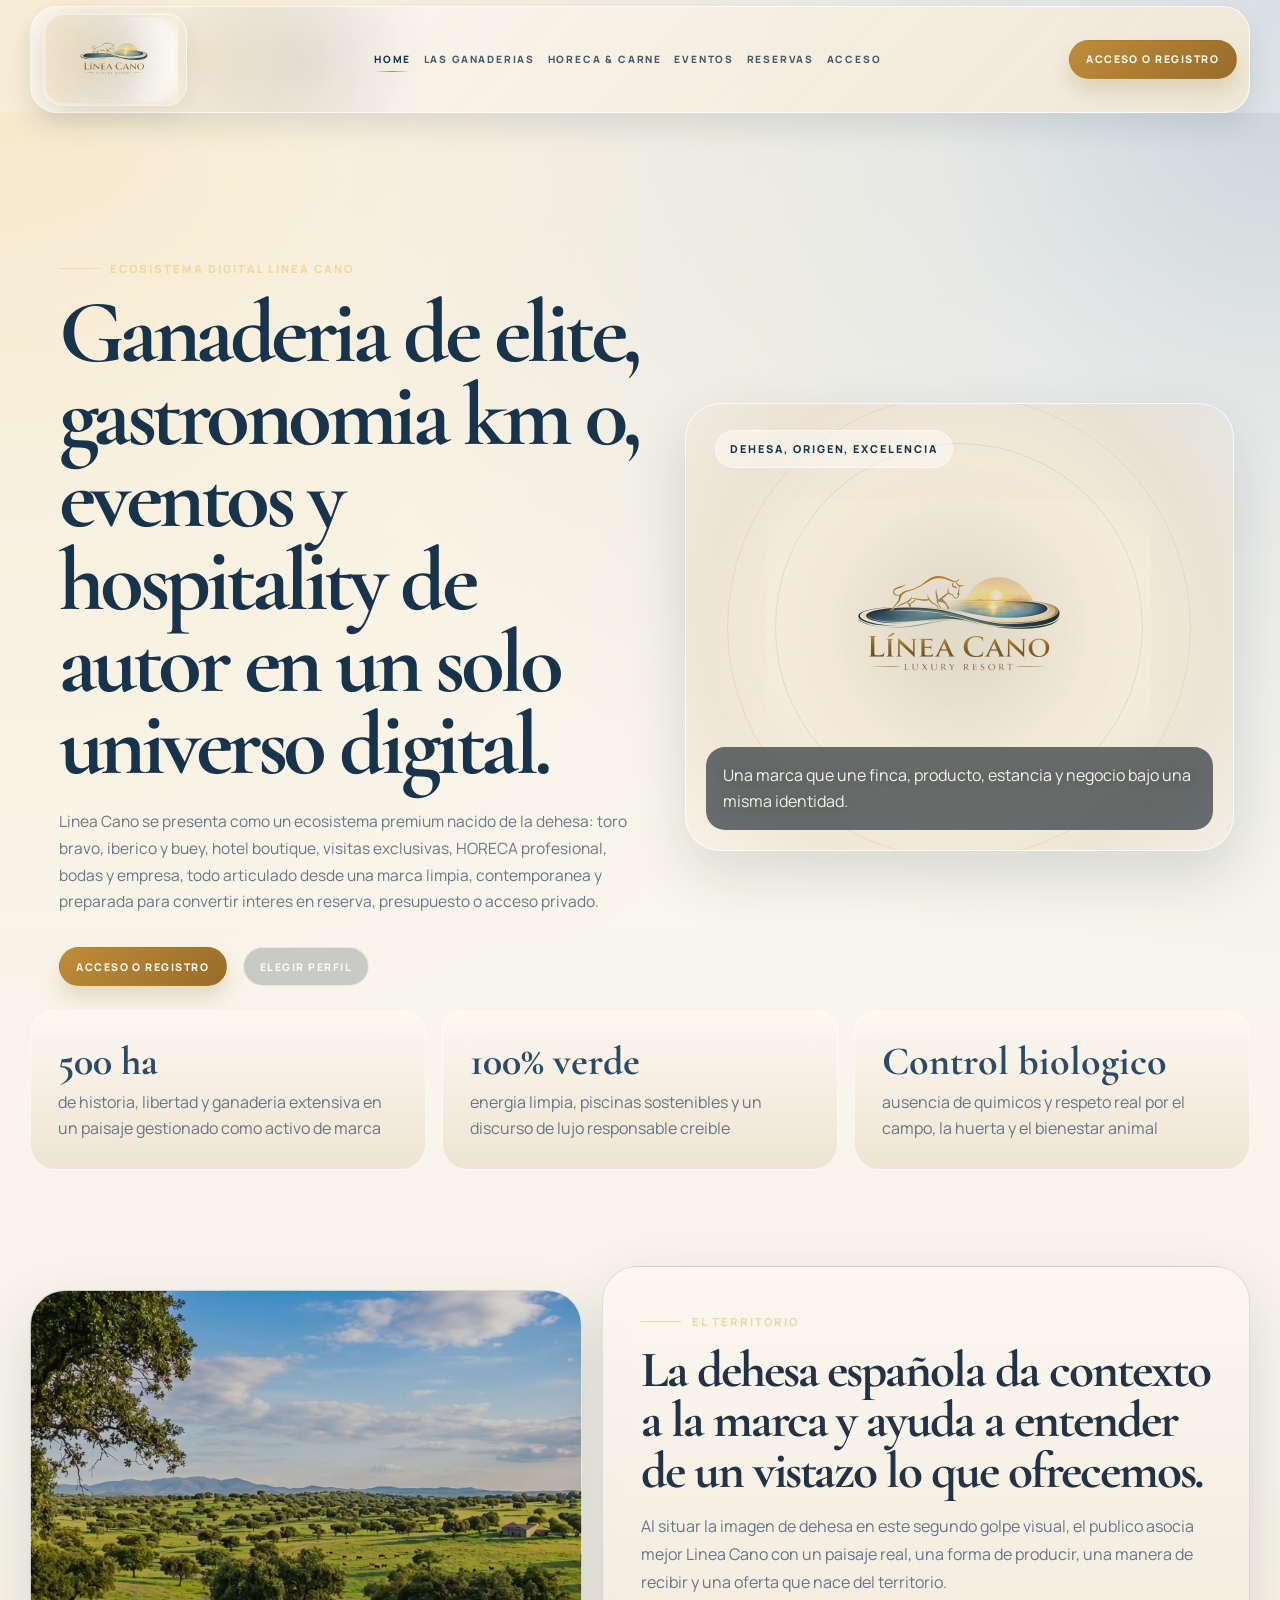
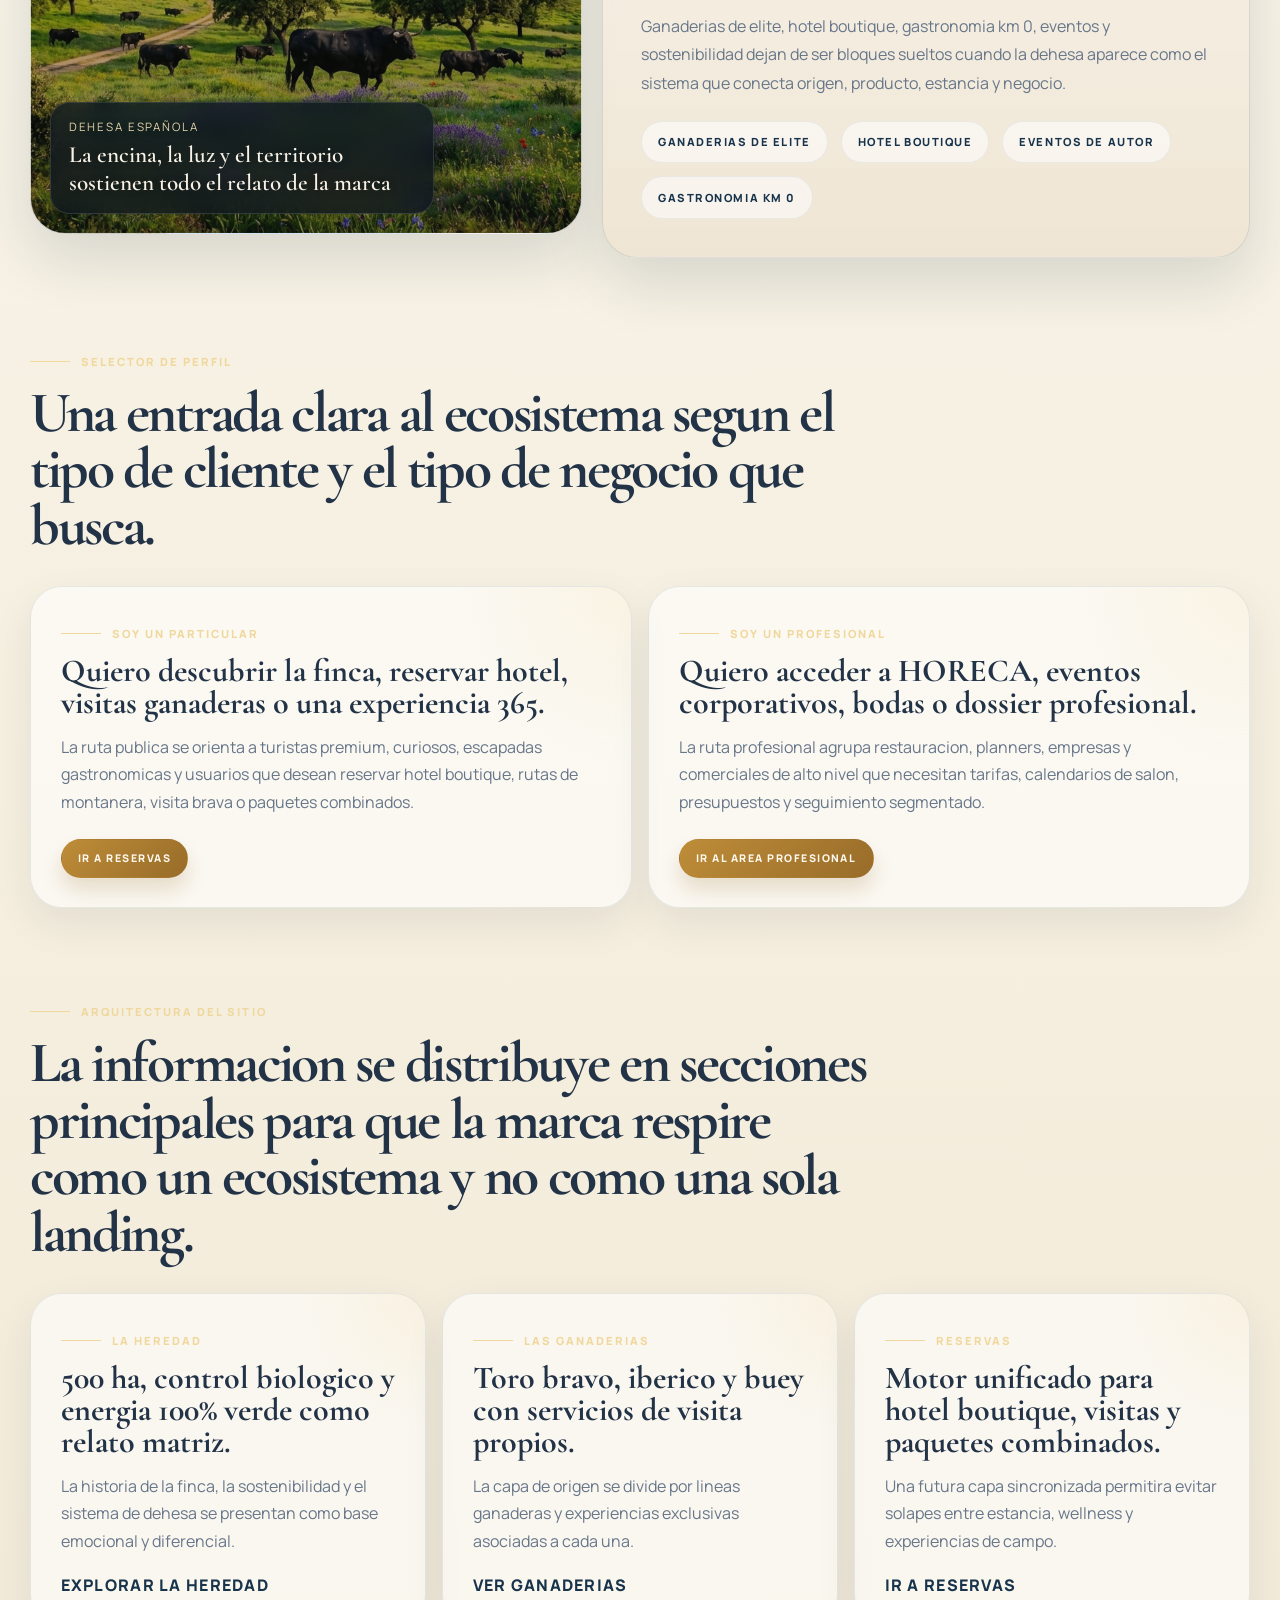
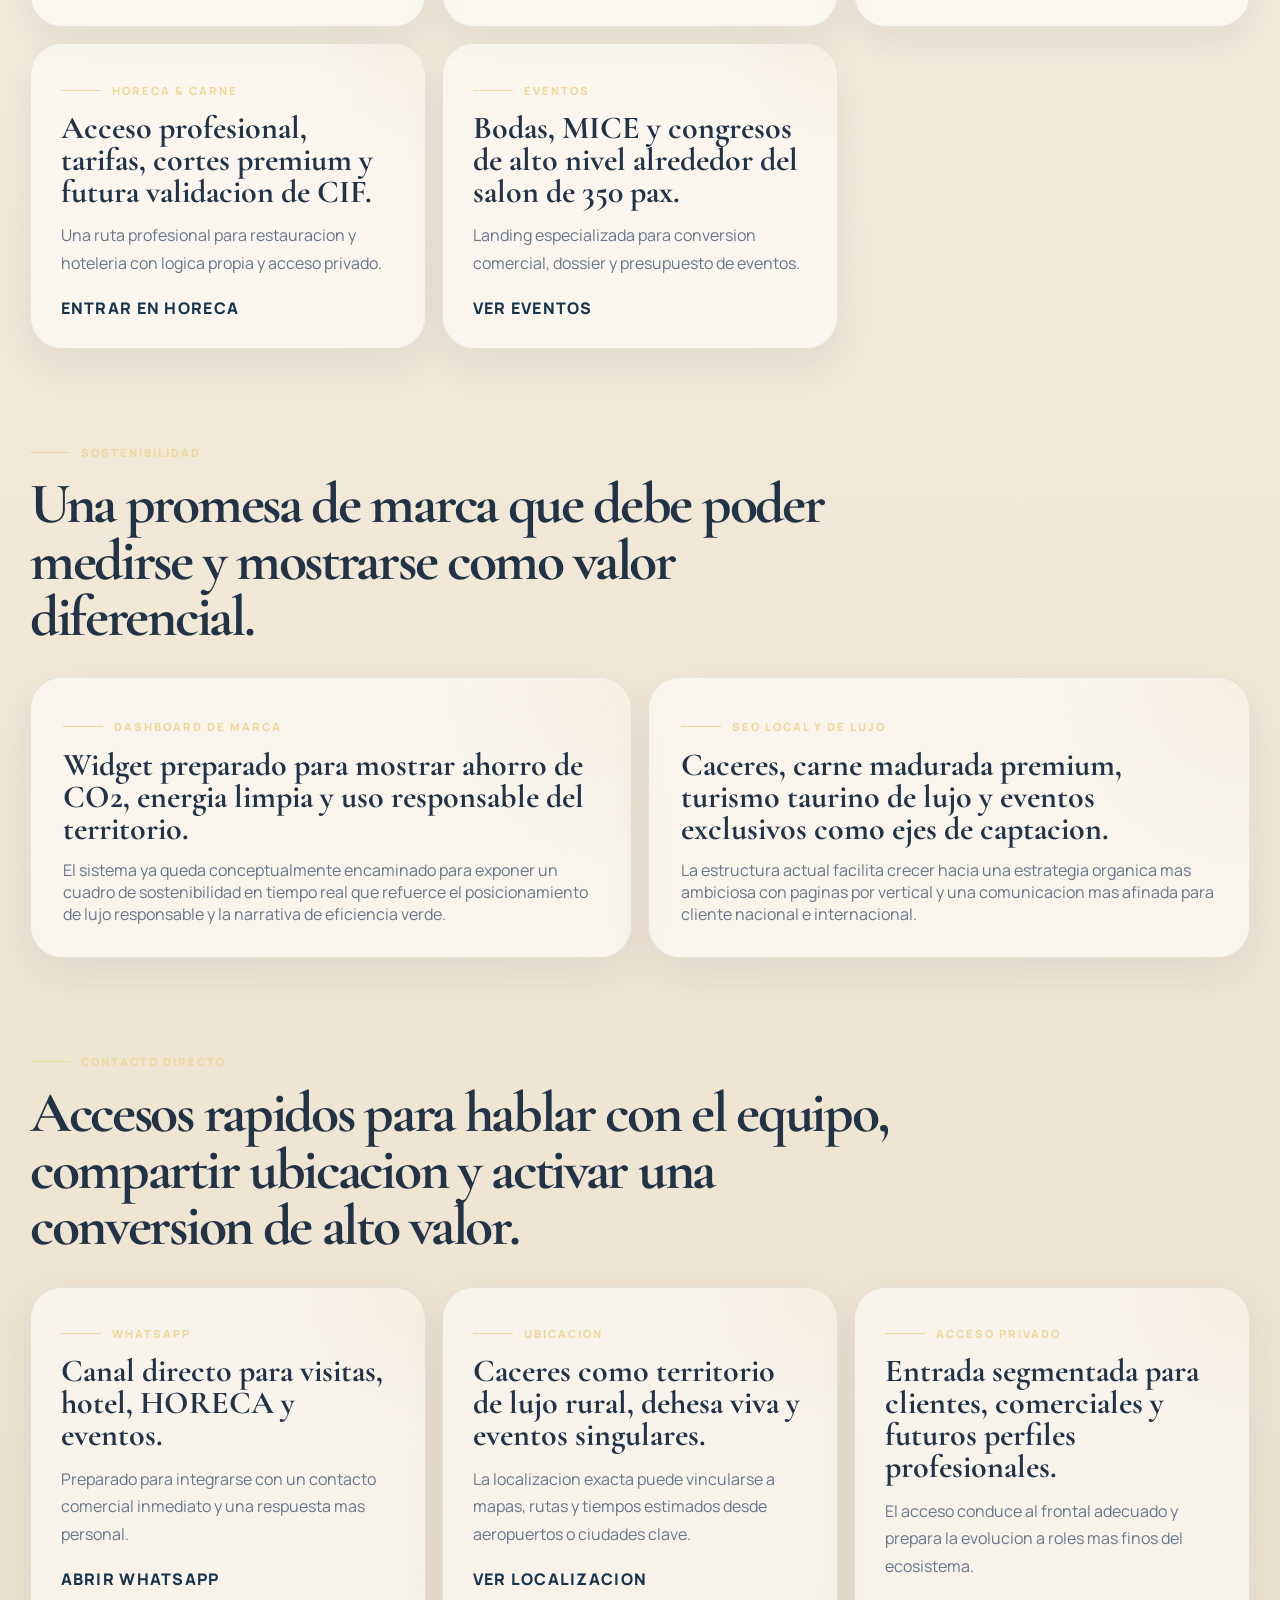
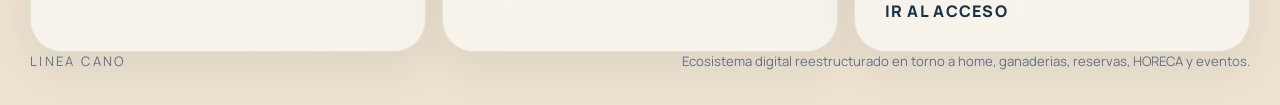
==== commit c61d9980: "Mejora panel cliente y navegacion" ====
--- a/index.html
+++ b/index.html
@@ -16,15 +16,16 @@
 <body>
     <header class="site-header">
         <a class="brand" href="#top" aria-label="Inicio Linea Cano">
-            <img class="brand-logo" src="Logo_LineaCano.jpg" alt="Logo de Linea Cano">
+            <img class="brand-logo" src="imagenes/Logo_LineaCano.jpg" alt="Logo de Linea Cano">
         </a>
 
         <nav class="site-nav" aria-label="Principal">
+            <a href="index.html" aria-current="page">Home</a>
             <a href="ganaderias.html">Las ganaderias</a>
             <a href="horeca.html">HORECA & carne</a>
             <a href="eventos.html">Eventos</a>
             <a href="reservas.html">Reservas</a>
-            <a href="#contacto">Contacto</a>
+            <a href="acceso.html">Acceso</a>
         </nav>
 
         <a class="header-cta" href="acceso.html">Acceso o registro</a>
@@ -52,7 +53,7 @@
                     <div class="brand-manifesto-ring brand-manifesto-ring-a"></div>
                     <div class="brand-manifesto-ring brand-manifesto-ring-b"></div>
                     <p class="brand-manifesto-kicker">Dehesa, origen, excelencia</p>
-                    <img src="Logo_LineaCano.jpg" alt="Marca Linea Cano" class="hero-brand-logo">
+                    <img src="imagenes/Logo_LineaCano.jpg" alt="Marca Linea Cano" class="hero-brand-logo">
                     <p class="hero-brand-text">Una marca que une finca, producto, estancia y negocio bajo una misma identidad.</p>
                 </aside>
             </div>
--- a/style.css
+++ b/style.css
@@ -172,8 +172,15 @@
 }
 
 .site-nav a:hover::after,
-.site-nav a:focus-visible::after {
+.site-nav a:focus-visible::after,
+.site-nav a[aria-current="page"]::after,
+.site-nav a[aria-current="true"]::after {
     transform: scaleX(1);
+}
+
+.site-nav a[aria-current="page"],
+.site-nav a[aria-current="true"] {
+    color: var(--navy-deep);
 }
 
 .header-cta,
@@ -218,6 +225,13 @@
     border-color: rgba(255, 249, 240, 0.62);
     color: #fff9f0;
     background: rgba(27, 52, 75, 0.22);
+}
+
+.button:disabled {
+    cursor: not-allowed;
+    opacity: 0.48;
+    transform: none;
+    box-shadow: none;
 }
 
 .hero h1,
@@ -1403,6 +1417,67 @@
     gap: 1rem;
 }
 
+.client-overview {
+    margin-top: 2rem;
+    display: grid;
+    grid-template-columns: minmax(300px, 0.82fr) minmax(0, 1.18fr);
+    gap: 1rem;
+    align-items: stretch;
+}
+
+.client-action-panel {
+    display: grid;
+    grid-template-columns: repeat(3, minmax(0, 1fr));
+    gap: 0.8rem;
+}
+
+.client-action {
+    min-height: 14rem;
+    padding: 1.35rem;
+    display: flex;
+    flex-direction: column;
+    justify-content: space-between;
+    border-radius: 1.2rem;
+    border: 1px solid rgba(42, 76, 104, 0.12);
+    background: rgba(255, 255, 255, 0.6);
+    box-shadow: 0 14px 34px rgba(24, 41, 59, 0.08);
+    transition: transform 180ms ease, box-shadow 180ms ease;
+}
+
+.client-action:hover,
+.client-action:focus-visible {
+    transform: translateY(-3px);
+    box-shadow: 0 20px 42px rgba(24, 41, 59, 0.12);
+}
+
+.client-action span {
+    width: 2.4rem;
+    height: 2.4rem;
+    display: grid;
+    place-items: center;
+    border-radius: 50%;
+    background: var(--navy-deep);
+    color: #fff9f0;
+    font-size: 0.72rem;
+    font-weight: 800;
+}
+
+.client-action strong {
+    display: block;
+    margin-top: 1.4rem;
+    font-family: "Cormorant Garamond", serif;
+    font-size: 1.65rem;
+    line-height: 1;
+    color: var(--navy-deep);
+}
+
+.client-action small {
+    display: block;
+    margin-top: 0.7rem;
+    color: var(--muted);
+    line-height: 1.55;
+}
+
 .private-card {
     padding: 1.8rem;
     border-radius: 2rem;
@@ -1505,6 +1580,228 @@
     grid-template-columns: repeat(3, minmax(0, 1fr));
     gap: 0.8rem;
     margin-top: 1rem;
+}
+
+.reservation-history {
+    margin-top: 1.6rem;
+    display: grid;
+    grid-template-columns: repeat(2, minmax(0, 1fr));
+    gap: 1rem;
+}
+
+.history-card {
+    padding: 1.6rem;
+    border-radius: 1.7rem;
+    background: rgba(255, 255, 255, 0.62);
+    border: 1px solid rgba(42, 76, 104, 0.1);
+    box-shadow: 0 16px 40px rgba(24, 41, 59, 0.08);
+}
+
+.history-card h3 {
+    margin-top: 0.9rem;
+    font-family: "Cormorant Garamond", serif;
+    font-size: 2rem;
+    line-height: 1;
+    color: var(--navy-deep);
+}
+
+.history-meta {
+    margin-top: 0.9rem;
+    color: var(--muted);
+    line-height: 1.72;
+}
+
+.history-action {
+    margin-top: 1.2rem;
+}
+
+.history-card-empty {
+    grid-column: 1 / -1;
+    text-align: center;
+}
+
+.history-card-empty strong {
+    display: block;
+    color: var(--navy-deep);
+}
+
+.history-card-empty p {
+    margin-top: 0.7rem;
+    color: var(--muted);
+}
+
+.shop-section {
+    padding-top: 3rem;
+}
+
+.shop-layout {
+    margin-top: 2rem;
+    display: grid;
+    grid-template-columns: minmax(0, 1fr) minmax(320px, 0.45fr);
+    gap: 1rem;
+    align-items: start;
+}
+
+.product-shop-grid {
+    display: grid;
+    grid-template-columns: repeat(3, minmax(0, 1fr));
+    gap: 1rem;
+}
+
+.shop-product-card,
+.cart-panel {
+    border: 1px solid rgba(42, 76, 104, 0.1);
+    background: rgba(255, 255, 255, 0.62);
+    box-shadow: 0 16px 40px rgba(24, 41, 59, 0.08);
+}
+
+.shop-product-card {
+    overflow: hidden;
+    border-radius: 1.35rem;
+}
+
+.shop-product-card img {
+    width: 100%;
+    aspect-ratio: 4 / 3;
+    object-fit: cover;
+}
+
+.shop-product-card > div {
+    padding: 1.35rem;
+}
+
+.shop-product-card h3 {
+    margin-top: 0.9rem;
+    font-family: "Cormorant Garamond", serif;
+    font-size: 1.75rem;
+    line-height: 1;
+    color: var(--navy-deep);
+}
+
+.shop-product-card p {
+    min-height: 5.1rem;
+    margin-top: 0.8rem;
+    color: var(--muted);
+    line-height: 1.62;
+}
+
+.shop-product-footer {
+    display: flex;
+    align-items: center;
+    justify-content: space-between;
+    gap: 0.8rem;
+    margin-top: 1.1rem;
+}
+
+.shop-product-footer strong,
+.cart-total strong {
+    color: var(--navy-deep);
+}
+
+.cart-panel {
+    position: sticky;
+    top: 8.2rem;
+    padding: 1.4rem;
+    border-radius: 1.35rem;
+}
+
+.cart-items {
+    display: grid;
+    gap: 0.75rem;
+    margin-top: 1.2rem;
+}
+
+.cart-empty,
+.cart-line {
+    padding: 1rem;
+    border-radius: 1rem;
+    background: rgba(247, 242, 232, 0.78);
+    border: 1px solid rgba(42, 76, 104, 0.1);
+}
+
+.cart-empty strong,
+.cart-line strong {
+    display: block;
+    color: var(--navy-deep);
+}
+
+.cart-empty p,
+.cart-line small {
+    display: block;
+    margin-top: 0.35rem;
+    color: var(--muted);
+    line-height: 1.45;
+}
+
+.cart-line {
+    display: grid;
+    grid-template-columns: minmax(0, 1fr) auto;
+    gap: 0.7rem;
+    align-items: center;
+}
+
+.cart-line span {
+    display: block;
+    margin-bottom: 0.25rem;
+    color: var(--accent-deep);
+    font-size: 0.72rem;
+    font-weight: 800;
+    text-transform: uppercase;
+    letter-spacing: 0.12em;
+}
+
+.cart-controls {
+    display: inline-grid;
+    grid-template-columns: 2rem 2rem 2rem;
+    align-items: center;
+    border: 1px solid rgba(42, 76, 104, 0.16);
+    border-radius: 999px;
+    overflow: hidden;
+    background: rgba(255, 255, 255, 0.7);
+}
+
+.cart-controls button {
+    width: 2rem;
+    height: 2rem;
+    border: 0;
+    background: transparent;
+    color: var(--navy-deep);
+    font: inherit;
+    font-weight: 800;
+    cursor: pointer;
+}
+
+.cart-controls output {
+    text-align: center;
+    color: var(--navy-deep);
+    font-weight: 800;
+}
+
+.cart-total {
+    display: flex;
+    align-items: center;
+    justify-content: space-between;
+    gap: 1rem;
+    margin-top: 1rem;
+    padding-top: 1rem;
+    border-top: 1px solid rgba(42, 76, 104, 0.14);
+}
+
+.cart-total span {
+    color: var(--muted);
+    font-weight: 800;
+    text-transform: uppercase;
+    letter-spacing: 0.14em;
+    font-size: 0.72rem;
+}
+
+.purchase-history-wrap {
+    margin-top: 3rem;
+}
+
+.compact-heading h2 {
+    max-width: 42rem;
+    font-size: clamp(2rem, 3.2vw, 3rem);
 }
 
 .management-preview span {
@@ -1540,10 +1837,13 @@
     .sitemap-grid,
     .contact-strip,
     .access-layout,
+    .client-overview,
     .private-grid,
     .reservation-layout,
+    .shop-layout,
     .role-panel,
-    .stats-strip {
+    .stats-strip,
+    .reservation-history {
         grid-template-columns: 1fr;
     }
 
@@ -1566,6 +1866,15 @@
 
     .management-preview {
         grid-template-columns: 1fr;
+    }
+
+    .client-action-panel,
+    .product-shop-grid {
+        grid-template-columns: 1fr;
+    }
+
+    .cart-panel {
+        position: static;
     }
 }
 
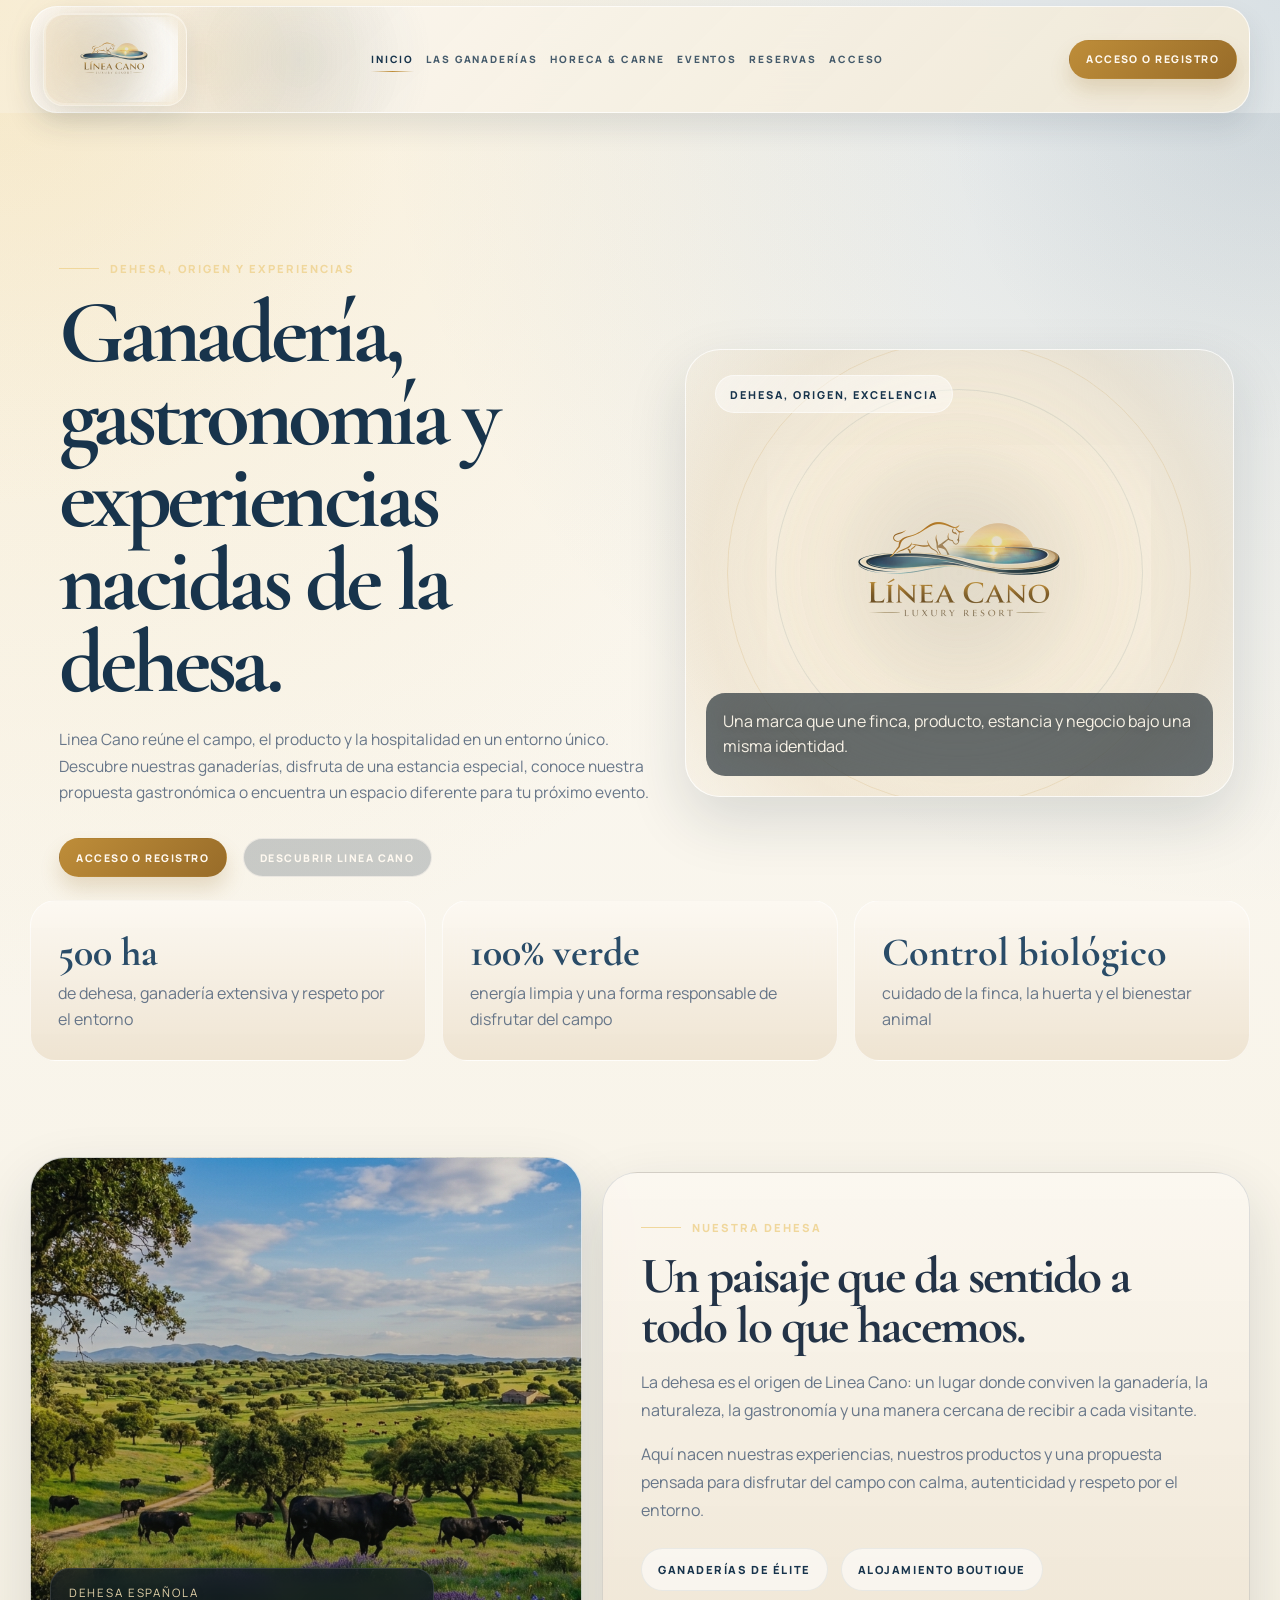
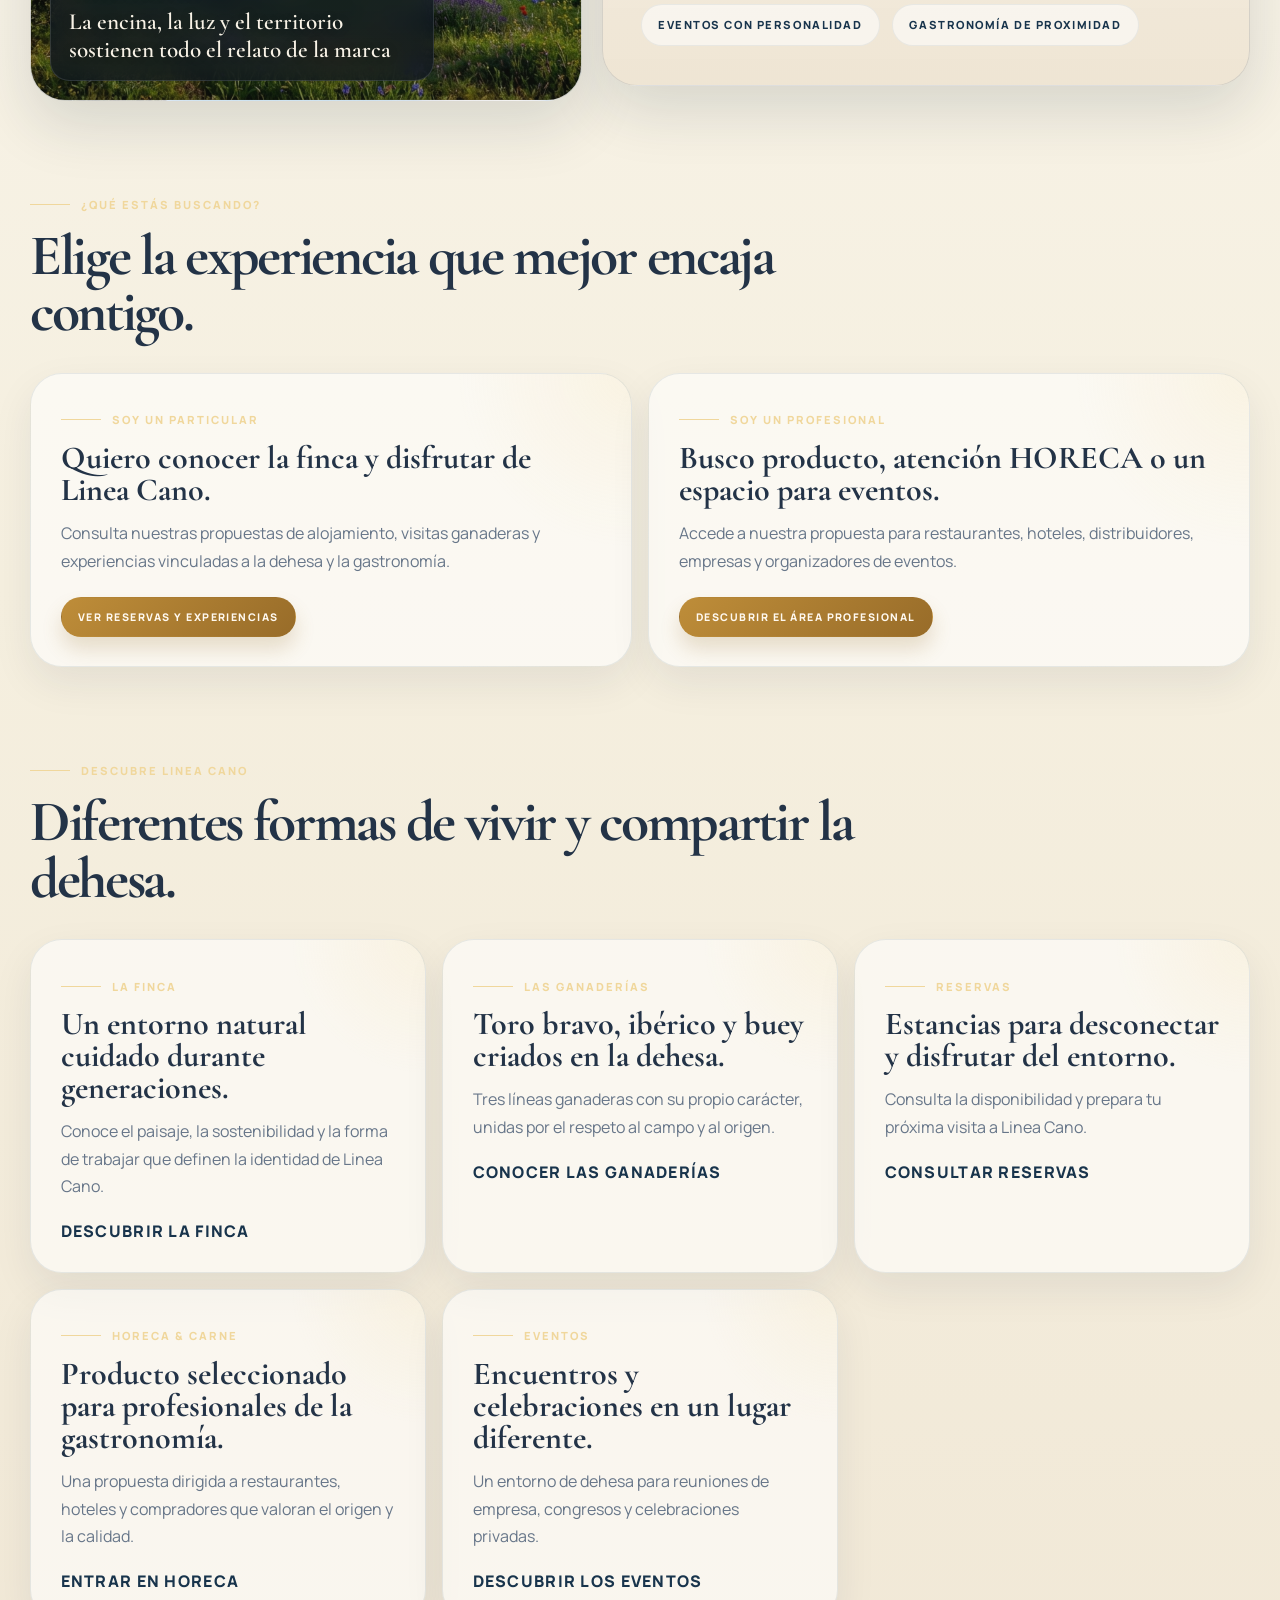
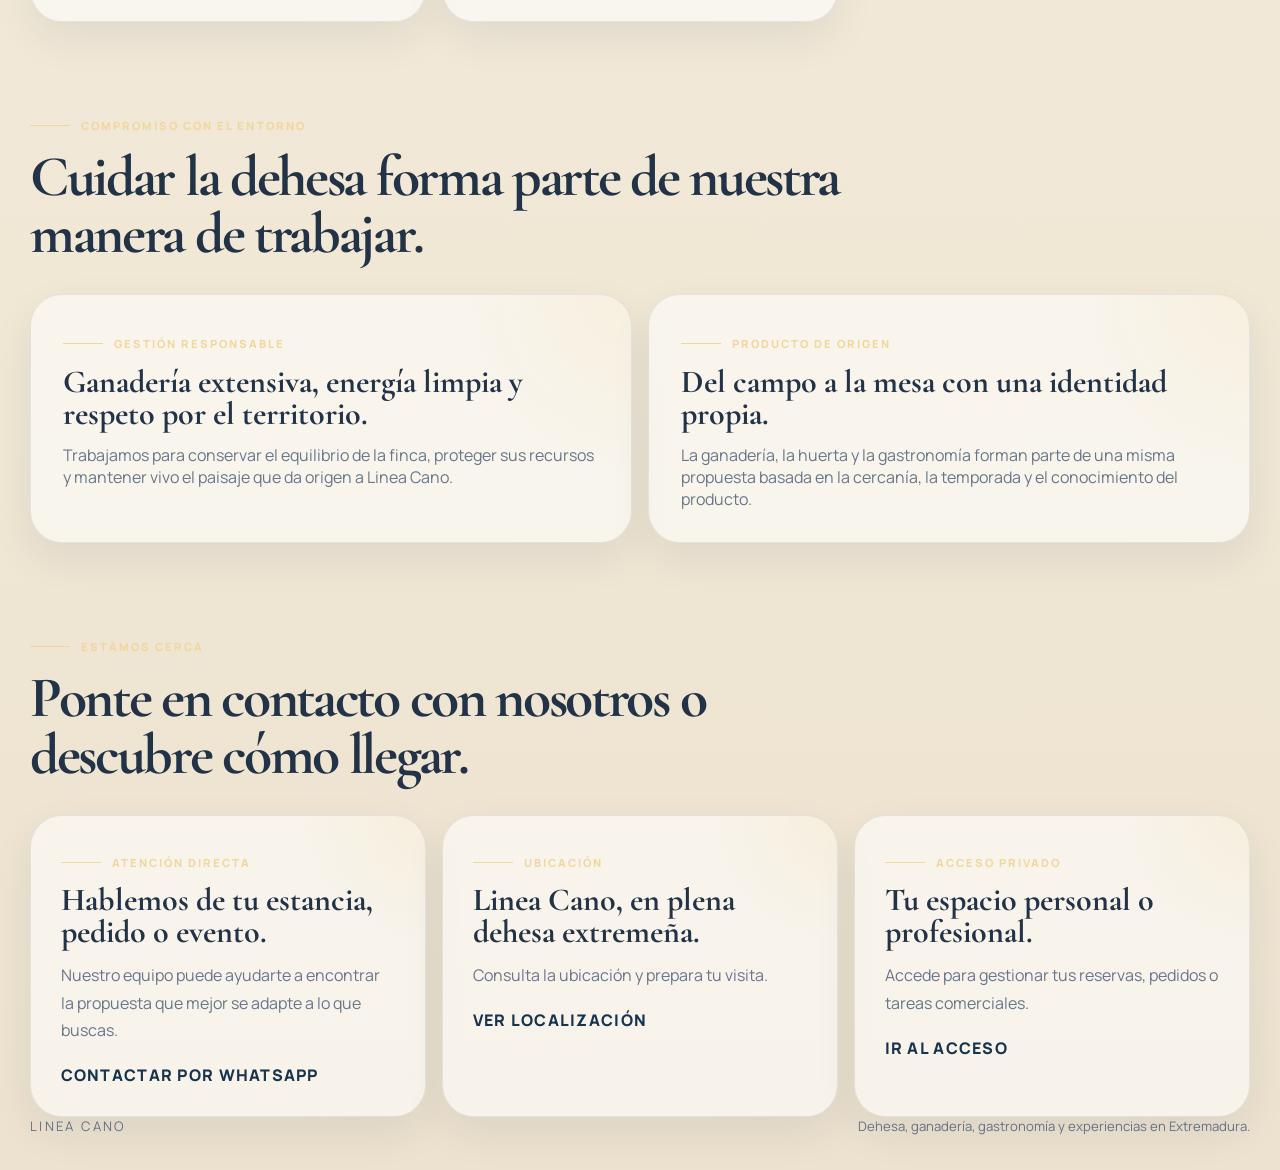
==== commit 75ec41bc: "Revisa textos y presentacion de las vistas" ====
--- a/index.html
+++ b/index.html
@@ -3,10 +3,10 @@
 <head>
     <meta charset="UTF-8">
     <meta name="viewport" content="width=device-width, initial-scale=1.0">
-    <title>Linea Cano | Ecosistema digital de dehesa, hospitality y producto premium</title>
+    <title>Linea Cano | Dehesa, gastronomía y experiencias</title>
     <meta
         name="description"
-        content="Ecosistema digital de Linea Cano: ganaderias de elite, hotel boutique, reservas, HORECA, eventos y sostenibilidad en el corazon de Caceres."
+        content="Descubre Linea Cano: ganadería, gastronomía, alojamiento, experiencias, eventos y atención profesional HORECA en la dehesa extremeña."
     >
     <link rel="preconnect" href="https://fonts.googleapis.com">
     <link rel="preconnect" href="https://fonts.gstatic.com" crossorigin>
@@ -20,8 +20,8 @@
         </a>
 
         <nav class="site-nav" aria-label="Principal">
-            <a href="index.html" aria-current="page">Home</a>
-            <a href="ganaderias.html">Las ganaderias</a>
+            <a href="index.html" aria-current="page">Inicio</a>
+            <a href="ganaderias.html">Las ganaderías</a>
             <a href="horeca.html">HORECA & carne</a>
             <a href="eventos.html">Eventos</a>
             <a href="reservas.html">Reservas</a>
@@ -35,16 +35,16 @@
         <section class="hero page-hero">
             <div class="hero-grid">
                 <div class="hero-copy">
-                    <p class="eyebrow">Ecosistema digital Linea Cano</p>
-                    <h1>Ganaderia de elite, gastronomia km 0, eventos y hospitality de autor en un solo universo digital.</h1>
+                    <p class="eyebrow">Dehesa, origen y experiencias</p>
+                    <h1>Ganadería, gastronomía y experiencias nacidas de la dehesa.</h1>
                     <p class="hero-text">
-                        Linea Cano se presenta como un ecosistema premium nacido de la dehesa: toro bravo, iberico y buey,
-                        hotel boutique, visitas exclusivas, HORECA profesional, bodas y empresa, todo articulado desde una marca
-                        limpia, contemporanea y preparada para convertir interes en reserva, presupuesto o acceso privado.
+                        Linea Cano reúne el campo, el producto y la hospitalidad en un entorno único. Descubre nuestras
+                        ganaderías, disfruta de una estancia especial, conoce nuestra propuesta gastronómica o encuentra
+                        un espacio diferente para tu próximo evento.
                     </p>
                     <div class="hero-actions">
                         <a class="button button-primary" href="acceso.html">Acceso o registro</a>
-                        <a class="button button-secondary" href="#selector-perfil">Elegir perfil</a>
+                        <a class="button button-secondary" href="#selector-perfil">Descubrir Linea Cano</a>
                     </div>
                 </div>
 
@@ -62,15 +62,15 @@
         <section class="stats-strip" aria-label="Pilares de marca">
             <article>
                 <strong>500 ha</strong>
-                <span>de historia, libertad y ganaderia extensiva en un paisaje gestionado como activo de marca</span>
+                <span>de dehesa, ganadería extensiva y respeto por el entorno</span>
             </article>
             <article>
                 <strong>100% verde</strong>
-                <span>energia limpia, piscinas sostenibles y un discurso de lujo responsable creible</span>
+                <span>energía limpia y una forma responsable de disfrutar del campo</span>
             </article>
             <article>
-                <strong>Control biologico</strong>
-                <span>ausencia de quimicos y respeto real por el campo, la huerta y el bienestar animal</span>
+                <strong>Control biológico</strong>
+                <span>cuidado de la finca, la huerta y el bienestar animal</span>
             </article>
         </section>
 
@@ -88,21 +88,21 @@
                 </div>
 
                 <article class="brand-manifesto-copy">
-                    <p class="eyebrow">El territorio</p>
-                    <h2>La dehesa española da contexto a la marca y ayuda a entender de un vistazo lo que ofrecemos.</h2>
-                    <p>
-                        Al situar la imagen de dehesa en este segundo golpe visual, el publico asocia mejor Linea Cano con
-                        un paisaje real, una forma de producir, una manera de recibir y una oferta que nace del territorio.
-                    </p>
-                    <p>
-                        Ganaderias de elite, hotel boutique, gastronomia km 0, eventos y sostenibilidad dejan de ser bloques
-                        sueltos cuando la dehesa aparece como el sistema que conecta origen, producto, estancia y negocio.
+                    <p class="eyebrow">Nuestra dehesa</p>
+                    <h2>Un paisaje que da sentido a todo lo que hacemos.</h2>
+                    <p>
+                        La dehesa es el origen de Linea Cano: un lugar donde conviven la ganadería, la naturaleza,
+                        la gastronomía y una manera cercana de recibir a cada visitante.
+                    </p>
+                    <p>
+                        Aquí nacen nuestras experiencias, nuestros productos y una propuesta pensada para disfrutar
+                        del campo con calma, autenticidad y respeto por el entorno.
                     </p>
                     <div class="brand-manifesto-claims">
-                        <span>Ganaderias de elite</span>
-                        <span>Hotel boutique</span>
-                        <span>Eventos de autor</span>
-                        <span>Gastronomia km 0</span>
+                        <span>Ganaderías de élite</span>
+                        <span>Alojamiento boutique</span>
+                        <span>Eventos con personalidad</span>
+                        <span>Gastronomía de proximidad</span>
                     </div>
                 </article>
             </div>
@@ -110,99 +110,99 @@
 
         <section class="section" id="selector-perfil">
             <div class="section-heading">
-                <p class="eyebrow">Selector de perfil</p>
-                <h2>Una entrada clara al ecosistema segun el tipo de cliente y el tipo de negocio que busca.</h2>
+                <p class="eyebrow">¿Qué estás buscando?</p>
+                <h2>Elige la experiencia que mejor encaja contigo.</h2>
             </div>
 
             <div class="gateway-grid">
                 <article class="gateway-card">
                     <span class="role-kicker">Soy un particular</span>
-                    <h3>Quiero descubrir la finca, reservar hotel, visitas ganaderas o una experiencia 365.</h3>
-                    <p>
-                        La ruta publica se orienta a turistas premium, curiosos, escapadas gastronomicas y usuarios que desean
-                        reservar hotel boutique, rutas de montanera, visita brava o paquetes combinados.
-                    </p>
-                    <a class="button button-primary" href="reservas.html">Ir a reservas</a>
+                    <h3>Quiero conocer la finca y disfrutar de Linea Cano.</h3>
+                    <p>
+                        Consulta nuestras propuestas de alojamiento, visitas ganaderas y experiencias vinculadas
+                        a la dehesa y la gastronomía.
+                    </p>
+                    <a class="button button-primary" href="reservas.html">Ver reservas y experiencias</a>
                 </article>
 
                 <article class="gateway-card">
                     <span class="role-kicker">Soy un profesional</span>
-                    <h3>Quiero acceder a HORECA, eventos corporativos, bodas o dossier profesional.</h3>
-                    <p>
-                        La ruta profesional agrupa restauracion, planners, empresas y comerciales de alto nivel que necesitan
-                        tarifas, calendarios de salon, presupuestos y seguimiento segmentado.
-                    </p>
-                    <a class="button button-primary" href="horeca.html">Ir al area profesional</a>
+                    <h3>Busco producto, atención HORECA o un espacio para eventos.</h3>
+                    <p>
+                        Accede a nuestra propuesta para restaurantes, hoteles, distribuidores, empresas
+                        y organizadores de eventos.
+                    </p>
+                    <a class="button button-primary" href="horeca.html">Descubrir el área profesional</a>
                 </article>
             </div>
         </section>
 
         <section class="section section-story">
             <div class="section-heading">
-                <p class="eyebrow">Arquitectura del sitio</p>
-                <h2>La informacion se distribuye en secciones principales para que la marca respire como un ecosistema y no como una sola landing.</h2>
+                <p class="eyebrow">Descubre Linea Cano</p>
+                <h2>Diferentes formas de vivir y compartir la dehesa.</h2>
             </div>
 
             <div class="sitemap-grid">
                 <article class="sitemap-card">
-                    <span class="role-kicker">La heredad</span>
-                    <h3>500 ha, control biologico y energia 100% verde como relato matriz.</h3>
-                    <p>La historia de la finca, la sostenibilidad y el sistema de dehesa se presentan como base emocional y diferencial.</p>
-                    <a href="ganaderias.html">Explorar la heredad</a>
-                </article>
-
-                <article class="sitemap-card">
-                    <span class="role-kicker">Las ganaderias</span>
-                    <h3>Toro bravo, iberico y buey con servicios de visita propios.</h3>
-                    <p>La capa de origen se divide por lineas ganaderas y experiencias exclusivas asociadas a cada una.</p>
-                    <a href="ganaderias.html">Ver ganaderias</a>
+                    <span class="role-kicker">La finca</span>
+                    <h3>Un entorno natural cuidado durante generaciones.</h3>
+                    <p>Conoce el paisaje, la sostenibilidad y la forma de trabajar que definen la identidad de Linea Cano.</p>
+                    <a href="ganaderias.html">Descubrir la finca</a>
+                </article>
+
+                <article class="sitemap-card">
+                    <span class="role-kicker">Las ganaderías</span>
+                    <h3>Toro bravo, ibérico y buey criados en la dehesa.</h3>
+                    <p>Tres líneas ganaderas con su propio carácter, unidas por el respeto al campo y al origen.</p>
+                    <a href="ganaderias.html">Conocer las ganaderías</a>
                 </article>
 
                 <article class="sitemap-card">
                     <span class="role-kicker">Reservas</span>
-                    <h3>Motor unificado para hotel boutique, visitas y paquetes combinados.</h3>
-                    <p>Una futura capa sincronizada permitira evitar solapes entre estancia, wellness y experiencias de campo.</p>
-                    <a href="reservas.html">Ir a reservas</a>
+                    <h3>Estancias para desconectar y disfrutar del entorno.</h3>
+                    <p>Consulta la disponibilidad y prepara tu próxima visita a Linea Cano.</p>
+                    <a href="reservas.html">Consultar reservas</a>
                 </article>
 
                 <article class="sitemap-card">
                     <span class="role-kicker">HORECA & carne</span>
-                    <h3>Acceso profesional, tarifas, cortes premium y futura validacion de CIF.</h3>
-                    <p>Una ruta profesional para restauracion y hoteleria con logica propia y acceso privado.</p>
+                    <h3>Producto seleccionado para profesionales de la gastronomía.</h3>
+                    <p>Una propuesta dirigida a restaurantes, hoteles y compradores que valoran el origen y la calidad.</p>
                     <a href="horeca.html">Entrar en HORECA</a>
                 </article>
 
                 <article class="sitemap-card">
                     <span class="role-kicker">Eventos</span>
-                    <h3>Bodas, MICE y congresos de alto nivel alrededor del salon de 350 pax.</h3>
-                    <p>Landing especializada para conversion comercial, dossier y presupuesto de eventos.</p>
-                    <a href="eventos.html">Ver eventos</a>
+                    <h3>Encuentros y celebraciones en un lugar diferente.</h3>
+                    <p>Un entorno de dehesa para reuniones de empresa, congresos y celebraciones privadas.</p>
+                    <a href="eventos.html">Descubrir los eventos</a>
                 </article>
             </div>
         </section>
 
         <section class="section thematic-section">
             <div class="section-heading">
-                <p class="eyebrow">Sostenibilidad</p>
-                <h2>Una promesa de marca que debe poder medirse y mostrarse como valor diferencial.</h2>
+                <p class="eyebrow">Compromiso con el entorno</p>
+                <h2>Cuidar la dehesa forma parte de nuestra manera de trabajar.</h2>
             </div>
 
             <div class="thematic-grid">
                 <article class="thematic-card">
-                    <span class="role-kicker">Dashboard de marca</span>
-                    <h3>Widget preparado para mostrar ahorro de CO2, energia limpia y uso responsable del territorio.</h3>
-                    <p>
-                        El sistema ya queda conceptualmente encaminado para exponer un cuadro de sostenibilidad en tiempo real
-                        que refuerce el posicionamiento de lujo responsable y la narrativa de eficiencia verde.
+                    <span class="role-kicker">Gestión responsable</span>
+                    <h3>Ganadería extensiva, energía limpia y respeto por el territorio.</h3>
+                    <p>
+                        Trabajamos para conservar el equilibrio de la finca, proteger sus recursos y mantener vivo
+                        el paisaje que da origen a Linea Cano.
                     </p>
                 </article>
 
                 <article class="thematic-card">
-                    <span class="role-kicker">SEO local y de lujo</span>
-                    <h3>Caceres, carne madurada premium, turismo taurino de lujo y eventos exclusivos como ejes de captacion.</h3>
-                    <p>
-                        La estructura actual facilita crecer hacia una estrategia organica mas ambiciosa con paginas por vertical
-                        y una comunicacion mas afinada para cliente nacional e internacional.
+                    <span class="role-kicker">Producto de origen</span>
+                    <h3>Del campo a la mesa con una identidad propia.</h3>
+                    <p>
+                        La ganadería, la huerta y la gastronomía forman parte de una misma propuesta basada
+                        en la cercanía, la temporada y el conocimiento del producto.
                     </p>
                 </article>
             </div>
@@ -210,29 +210,29 @@
 
         <section class="section" id="contacto">
             <div class="section-heading">
-                <p class="eyebrow">Contacto directo</p>
-                <h2>Accesos rapidos para hablar con el equipo, compartir ubicacion y activar una conversion de alto valor.</h2>
+                <p class="eyebrow">Estamos cerca</p>
+                <h2>Ponte en contacto con nosotros o descubre cómo llegar.</h2>
             </div>
 
             <div class="contact-strip">
                 <article class="sitemap-card">
-                    <span class="role-kicker">WhatsApp</span>
-                    <h3>Canal directo para visitas, hotel, HORECA y eventos.</h3>
-                    <p>Preparado para integrarse con un contacto comercial inmediato y una respuesta mas personal.</p>
-                    <a href="https://wa.me/" target="_blank" rel="noreferrer">Abrir WhatsApp</a>
-                </article>
-
-                <article class="sitemap-card">
-                    <span class="role-kicker">Ubicacion</span>
-                    <h3>Caceres como territorio de lujo rural, dehesa viva y eventos singulares.</h3>
-                    <p>La localizacion exacta puede vincularse a mapas, rutas y tiempos estimados desde aeropuertos o ciudades clave.</p>
-                    <a href="https://maps.google.com/?q=Caceres" target="_blank" rel="noreferrer">Ver localizacion</a>
+                    <span class="role-kicker">Atención directa</span>
+                    <h3>Hablemos de tu estancia, pedido o evento.</h3>
+                    <p>Nuestro equipo puede ayudarte a encontrar la propuesta que mejor se adapte a lo que buscas.</p>
+                    <a href="https://wa.me/" target="_blank" rel="noreferrer">Contactar por WhatsApp</a>
+                </article>
+
+                <article class="sitemap-card">
+                    <span class="role-kicker">Ubicación</span>
+                    <h3>Linea Cano, en plena dehesa extremeña.</h3>
+                    <p>Consulta la ubicación y prepara tu visita.</p>
+                    <a href="https://maps.google.com/?q=Caceres" target="_blank" rel="noreferrer">Ver localización</a>
                 </article>
 
                 <article class="sitemap-card">
                     <span class="role-kicker">Acceso privado</span>
-                    <h3>Entrada segmentada para clientes, comerciales y futuros perfiles profesionales.</h3>
-                    <p>El acceso conduce al frontal adecuado y prepara la evolucion a roles mas finos del ecosistema.</p>
+                    <h3>Tu espacio personal o profesional.</h3>
+                    <p>Accede para gestionar tus reservas, pedidos o tareas comerciales.</p>
                     <a href="acceso.html">Ir al acceso</a>
                 </article>
             </div>
@@ -241,7 +241,7 @@
 
     <footer class="site-footer">
         <p>Linea Cano</p>
-        <p>Ecosistema digital reestructurado en torno a home, ganaderias, reservas, HORECA y eventos.</p>
+        <p>Dehesa, ganadería, gastronomía y experiencias en Extremadura.</p>
     </footer>
 
     <script src="script.js"></script>
--- a/style.css
+++ b/style.css
@@ -235,6 +235,7 @@
 }
 
 .hero h1,
+.section-heading h1,
 .section-heading h2,
 .hero-card h2,
 .product-copy h3,
@@ -689,6 +690,7 @@
     max-width: 54rem;
 }
 
+.section-heading h1,
 .section-heading h2 {
     font-size: clamp(2.55rem, 4.5vw, 4rem);
     line-height: 0.98;
@@ -1425,6 +1427,58 @@
     align-items: stretch;
 }
 
+.access-role-grid {
+    margin-top: 2rem;
+    display: grid;
+    grid-template-columns: repeat(3, minmax(0, 1fr));
+    gap: 1rem;
+}
+
+.access-grid {
+    margin-top: 1rem;
+}
+
+.access-role-card,
+.admin-module-card {
+    padding: 1.35rem;
+    border-radius: 1.2rem;
+    border: 1px solid rgba(42, 76, 104, 0.12);
+    background: rgba(255, 255, 255, 0.62);
+    box-shadow: 0 14px 34px rgba(24, 41, 59, 0.08);
+}
+
+.access-role-card span {
+    width: 2.3rem;
+    height: 2.3rem;
+    display: grid;
+    place-items: center;
+    border-radius: 50%;
+    background: rgba(190, 141, 57, 0.16);
+    color: var(--accent-deep);
+    font-size: 0.72rem;
+    font-weight: 800;
+}
+
+.access-role-card strong,
+.admin-module-card strong {
+    display: block;
+    color: var(--navy-deep);
+}
+
+.access-role-card strong {
+    margin-top: 1rem;
+    font-family: "Cormorant Garamond", serif;
+    font-size: 1.6rem;
+    line-height: 1;
+}
+
+.access-role-card p,
+.admin-module-card p {
+    margin-top: 0.7rem;
+    color: var(--muted);
+    line-height: 1.62;
+}
+
 .client-action-panel {
     display: grid;
     grid-template-columns: repeat(3, minmax(0, 1fr));
@@ -1797,6 +1851,26 @@
 
 .purchase-history-wrap {
     margin-top: 3rem;
+}
+
+.admin-module-grid {
+    margin-top: 2rem;
+    display: grid;
+    grid-template-columns: repeat(4, minmax(0, 1fr));
+    gap: 1rem;
+}
+
+.admin-module-card h3 {
+    margin-top: 0.9rem;
+    font-family: "Cormorant Garamond", serif;
+    font-size: 1.7rem;
+    line-height: 1;
+    color: var(--navy-deep);
+}
+
+.admin-module-card strong {
+    margin-top: 1rem;
+    font-size: 0.82rem;
 }
 
 .compact-heading h2 {
@@ -1837,10 +1911,12 @@
     .sitemap-grid,
     .contact-strip,
     .access-layout,
+    .access-role-grid,
     .client-overview,
     .private-grid,
     .reservation-layout,
     .shop-layout,
+    .admin-module-grid,
     .role-panel,
     .stats-strip,
     .reservation-history {
@@ -1928,6 +2004,7 @@
     }
 
     .hero h1,
+    .section-heading h1,
     .section-heading h2,
     .reserve-card h2 {
         line-height: 1;
